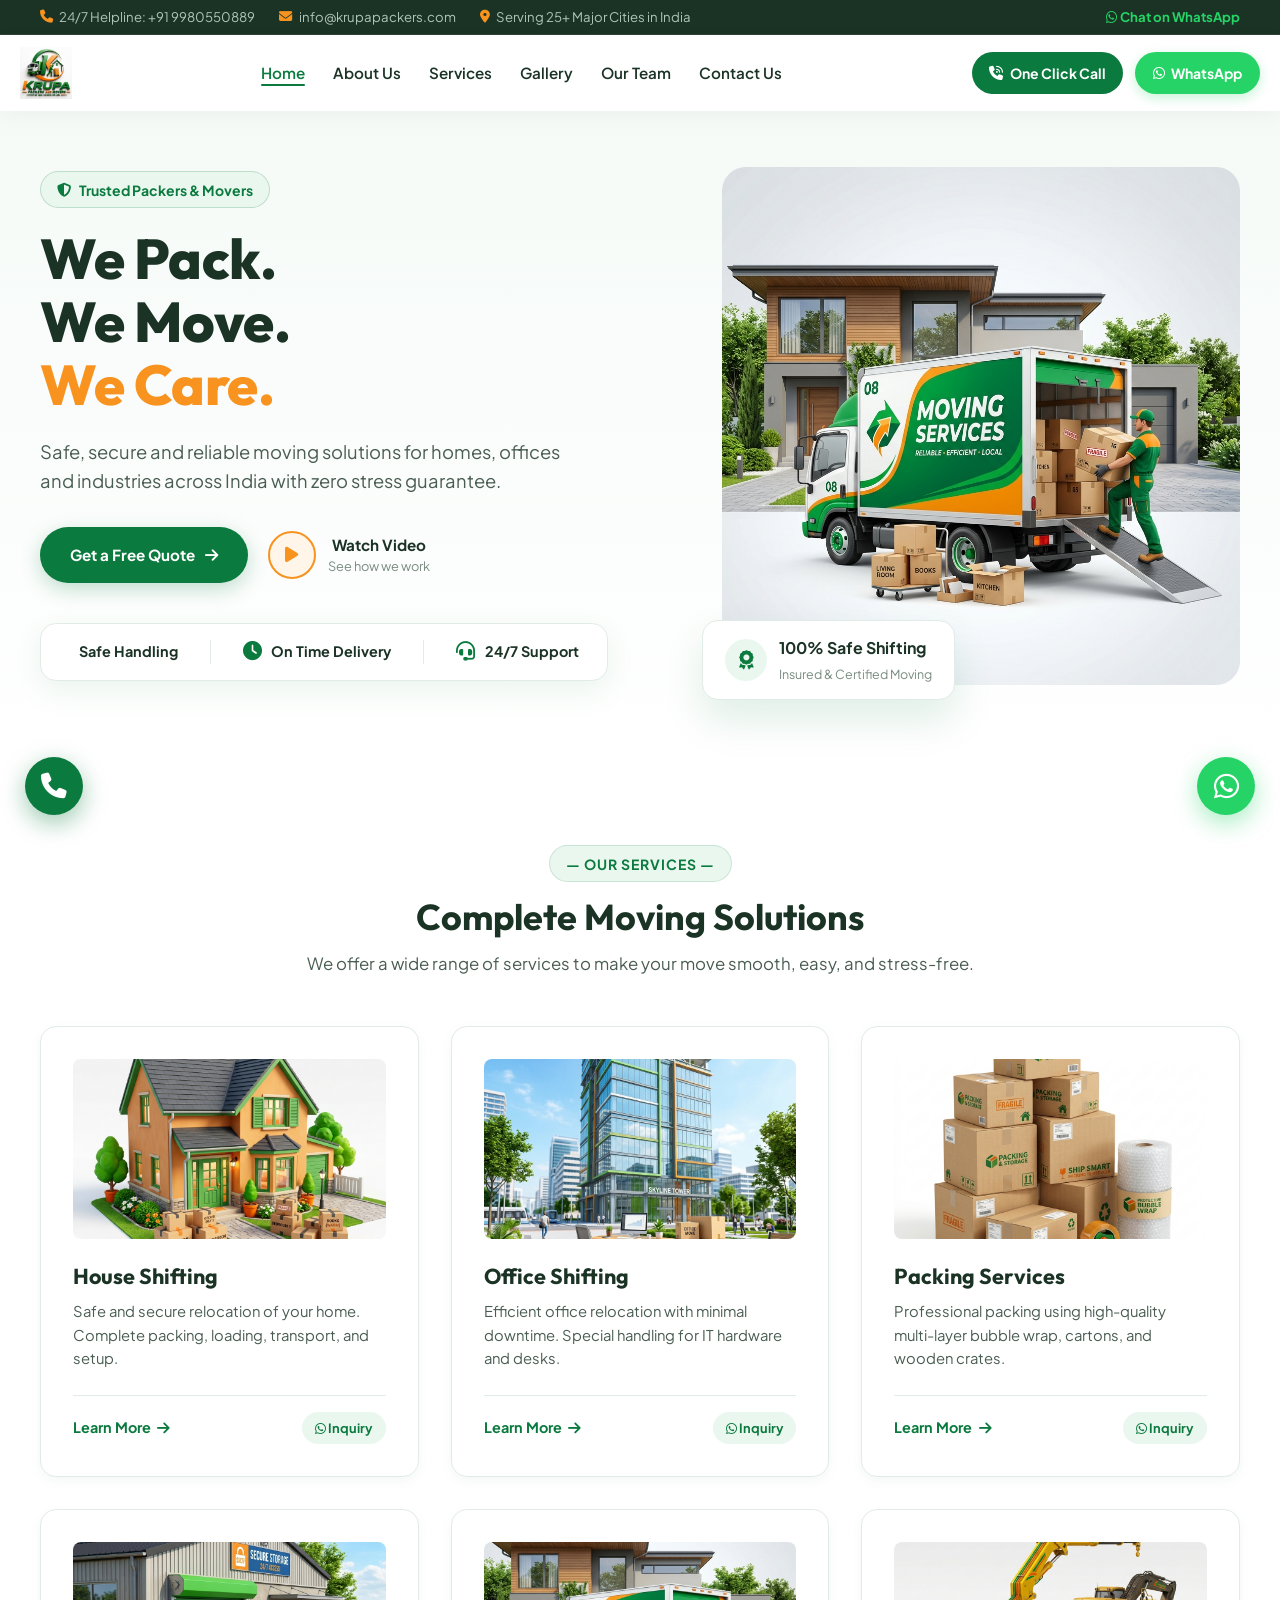
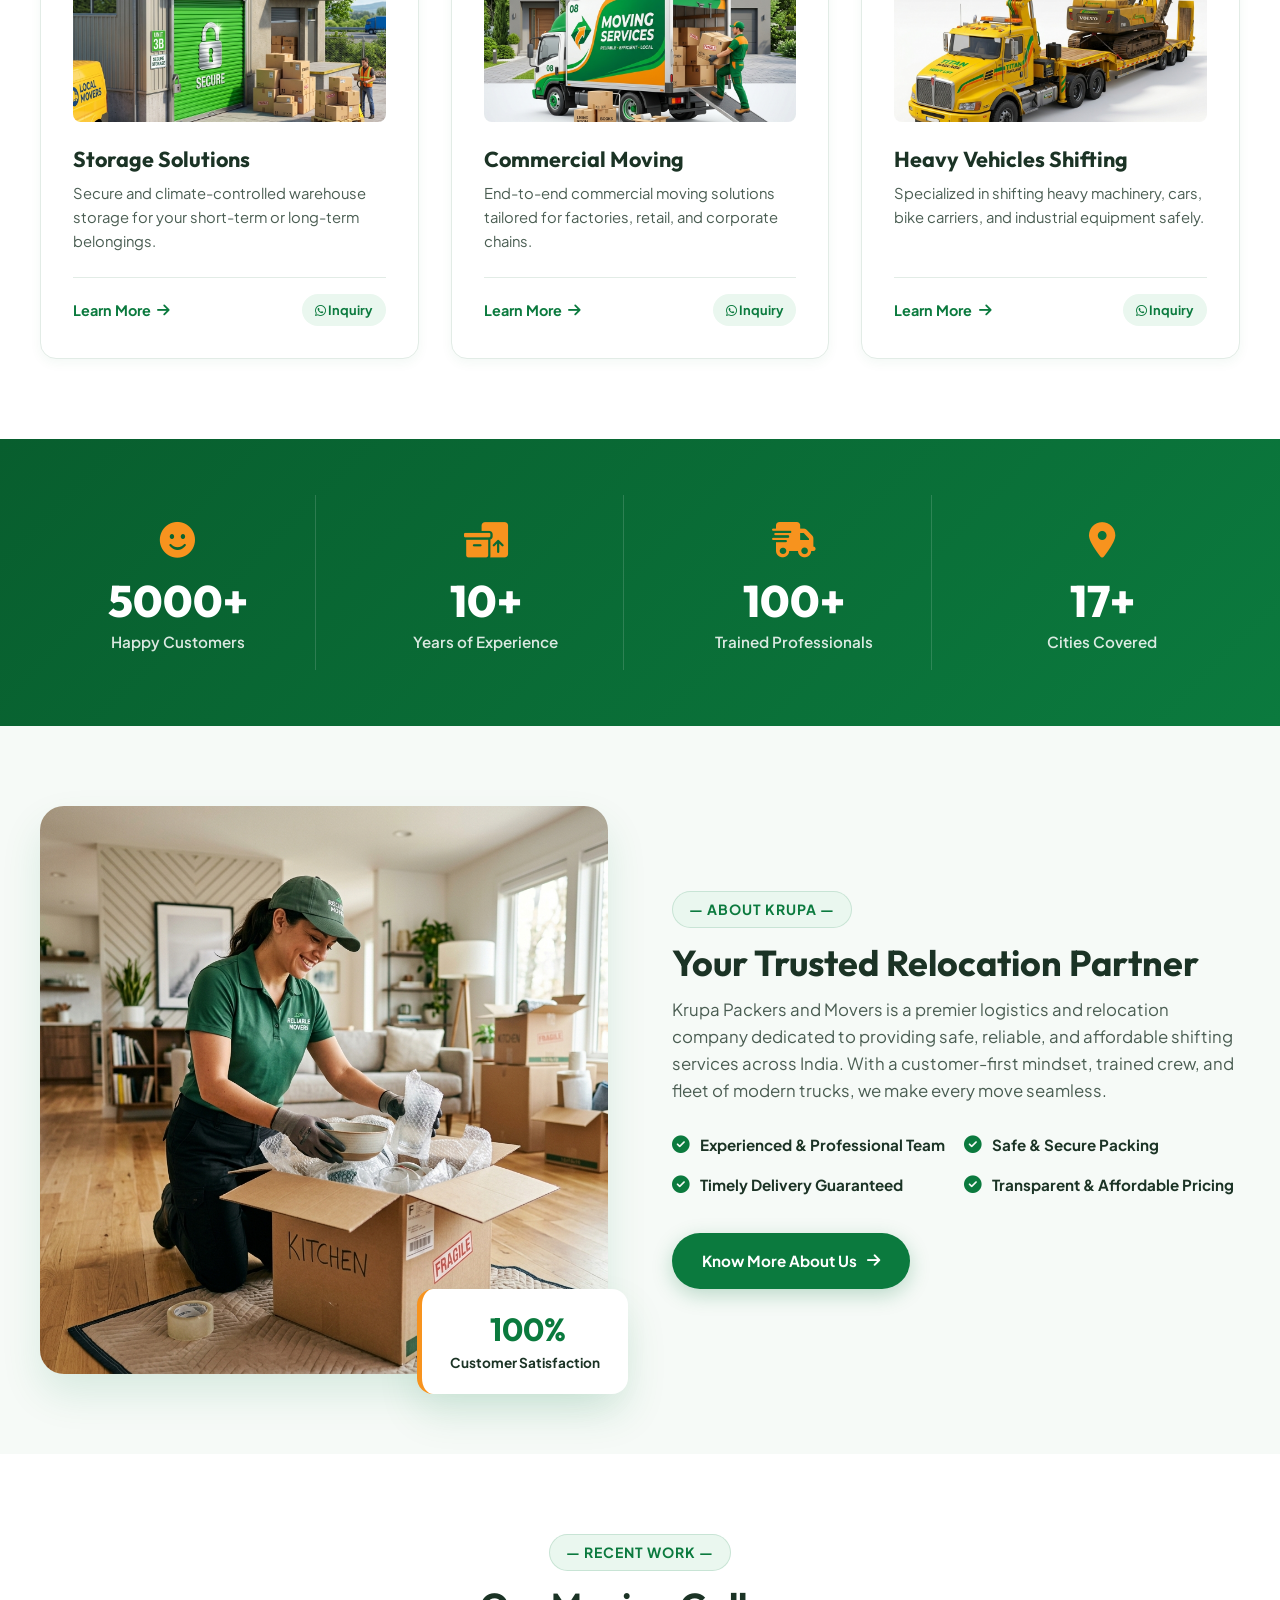
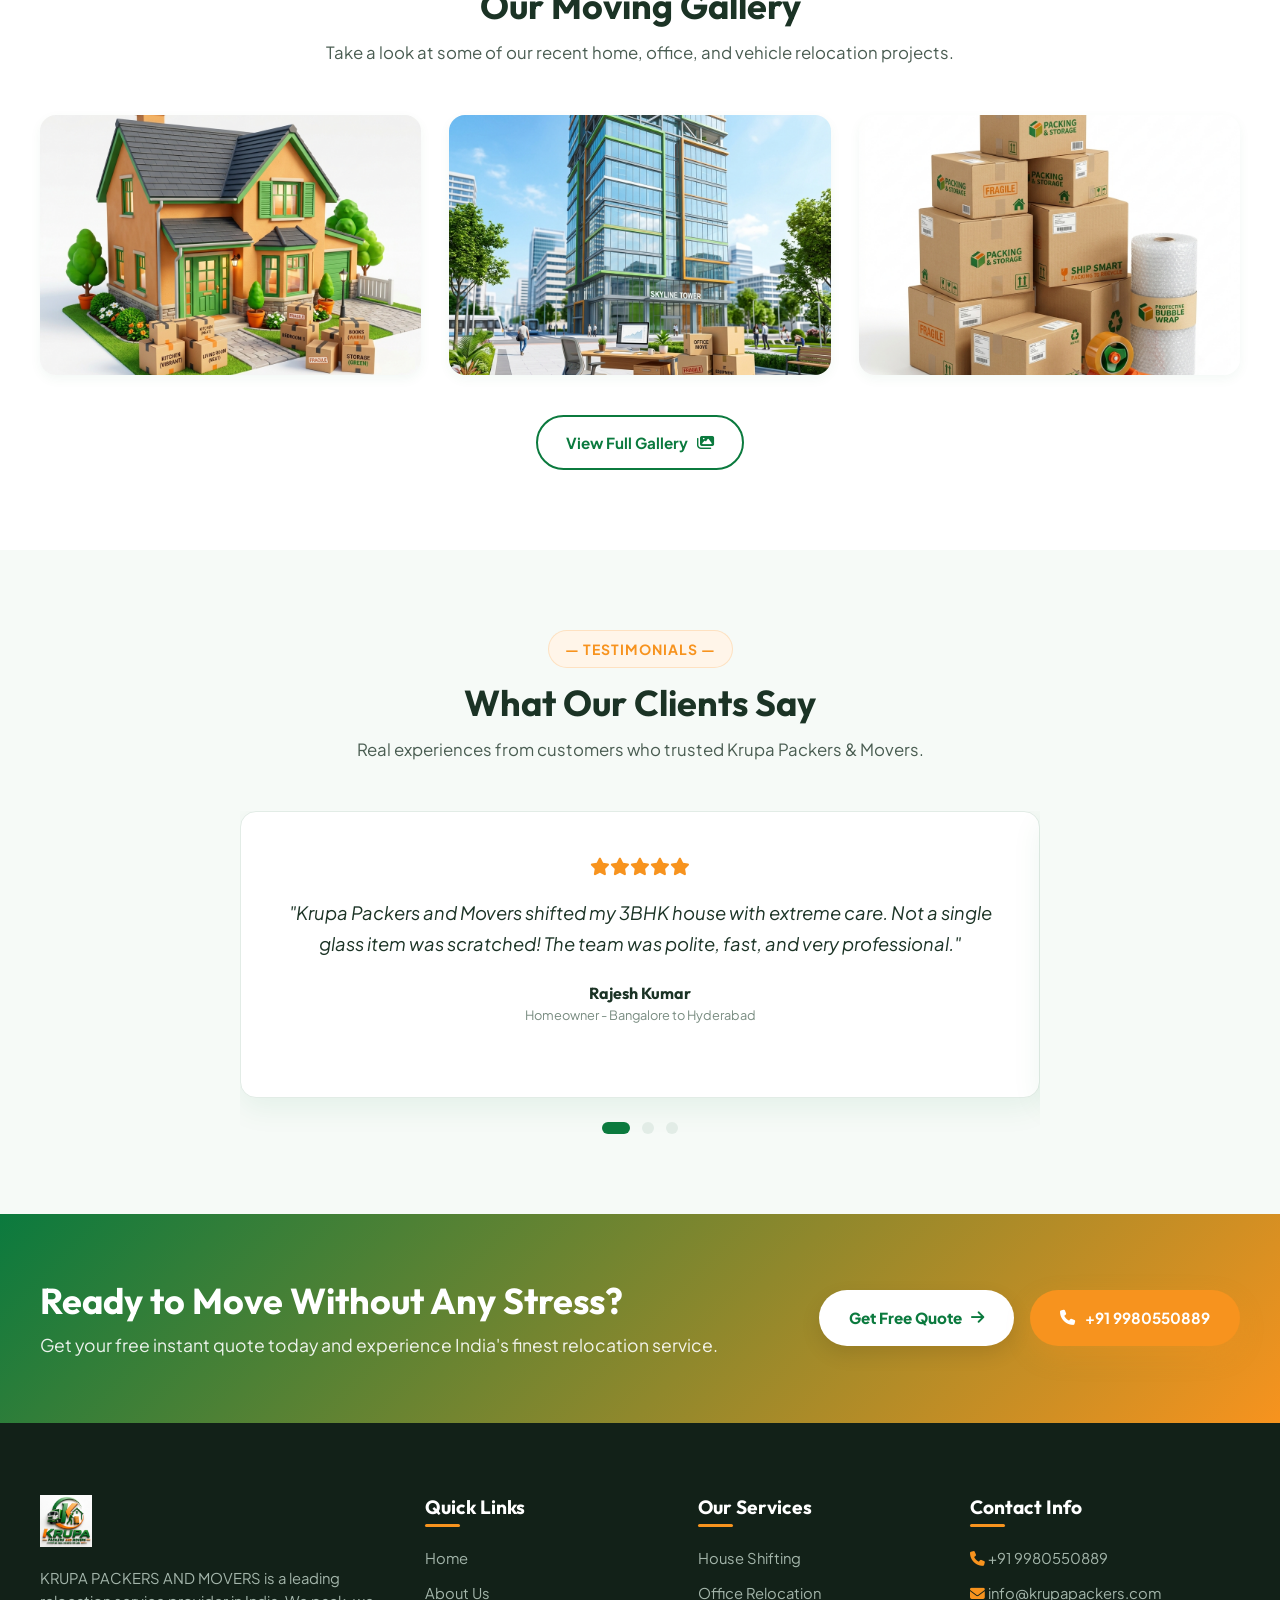
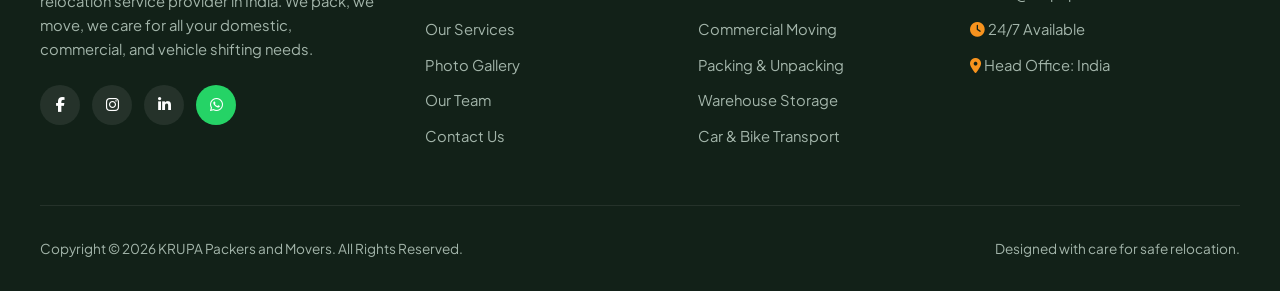
==== index.html @ 95ba9caf "Initial commit: Complete KRUPA Packers and Movers website with responsive design, animations, WhatsA" ====
<!DOCTYPE html>
<html lang="en">
<head>
  <meta charset="UTF-8">
  <meta name="viewport" content="width=device-width, initial-scale=1.0">
  <title>KRUPA PACKERS AND MOVERS - We Pack. We Move. We Care.</title>
  <meta name="description" content="Krupa Packers and Movers offers professional, safe, and affordable house shifting, office relocation, commercial moving, packing, and storage services. Call 9980550889 today for a free quote!">
  
  <!-- FontAwesome Icons & Google Fonts -->
  <link rel="stylesheet" href="https://cdnjs.cloudflare.com/ajax/libs/font-awesome/6.4.0/css/all.min.css">
  <link rel="stylesheet" href="css/style.css">
</head>
<body>

  <!-- Top Announcement Bar -->
  <div class="top-bar">
    <div class="container">
      <div class="top-bar-info">
        <span><i class="fa-solid fa-phone"></i> 24/7 Helpline: +91 9980550889</span>
        <span><i class="fa-solid fa-envelope"></i> info@krupapackers.com</span>
        <span><i class="fa-solid fa-location-dot"></i> Serving 25+ Major Cities in India</span>
      </div>
      <div class="top-bar-social">
        <a href="https://wa.me/919980550889" target="_blank" style="color: #25D366; font-weight:700;"><i class="fa-brands fa-whatsapp"></i> Chat on WhatsApp</a>
      </div>
    </div>
  </div>

  <!-- Main Navigation Header -->
  <header class="main-header">
    <div class="container nav-wrapper">
      <a href="index.html" class="brand-logo">
        <img src="images/logo.png" alt="KRUPA Packers and Movers Logo">
      </a>
      
      <ul class="nav-links">
        <li><a href="index.html" class="active">Home</a></li>
        <li><a href="about.html">About Us</a></li>
        <li><a href="services.html">Services</a></li>
        <li><a href="gallery.html">Gallery</a></li>
        <li><a href="team.html">Our Team</a></li>
        <li><a href="contact.html">Contact Us</a></li>
      </ul>

      <div class="header-ctas">
        <a href="tel:9980550889" class="btn-header-call">
          <i class="fa-solid fa-phone-volume"></i> One Click Call
        </a>
        <a href="https://wa.me/919980550889" target="_blank" class="btn-header-whatsapp">
          <i class="fa-brands fa-whatsapp"></i> WhatsApp
        </a>
      </div>

      <button class="hamburger-btn" aria-label="Toggle Menu">
        <i class="fa-solid fa-bars"></i>
      </button>
    </div>
  </header>

  <!-- Mobile Drawer Menu -->
  <div class="drawer-overlay"></div>
  <div class="mobile-drawer">
    <div class="drawer-header">
      <img src="images/logo.png" alt="KRUPA Logo" class="drawer-logo">
      <button class="drawer-close"><i class="fa-solid fa-xmark"></i></button>
    </div>
    <div class="drawer-body">
      <ul class="drawer-nav">
        <li><a href="index.html"><i class="fa-solid fa-house"></i> Home</a></li>
        <li><a href="about.html"><i class="fa-solid fa-circle-info"></i> About Us</a></li>
        <li><a href="services.html"><i class="fa-solid fa-truck-ramp-box"></i> Services</a></li>
        <li><a href="gallery.html"><i class="fa-solid fa-images"></i> Gallery</a></li>
        <li><a href="team.html"><i class="fa-solid fa-user-group"></i> Our Team</a></li>
        <li><a href="contact.html"><i class="fa-solid fa-headset"></i> Contact Us</a></li>
      </ul>
      <div class="drawer-ctas">
        <a href="tel:9980550889" class="btn btn-primary" style="width: 100%;">
          <i class="fa-solid fa-phone"></i> Call 9980550889
        </a>
        <a href="https://wa.me/919980550889" class="btn btn-accent" style="width: 100%;">
          <i class="fa-brands fa-whatsapp"></i> WhatsApp Instant Quote
        </a>
      </div>
    </div>
  </div>

  <!-- HERO SECTION -->
  <section class="hero-section">
    <div class="container hero-grid">
      <div class="hero-content">
        <div class="hero-tag">
          <i class="fa-solid fa-shield-halved"></i> Trusted Packers & Movers
        </div>
        <h1 class="hero-title">
          We Pack. <br>We Move. <br><span class="accent-text">We Care.</span>
        </h1>
        <p class="hero-subtitle">
          Safe, secure and reliable moving solutions for homes, offices and industries across India with zero stress guarantee.
        </p>
        
        <div class="hero-actions">
          <a href="contact.html" class="btn btn-primary">
            Get a Free Quote <i class="fa-solid fa-arrow-right"></i>
          </a>
          
          <button class="hero-video-btn" aria-label="Watch Video">
            <div class="play-icon-box">
              <i class="fa-solid fa-play"></i>
            </div>
            <div class="video-btn-text">
              <span>Watch Video</span>
              <small>See how we work</small>
            </div>
          </button>
        </div>

        <div class="hero-trust-bar">
          <div class="trust-item">
            <i class="fa-solid fa-shield-check"></i> Safe Handling
          </div>
          <div class="trust-divider"></div>
          <div class="trust-item">
            <i class="fa-solid fa-clock"></i> On Time Delivery
          </div>
          <div class="trust-divider"></div>
          <div class="trust-item">
            <i class="fa-solid fa-headset"></i> 24/7 Support
          </div>
        </div>
      </div>

      <div class="hero-visual-wrapper">
        <img src="images/hero_truck.png" alt="KRUPA Packers Moving Truck" class="hero-truck-img">
        <div class="hero-badge-floating">
          <div class="hero-badge-icon">
            <i class="fa-solid fa-award"></i>
          </div>
          <div class="hero-badge-text">
            <strong>100% Safe Shifting</strong>
            <span>Insured & Certified Moving</span>
          </div>
        </div>
      </div>
    </div>
  </section>

  <!-- SERVICES GRID SECTION -->
  <section class="services-section">
    <div class="container">
      <div class="section-header">
        <span class="sub-badge">— OUR SERVICES —</span>
        <h2 class="section-title">Complete Moving Solutions</h2>
        <p class="section-desc">We offer a wide range of services to make your move smooth, easy, and stress-free.</p>
      </div>

      <div class="services-grid">
        <!-- Card 1: House Shifting -->
        <div class="service-card">
          <div class="service-img-box">
            <img src="images/service_house.png" alt="House Shifting Services">
          </div>
          <h3 class="service-title">House Shifting</h3>
          <p class="service-desc">Safe and secure relocation of your home. Complete packing, loading, transport, and setup.</p>
          <div class="service-card-actions">
            <a href="services.html" class="link-learn">Learn More <i class="fa-solid fa-arrow-right"></i></a>
            <a href="https://wa.me/919980550889?text=Hi%20Krupa%20Packers,%20I%20need%20a%20quote%20for%20House%20Shifting" class="btn-sm-quote">
              <i class="fa-brands fa-whatsapp"></i> Inquiry
            </a>
          </div>
        </div>

        <!-- Card 2: Office Shifting -->
        <div class="service-card">
          <div class="service-img-box">
            <img src="images/service_office.png" alt="Office Shifting Services">
          </div>
          <h3 class="service-title">Office Shifting</h3>
          <p class="service-desc">Efficient office relocation with minimal downtime. Special handling for IT hardware and desks.</p>
          <div class="service-card-actions">
            <a href="services.html" class="link-learn">Learn More <i class="fa-solid fa-arrow-right"></i></a>
            <a href="https://wa.me/919980550889?text=Hi%20Krupa%20Packers,%20I%20need%20a%20quote%20for%20Office%20Shifting" class="btn-sm-quote">
              <i class="fa-brands fa-whatsapp"></i> Inquiry
            </a>
          </div>
        </div>

        <!-- Card 3: Packing Services -->
        <div class="service-card">
          <div class="service-img-box">
            <img src="images/service_packing.png" alt="Packing Services">
          </div>
          <h3 class="service-title">Packing Services</h3>
          <p class="service-desc">Professional packing using high-quality multi-layer bubble wrap, cartons, and wooden crates.</p>
          <div class="service-card-actions">
            <a href="services.html" class="link-learn">Learn More <i class="fa-solid fa-arrow-right"></i></a>
            <a href="https://wa.me/919980550889?text=Hi%20Krupa%20Packers,%20I%20need%20a%20quote%20for%20Packing%20Services" class="btn-sm-quote">
              <i class="fa-brands fa-whatsapp"></i> Inquiry
            </a>
          </div>
        </div>

        <!-- Card 4: Storage Solutions -->
        <div class="service-card">
          <div class="service-img-box">
            <img src="images/service_storage.png" alt="Storage Solutions">
          </div>
          <h3 class="service-title">Storage Solutions</h3>
          <p class="service-desc">Secure and climate-controlled warehouse storage for your short-term or long-term belongings.</p>
          <div class="service-card-actions">
            <a href="services.html" class="link-learn">Learn More <i class="fa-solid fa-arrow-right"></i></a>
            <a href="https://wa.me/919980550889?text=Hi%20Krupa%20Packers,%20I%20need%20a%20quote%20for%20Storage%20Solutions" class="btn-sm-quote">
              <i class="fa-brands fa-whatsapp"></i> Inquiry
            </a>
          </div>
        </div>

        <!-- Card 5: Commercial Moving -->
        <div class="service-card">
          <div class="service-img-box">
            <img src="images/hero_truck.png" alt="Commercial Moving Services">
          </div>
          <h3 class="service-title">Commercial Moving</h3>
          <p class="service-desc">End-to-end commercial moving solutions tailored for factories, retail, and corporate chains.</p>
          <div class="service-card-actions">
            <a href="services.html" class="link-learn">Learn More <i class="fa-solid fa-arrow-right"></i></a>
            <a href="https://wa.me/919980550889?text=Hi%20Krupa%20Packers,%20I%20need%20a%20quote%20for%20Commercial%20Moving" class="btn-sm-quote">
              <i class="fa-brands fa-whatsapp"></i> Inquiry
            </a>
          </div>
        </div>

        <!-- Card 6: Heavy Vehicles Shifting -->
        <div class="service-card">
          <div class="service-img-box">
            <img src="images/service_heavy.png" alt="Heavy Vehicles Shifting">
          </div>
          <h3 class="service-title">Heavy Vehicles Shifting</h3>
          <p class="service-desc">Specialized in shifting heavy machinery, cars, bike carriers, and industrial equipment safely.</p>
          <div class="service-card-actions">
            <a href="services.html" class="link-learn">Learn More <i class="fa-solid fa-arrow-right"></i></a>
            <a href="https://wa.me/919980550889?text=Hi%20Krupa%20Packers,%20I%20need%20a%20quote%20for%20Heavy%20Vehicle%20Shifting" class="btn-sm-quote">
              <i class="fa-brands fa-whatsapp"></i> Inquiry
            </a>
          </div>
        </div>
      </div>
    </div>
  </section>

  <!-- ACHIEVEMENTS COUNTER SECTION -->
  <section class="achievements-section">
    <div class="container">
      <div class="achievements-grid">
        <div class="stat-item">
          <div class="stat-icon"><i class="fa-solid fa-face-smile"></i></div>
          <div class="stat-number" data-target="5000" data-suffix="+">0+</div>
          <div class="stat-label">Happy Customers</div>
        </div>
        <div class="stat-item">
          <div class="stat-icon"><i class="fa-solid fa-boxes-packing"></i></div>
          <div class="stat-number" data-target="15" data-suffix="+">0+</div>
          <div class="stat-label">Years of Experience</div>
        </div>
        <div class="stat-item">
          <div class="stat-icon"><i class="fa-solid fa-truck-fast"></i></div>
          <div class="stat-number" data-target="100" data-suffix="+">0+</div>
          <div class="stat-label">Trained Professionals</div>
        </div>
        <div class="stat-item">
          <div class="stat-icon"><i class="fa-solid fa-location-dot"></i></div>
          <div class="stat-number" data-target="25" data-suffix="+">0+</div>
          <div class="stat-label">Cities Covered</div>
        </div>
      </div>
    </div>
  </section>

  <!-- ABOUT SUMMARY SECTION -->
  <section class="about-section">
    <div class="container about-grid">
      <div class="about-img-wrapper">
        <img src="images/about_mover.png" alt="KRUPA Moving Team" class="about-img">
        <div class="about-badge">
          <h3><i class="fa-solid fa-shield-check"></i> 100%</h3>
          <p>Customer Satisfaction</p>
        </div>
      </div>

      <div class="about-content">
        <span class="sub-badge">— ABOUT KRUPA —</span>
        <h2 class="section-title">Your Trusted Relocation Partner</h2>
        <p class="section-desc" style="margin-bottom: 1rem;">
          Krupa Packers and Movers is a premier logistics and relocation company dedicated to providing safe, reliable, and affordable shifting services across India. With a customer-first mindset, trained crew, and fleet of modern trucks, we make every move seamless.
        </p>

        <ul class="about-checklist">
          <li><i class="fa-solid fa-circle-check"></i> Experienced & Professional Team</li>
          <li><i class="fa-solid fa-circle-check"></i> Safe & Secure Packing</li>
          <li><i class="fa-solid fa-circle-check"></i> Timely Delivery Guaranteed</li>
          <li><i class="fa-solid fa-circle-check"></i> Transparent & Affordable Pricing</li>
        </ul>

        <a href="about.html" class="btn btn-primary">
          Know More About Us <i class="fa-solid fa-arrow-right"></i>
        </a>
      </div>
    </div>
  </section>

  <!-- RECENT PROJECTS SHOWCASE -->
  <section class="projects-section">
    <div class="container">
      <div class="section-header">
        <span class="sub-badge">— RECENT WORK —</span>
        <h2 class="section-title">Our Moving Gallery</h2>
        <p class="section-desc">Take a look at some of our recent home, office, and vehicle relocation projects.</p>
      </div>

      <div class="portfolio-grid">
        <div class="portfolio-item">
          <img src="images/service_house.png" alt="Residential Moving">
          <div class="portfolio-overlay">
            <span class="portfolio-tag">House Shifting</span>
            <h4 class="portfolio-title">Luxury Villa Relocation</h4>
          </div>
        </div>
        <div class="portfolio-item">
          <img src="images/service_office.png" alt="Corporate Shifting">
          <div class="portfolio-overlay">
            <span class="portfolio-tag">Office Moving</span>
            <h4 class="portfolio-title">IT Corporate Relocation</h4>
          </div>
        </div>
        <div class="portfolio-item">
          <img src="images/service_packing.png" alt="Packing Quality">
          <div class="portfolio-overlay">
            <span class="portfolio-tag">Packing</span>
            <h4 class="portfolio-title">Glassware & Fragile Packing</h4>
          </div>
        </div>
      </div>
      
      <div style="text-align: center; margin-top: 2.5rem;">
        <a href="gallery.html" class="btn btn-outline-primary">View Full Gallery <i class="fa-solid fa-images"></i></a>
      </div>
    </div>
  </section>

  <!-- TESTIMONIALS SLIDER SECTION -->
  <section class="testimonials-section">
    <div class="container">
      <div class="section-header">
        <span class="sub-badge sub-badge-orange">— TESTIMONIALS —</span>
        <h2 class="section-title">What Our Clients Say</h2>
        <p class="section-desc">Real experiences from customers who trusted Krupa Packers & Movers.</p>
      </div>

      <div class="testimonial-slider">
        <div class="testimonial-track">
          <div class="testimonial-card">
            <div class="stars">
              <i class="fa-solid fa-star"></i><i class="fa-solid fa-star"></i><i class="fa-solid fa-star"></i><i class="fa-solid fa-star"></i><i class="fa-solid fa-star"></i>
            </div>
            <p class="testimonial-quote">"Krupa Packers and Movers shifted my 3BHK house with extreme care. Not a single glass item was scratched! The team was polite, fast, and very professional."</p>
            <div class="client-info">
              <div class="client-details">
                <h4>Rajesh Kumar</h4>
                <p>Homeowner - Bangalore to Hyderabad</p>
              </div>
            </div>
          </div>

          <div class="testimonial-card">
            <div class="stars">
              <i class="fa-solid fa-star"></i><i class="fa-solid fa-star"></i><i class="fa-solid fa-star"></i><i class="fa-solid fa-star"></i><i class="fa-solid fa-star"></i>
            </div>
            <p class="testimonial-quote">"We relocated our entire 50-seater office over the weekend. Krupa team handled our server racks and desks smoothly so we could resume work on Monday morning!"</p>
            <div class="client-info">
              <div class="client-details">
                <h4>Priya Sharma</h4>
                <p>HR Manager, TechCorp</p>
              </div>
            </div>
          </div>

          <div class="testimonial-card">
            <div class="stars">
              <i class="fa-solid fa-star"></i><i class="fa-solid fa-star"></i><i class="fa-solid fa-star"></i><i class="fa-solid fa-star"></i><i class="fa-solid fa-star"></i>
            </div>
            <p class="testimonial-quote">"Affordable price, no hidden charges, and prompt delivery on the committed date. Best packers and movers service I've ever experienced."</p>
            <div class="client-info">
              <div class="client-details">
                <h4>Anand V.</h4>
                <p>Commercial Client</p>
              </div>
            </div>
          </div>
        </div>

        <div class="slider-controls">
          <span class="dot active"></span>
          <span class="dot"></span>
          <span class="dot"></span>
        </div>
      </div>
    </div>
  </section>

  <!-- READY TO MOVE CTA BANNER -->
  <section class="cta-banner-section">
    <div class="container">
      <div class="cta-banner-box">
        <div class="cta-banner-content">
          <h2>Ready to Move Without Any Stress?</h2>
          <p>Get your free instant quote today and experience India's finest relocation service.</p>
        </div>
        <div class="cta-banner-btns">
          <a href="contact.html" class="btn btn-white">
            Get Free Quote <i class="fa-solid fa-arrow-right"></i>
          </a>
          <a href="tel:9980550889" class="btn btn-accent">
            <i class="fa-solid fa-phone"></i> +91 9980550889
          </a>
        </div>
      </div>
    </div>
  </section>

  <!-- FOOTER SECTION -->
  <footer class="site-footer">
    <div class="container">
      <div class="footer-grid">
        <div class="footer-brand">
          <img src="images/logo.png" alt="KRUPA Packers & Movers">
          <p>KRUPA PACKERS AND MOVERS is a leading relocation service provider in India. We pack, we move, we care for all your domestic, commercial, and vehicle shifting needs.</p>
          <div class="social-links">
            <a href="#" class="social-icon"><i class="fa-brands fa-facebook-f"></i></a>
            <a href="#" class="social-icon"><i class="fa-brands fa-instagram"></i></a>
            <a href="#" class="social-icon"><i class="fa-brands fa-linkedin-in"></i></a>
            <a href="https://wa.me/919980550889" class="social-icon" style="background:#25D366;"><i class="fa-brands fa-whatsapp"></i></a>
          </div>
        </div>

        <div class="footer-widget">
          <h4>Quick Links</h4>
          <ul class="footer-links">
            <li><a href="index.html">Home</a></li>
            <li><a href="about.html">About Us</a></li>
            <li><a href="services.html">Our Services</a></li>
            <li><a href="gallery.html">Photo Gallery</a></li>
            <li><a href="team.html">Our Team</a></li>
            <li><a href="contact.html">Contact Us</a></li>
          </ul>
        </div>

        <div class="footer-widget">
          <h4>Our Services</h4>
          <ul class="footer-links">
            <li><a href="services.html">House Shifting</a></li>
            <li><a href="services.html">Office Relocation</a></li>
            <li><a href="services.html">Commercial Moving</a></li>
            <li><a href="services.html">Packing & Unpacking</a></li>
            <li><a href="services.html">Warehouse Storage</a></li>
            <li><a href="services.html">Car & Bike Transport</a></li>
          </ul>
        </div>

        <div class="footer-widget">
          <h4>Contact Info</h4>
          <ul class="footer-links">
            <li><i class="fa-solid fa-phone" style="color:var(--accent);"></i> +91 9980550889</li>
            <li><i class="fa-solid fa-envelope" style="color:var(--accent);"></i> info@krupapackers.com</li>
            <li><i class="fa-solid fa-clock" style="color:var(--accent);"></i> 24/7 Available</li>
            <li><i class="fa-solid fa-location-dot" style="color:var(--accent);"></i> Head Office: India</li>
          </ul>
        </div>
      </div>

      <div class="footer-bottom">
        <p>Copyright © 2026 KRUPA Packers and Movers. All Rights Reserved.</p>
        <p>Designed with care for safe relocation.</p>
      </div>
    </div>
  </footer>

  <!-- FLOATING UTILITY BUTTONS -->
  <a href="https://wa.me/919980550889" target="_blank" class="floating-whatsapp" aria-label="Chat on WhatsApp">
    <i class="fa-brands fa-whatsapp"></i>
  </a>
  <a href="tel:9980550889" class="floating-call" aria-label="Call Now">
    <i class="fa-solid fa-phone"></i>
  </a>
  <button class="back-to-top" aria-label="Back to top">
    <i class="fa-solid fa-arrow-up"></i>
  </button>

  <!-- STICKY MOBILE BOTTOM NAVIGATION BAR -->
  <div class="mobile-bottom-nav">
    <div class="nav-grid">
      <a href="index.html" class="mobile-nav-item active">
        <i class="fa-solid fa-house"></i>
        <span>Home</span>
      </a>
      <a href="services.html" class="mobile-nav-item">
        <i class="fa-solid fa-truck-ramp-box"></i>
        <span>Services</span>
      </a>
      <a href="tel:9980550889" class="mobile-nav-item">
        <i class="fa-solid fa-phone"></i>
        <span>Call</span>
      </a>
      <a href="https://wa.me/919980550889" class="mobile-nav-item">
        <i class="fa-brands fa-whatsapp"></i>
        <span>WhatsApp</span>
      </a>
      <a href="contact.html" class="mobile-nav-item">
        <i class="fa-solid fa-calculator"></i>
        <span>Quote</span>
      </a>
    </div>
  </div>

  <!-- VIDEO MODAL POPUP -->
  <div class="video-modal">
    <div class="video-container-modal">
      <iframe src="" title="Krupa Packers Video" allow="autoplay; encrypted-media" allowfullscreen></iframe>
    </div>
  </div>

  <script src="js/main.js"></script>
</body>
</html>
---- css/style.css ----
/* ==========================================================================
   KRUPA PACKERS AND MOVERS - MASTER CSS STYLESHEET
   Brand Colors: Primary Green (#0B7A3E), Accent Orange (#F7931E)
   ========================================================================== */

@import url('https://fonts.googleapis.com/css2?family=Plus+Jakarta+Sans:wght@400;500;600;700;800&family=Outfit:wght@500;600;700;800&display=swap');

:root {
  --primary: #0B7A3E;
  --primary-dark: #085E2E;
  --primary-light: #12A153;
  --primary-bg: #EAF7EF;
  --accent: #F7931E;
  --accent-dark: #D97B0D;
  --accent-light: #FFAB48;
  --accent-bg: #FFF5E9;
  
  --dark: #122118;
  --dark-heading: #1B3325;
  --text-body: #4A5D52;
  --text-muted: #798C81;
  --light: #FFFFFF;
  --bg-subtle: #F6FAF7;
  --border-color: #E2ECE6;
  
  --shadow-sm: 0 4px 12px rgba(11, 122, 62, 0.05);
  --shadow-md: 0 10px 30px rgba(11, 122, 62, 0.08);
  --shadow-lg: 0 20px 40px rgba(11, 122, 62, 0.12);
  --shadow-accent: 0 10px 25px rgba(247, 147, 30, 0.25);
  
  --radius-sm: 8px;
  --radius-md: 16px;
  --radius-lg: 24px;
  --radius-full: 999px;
  
  --transition-fast: 0.2s ease;
  --transition-normal: 0.3s cubic-bezier(0.16, 1, 0.3, 1);
  --transition-bounce: 0.5s cubic-bezier(0.34, 1.56, 0.64, 1);
}

/* Reset & Base */
*, *::before, *::after {
  box-sizing: border-box;
  margin: 0;
  padding: 0;
}

html {
  scroll-behavior: smooth;
  font-size: 16px;
}

body {
  font-family: 'Plus Jakarta Sans', -apple-system, BlinkMacSystemFont, sans-serif;
  color: var(--text-body);
  background-color: #FFFFFF;
  line-height: 1.6;
  overflow-x: hidden;
  -webkit-font-smoothing: antialiased;
}

h1, h2, h3, h4, h5, h6 {
  font-family: 'Outfit', sans-serif;
  color: var(--dark-heading);
  font-weight: 700;
  line-height: 1.25;
}

a {
  text-decoration: none;
  color: inherit;
  transition: var(--transition-fast);
}

img {
  max-width: 100%;
  height: auto;
  display: block;
}

button, input, select, textarea {
  font-family: inherit;
  font-size: inherit;
}

/* Utility Containers */
.container {
  width: 100%;
  max-width: 1240px;
  margin: 0 auto;
  padding: 0 1.25rem;
}

/* Section Header styling */
.section-header {
  text-align: center;
  max-width: 700px;
  margin: 0 auto 3rem auto;
}

.sub-badge {
  display: inline-flex;
  align-items: center;
  gap: 0.5rem;
  font-size: 0.875rem;
  font-weight: 700;
  text-transform: uppercase;
  letter-spacing: 1px;
  color: var(--primary);
  background: var(--primary-bg);
  padding: 0.4rem 1rem;
  border-radius: var(--radius-full);
  margin-bottom: 0.75rem;
  border: 1px solid rgba(11, 122, 62, 0.15);
}

.sub-badge-orange {
  color: var(--accent);
  background: var(--accent-bg);
  border-color: rgba(247, 147, 30, 0.2);
}

.section-title {
  font-size: 2.25rem;
  color: var(--dark-heading);
  margin-bottom: 0.75rem;
}

.section-desc {
  font-size: 1.05rem;
  color: var(--text-body);
}

/* Buttons */
.btn {
  display: inline-flex;
  align-items: center;
  justify-content: center;
  gap: 0.6rem;
  font-weight: 700;
  font-size: 0.95rem;
  padding: 0.85rem 1.75rem;
  border-radius: var(--radius-full);
  border: 2px solid transparent;
  cursor: pointer;
  transition: var(--transition-normal);
  position: relative;
  overflow: hidden;
  white-space: nowrap;
}

.btn-primary {
  background-color: var(--primary);
  color: var(--light);
  box-shadow: 0 6px 20px rgba(11, 122, 62, 0.25);
}

.btn-primary:hover {
  background-color: var(--primary-dark);
  transform: translateY(-2px);
  box-shadow: 0 10px 25px rgba(11, 122, 62, 0.35);
}

.btn-accent {
  background-color: var(--accent);
  color: var(--light);
  box-shadow: var(--shadow-accent);
}

.btn-accent:hover {
  background-color: var(--accent-dark);
  transform: translateY(-2px);
}

.btn-outline-primary {
  border-color: var(--primary);
  color: var(--primary);
  background: transparent;
}

.btn-outline-primary:hover {
  background-color: var(--primary);
  color: var(--light);
}

.btn-white {
  background-color: var(--light);
  color: var(--primary);
  font-weight: 800;
  box-shadow: 0 8px 20px rgba(0, 0, 0, 0.1);
}

.btn-white:hover {
  background-color: #F8FAF9;
  transform: translateY(-2px);
}

.btn-circle {
  width: 48px;
  height: 48px;
  border-radius: 50%;
  padding: 0;
  display: inline-flex;
  align-items: center;
  justify-content: center;
}

/* Top Notification Header Bar (Desktop & Mobile) */
.top-bar {
  background: var(--dark-heading);
  color: #B0C4B8;
  font-size: 0.825rem;
  padding: 0.4rem 0;
  border-bottom: 1px solid rgba(255, 255, 255, 0.08);
}

.top-bar .container {
  display: flex;
  justify-content: space-between;
  align-items: center;
}

.top-bar-info {
  display: flex;
  gap: 1.5rem;
}

.top-bar-info span {
  display: flex;
  align-items: center;
  gap: 0.4rem;
}

.top-bar-info i {
  color: var(--accent);
}

/* Sticky Main Header */
.main-header {
  position: sticky;
  top: 0;
  z-index: 1000;
  background: rgba(255, 255, 255, 0.95);
  backdrop-filter: blur(12px);
  -webkit-backdrop-filter: blur(12px);
  box-shadow: 0 4px 20px rgba(0, 0, 0, 0.04);
  transition: var(--transition-normal);
}

.nav-wrapper {
  display: flex;
  align-items: center;
  justify-content: space-between;
  padding: 0.75rem 0;
}

.brand-logo {
  display: flex;
  align-items: center;
  gap: 0.75rem;
}

.brand-logo img {
  height: 52px;
  width: auto;
  object-fit: contain;
}

.nav-links {
  display: flex;
  align-items: center;
  gap: 1.75rem;
  list-style: none;
}

.nav-links a {
  font-weight: 600;
  font-size: 0.95rem;
  color: var(--dark-heading);
  position: relative;
  padding: 0.25rem 0;
}

.nav-links a::after {
  content: '';
  position: absolute;
  bottom: 0;
  left: 0;
  width: 0;
  height: 2.5px;
  background-color: var(--primary);
  border-radius: 2px;
  transition: var(--transition-fast);
}

.nav-links a:hover,
.nav-links a.active {
  color: var(--primary);
}

.nav-links a:hover::after,
.nav-links a.active::after {
  width: 100%;
}

.header-ctas {
  display: flex;
  align-items: center;
  gap: 0.75rem;
}

.btn-header-call {
  background-color: var(--primary);
  color: white;
  padding: 0.6rem 1.1rem;
  border-radius: var(--radius-full);
  font-size: 0.875rem;
  font-weight: 700;
  display: flex;
  align-items: center;
  gap: 0.4rem;
}

.btn-header-call:hover {
  background-color: var(--primary-dark);
}

.btn-header-whatsapp {
  background-color: #25D366;
  color: white;
  padding: 0.6rem 1.1rem;
  border-radius: var(--radius-full);
  font-size: 0.875rem;
  font-weight: 700;
  display: flex;
  align-items: center;
  gap: 0.4rem;
  box-shadow: 0 4px 12px rgba(37, 211, 102, 0.25);
}

.btn-header-whatsapp:hover {
  background-color: #1DA851;
}

.hamburger-btn {
  display: none;
  background: transparent;
  border: none;
  font-size: 1.6rem;
  color: var(--primary);
  cursor: pointer;
  padding: 0.4rem;
}

/* Mobile Navigation Drawer */
.mobile-drawer {
  position: fixed;
  top: 0;
  left: -100%;
  width: 82%;
  max-width: 320px;
  height: 100vh;
  background-color: var(--light);
  z-index: 2000;
  box-shadow: 10px 0 30px rgba(0, 0, 0, 0.15);
  transition: left 0.35s cubic-bezier(0.16, 1, 0.3, 1);
  display: flex;
  flex-direction: column;
}

.mobile-drawer.open {
  left: 0;
}

.drawer-header {
  padding: 1.25rem;
  display: flex;
  align-items: center;
  justify-content: space-between;
  border-bottom: 1px solid var(--border-color);
}

.drawer-logo {
  height: 44px;
}

.drawer-close {
  background: none;
  border: none;
  font-size: 1.5rem;
  color: var(--dark-heading);
  cursor: pointer;
}

.drawer-body {
  padding: 1.5rem 1.25rem;
  overflow-y: auto;
  flex-grow: 1;
}

.drawer-nav {
  list-style: none;
  display: flex;
  flex-direction: column;
  gap: 1.1rem;
}

.drawer-nav a {
  font-size: 1.05rem;
  font-weight: 600;
  color: var(--dark-heading);
  display: flex;
  align-items: center;
  gap: 0.75rem;
}

.drawer-nav a i {
  color: var(--primary);
  width: 20px;
}

.drawer-ctas {
  margin-top: 2rem;
  display: flex;
  flex-direction: column;
  gap: 0.75rem;
}

.drawer-overlay {
  position: fixed;
  top: 0;
  left: 0;
  width: 100vw;
  height: 100vh;
  background: rgba(0, 0, 0, 0.5);
  backdrop-filter: blur(3px);
  z-index: 1999;
  opacity: 0;
  visibility: hidden;
  transition: var(--transition-fast);
}

.drawer-overlay.active {
  opacity: 1;
  visibility: visible;
}

/* HERO SECTION */
.hero-section {
  position: relative;
  padding: 3.5rem 0 5rem 0;
  background: linear-gradient(180deg, #F5FAF7 0%, #FFFFFF 100%);
  overflow: hidden;
}

.hero-grid {
  display: grid;
  grid-template-columns: 1.1fr 0.9fr;
  gap: 3rem;
  align-items: center;
}

.hero-tag {
  display: inline-flex;
  align-items: center;
  gap: 0.5rem;
  background-color: var(--primary-bg);
  color: var(--primary);
  border: 1px solid rgba(11, 122, 62, 0.2);
  padding: 0.4rem 1rem;
  border-radius: var(--radius-full);
  font-weight: 700;
  font-size: 0.875rem;
  margin-bottom: 1.25rem;
}

.hero-title {
  font-size: 3.5rem;
  font-weight: 800;
  line-height: 1.12;
  color: var(--dark-heading);
  margin-bottom: 1.25rem;
  letter-spacing: -0.5px;
}

.hero-title .accent-text {
  color: var(--accent);
  position: relative;
  display: inline-block;
}

.hero-title .accent-text::after {
  content: '';
  position: absolute;
  bottom: 4px;
  left: 0;
  width: 100%;
  height: 8px;
  background: rgba(247, 147, 30, 0.25);
  border-radius: 4px;
  z-index: -1;
}

.hero-subtitle {
  font-size: 1.15rem;
  color: var(--text-body);
  margin-bottom: 2rem;
  max-width: 520px;
}

.hero-actions {
  display: flex;
  align-items: center;
  gap: 1.25rem;
  margin-bottom: 2.5rem;
  flex-wrap: wrap;
}

.hero-video-btn {
  display: flex;
  align-items: center;
  gap: 0.75rem;
  cursor: pointer;
  background: transparent;
  border: none;
}

.play-icon-box {
  width: 48px;
  height: 48px;
  border-radius: 50%;
  background: var(--accent-bg);
  color: var(--accent);
  display: flex;
  align-items: center;
  justify-content: center;
  font-size: 1.1rem;
  border: 2px solid var(--accent);
  transition: var(--transition-normal);
}

.hero-video-btn:hover .play-icon-box {
  background: var(--accent);
  color: white;
  transform: scale(1.08);
}

.video-btn-text span {
  display: block;
  font-weight: 700;
  font-size: 0.95rem;
  color: var(--dark-heading);
}

.video-btn-text small {
  color: var(--text-muted);
  font-size: 0.8rem;
}

/* Floating Trust Bar below Hero */
.hero-trust-bar {
  display: inline-flex;
  align-items: center;
  gap: 2rem;
  background: #FFFFFF;
  padding: 1rem 1.75rem;
  border-radius: var(--radius-md);
  box-shadow: var(--shadow-md);
  border: 1px solid var(--border-color);
}

.trust-item {
  display: flex;
  align-items: center;
  gap: 0.6rem;
  font-weight: 700;
  font-size: 0.9rem;
  color: var(--dark-heading);
}

.trust-item i {
  color: var(--primary);
  font-size: 1.2rem;
}

.trust-divider {
  width: 1px;
  height: 24px;
  background-color: var(--border-color);
}

.hero-visual-wrapper {
  position: relative;
  display: flex;
  justify-content: center;
  align-items: center;
}

.hero-truck-img {
  width: 100%;
  max-width: 560px;
  border-radius: var(--radius-lg);
  object-fit: cover;
  animation: floatTruck 4s ease-in-out infinite alternate;
}

@keyframes floatTruck {
  0% { transform: translateY(0px); }
  100% { transform: translateY(-12px); }
}

.hero-badge-floating {
  position: absolute;
  bottom: -15px;
  left: -20px;
  background: #FFFFFF;
  padding: 0.85rem 1.4rem;
  border-radius: var(--radius-md);
  box-shadow: var(--shadow-lg);
  display: flex;
  align-items: center;
  gap: 0.75rem;
  border: 1px solid var(--border-color);
}

.hero-badge-icon {
  width: 42px;
  height: 42px;
  border-radius: 50%;
  background: var(--primary-bg);
  color: var(--primary);
  display: flex;
  align-items: center;
  justify-content: center;
  font-size: 1.2rem;
}

.hero-badge-text strong {
  display: block;
  font-size: 1rem;
  color: var(--dark-heading);
}

.hero-badge-text span {
  font-size: 0.78rem;
  color: var(--text-muted);
}

/* SERVICES GRID SECTION */
.services-section {
  padding: 5rem 0;
  background-color: #FFFFFF;
}

.services-grid {
  display: grid;
  grid-template-columns: repeat(3, 1fr);
  gap: 2rem;
}

.service-card {
  background: #FFFFFF;
  border-radius: var(--radius-md);
  padding: 2rem;
  border: 1px solid var(--border-color);
  box-shadow: var(--shadow-sm);
  transition: var(--transition-normal);
  display: flex;
  flex-direction: column;
  position: relative;
  overflow: hidden;
}

.service-card::before {
  content: '';
  position: absolute;
  top: 0;
  left: 0;
  width: 100%;
  height: 4px;
  background: linear-gradient(90deg, var(--primary) 0%, var(--accent) 100%);
  opacity: 0;
  transition: var(--transition-fast);
}

.service-card:hover {
  transform: translateY(-8px);
  box-shadow: var(--shadow-lg);
  border-color: rgba(11, 122, 62, 0.2);
}

.service-card:hover::before {
  opacity: 1;
}

.service-img-box {
  width: 100%;
  height: 180px;
  border-radius: var(--radius-sm);
  overflow: hidden;
  margin-bottom: 1.5rem;
  background: var(--bg-subtle);
  display: flex;
  align-items: center;
  justify-content: center;
}

.service-img-box img {
  width: 100%;
  height: 100%;
  object-fit: cover;
  transition: transform 0.5s ease;
}

.service-card:hover .service-img-box img {
  transform: scale(1.06);
}

.service-title {
  font-size: 1.35rem;
  margin-bottom: 0.6rem;
  color: var(--dark-heading);
}

.service-desc {
  font-size: 0.925rem;
  color: var(--text-body);
  margin-bottom: 1.5rem;
  flex-grow: 1;
}

.service-card-actions {
  display: flex;
  align-items: center;
  justify-content: space-between;
  gap: 0.5rem;
  padding-top: 1rem;
  border-top: 1px solid var(--border-color);
}

.link-learn {
  font-weight: 700;
  font-size: 0.9rem;
  color: var(--primary);
  display: flex;
  align-items: center;
  gap: 0.4rem;
}

.link-learn:hover {
  color: var(--accent);
  gap: 0.6rem;
}

.btn-sm-quote {
  background: var(--primary-bg);
  color: var(--primary);
  font-size: 0.8rem;
  font-weight: 700;
  padding: 0.35rem 0.8rem;
  border-radius: var(--radius-full);
}

.btn-sm-quote:hover {
  background: var(--primary);
  color: white;
}

/* COUNTER / ACHIEVEMENTS BAR */
.achievements-section {
  background: linear-gradient(135deg, #085E2E 0%, #0B7A3E 100%);
  color: #FFFFFF;
  padding: 3.5rem 0;
  position: relative;
  overflow: hidden;
}

.achievements-grid {
  display: grid;
  grid-template-columns: repeat(4, 1fr);
  gap: 2rem;
  text-align: center;
}

.stat-item {
  padding: 1rem;
  border-right: 1px solid rgba(255, 255, 255, 0.15);
}

.stat-item:last-child {
  border-right: none;
}

.stat-icon {
  font-size: 2.2rem;
  color: var(--accent);
  margin-bottom: 0.75rem;
}

.stat-number {
  font-family: 'Outfit', sans-serif;
  font-size: 2.75rem;
  font-weight: 800;
  line-height: 1;
  margin-bottom: 0.4rem;
  color: #FFFFFF;
}

.stat-label {
  font-size: 0.95rem;
  font-weight: 600;
  color: rgba(255, 255, 255, 0.85);
}

/* ABOUT SUMMARY SECTION */
.about-section {
  padding: 5rem 0;
  background-color: var(--bg-subtle);
}

.about-grid {
  display: grid;
  grid-template-columns: 1fr 1fr;
  gap: 4rem;
  align-items: center;
}

.about-img-wrapper {
  position: relative;
}

.about-img {
  width: 100%;
  border-radius: var(--radius-lg);
  box-shadow: var(--shadow-lg);
}

.about-badge {
  position: absolute;
  bottom: -20px;
  right: -20px;
  background: #FFFFFF;
  padding: 1.25rem 1.75rem;
  border-radius: var(--radius-md);
  box-shadow: var(--shadow-lg);
  border-left: 5px solid var(--accent);
  text-align: center;
}

.about-badge h3 {
  font-size: 2rem;
  color: var(--primary);
  margin-bottom: 0.2rem;
}

.about-badge p {
  font-size: 0.85rem;
  font-weight: 700;
  color: var(--dark-heading);
}

.about-checklist {
  list-style: none;
  display: grid;
  grid-template-columns: 1fr 1fr;
  gap: 1rem;
  margin: 1.75rem 0 2.25rem 0;
}

.about-checklist li {
  display: flex;
  align-items: center;
  gap: 0.6rem;
  font-weight: 700;
  font-size: 0.95rem;
  color: var(--dark-heading);
}

.about-checklist li i {
  color: var(--primary);
  font-size: 1.1rem;
}

/* RECENT PROJECTS / GALLERY SECTION */
.projects-section {
  padding: 5rem 0;
  background: #FFFFFF;
}

.portfolio-grid {
  display: grid;
  grid-template-columns: repeat(3, 1fr);
  gap: 1.75rem;
}

.portfolio-item {
  position: relative;
  border-radius: var(--radius-md);
  overflow: hidden;
  box-shadow: var(--shadow-sm);
  height: 260px;
}

.portfolio-item img {
  width: 100%;
  height: 100%;
  object-fit: cover;
  transition: transform 0.5s ease;
}

.portfolio-overlay {
  position: absolute;
  inset: 0;
  background: linear-gradient(180deg, rgba(0, 0, 0, 0.1) 0%, rgba(11, 122, 62, 0.9) 100%);
  opacity: 0;
  transition: var(--transition-fast);
  display: flex;
  flex-direction: column;
  justify-content: flex-end;
  padding: 1.5rem;
  color: white;
}

.portfolio-item:hover img {
  transform: scale(1.08);
}

.portfolio-item:hover .portfolio-overlay {
  opacity: 1;
}

.portfolio-tag {
  font-size: 0.75rem;
  text-transform: uppercase;
  letter-spacing: 1px;
  background: var(--accent);
  color: white;
  padding: 0.2rem 0.6rem;
  border-radius: 4px;
  align-self: flex-start;
  margin-bottom: 0.5rem;
  font-weight: 700;
}

.portfolio-title {
  font-size: 1.15rem;
  color: white;
}

/* TESTIMONIALS SLIDER SECTION */
.testimonials-section {
  padding: 5rem 0;
  background-color: var(--bg-subtle);
}

.testimonial-slider {
  max-width: 800px;
  margin: 0 auto;
  position: relative;
  overflow: hidden;
}

.testimonial-track {
  display: flex;
  transition: transform 0.4s ease-in-out;
}

.testimonial-card {
  min-width: 100%;
  background: #FFFFFF;
  padding: 2.5rem;
  border-radius: var(--radius-md);
  box-shadow: var(--shadow-md);
  border: 1px solid var(--border-color);
  text-align: center;
}

.stars {
  color: var(--accent);
  font-size: 1.1rem;
  margin-bottom: 1rem;
}

.testimonial-quote {
  font-size: 1.15rem;
  font-style: italic;
  color: var(--dark-heading);
  margin-bottom: 1.5rem;
  line-height: 1.7;
}

.client-info {
  display: flex;
  align-items: center;
  justify-content: center;
  gap: 1rem;
}

.client-avatar {
  width: 56px;
  height: 56px;
  border-radius: 50%;
  object-fit: cover;
  border: 2px solid var(--primary);
}

.client-details h4 {
  font-size: 1rem;
  margin-bottom: 0.1rem;
}

.client-details p {
  font-size: 0.8rem;
  color: var(--text-muted);
}

.slider-controls {
  display: flex;
  justify-content: center;
  gap: 0.75rem;
  margin-top: 1.5rem;
}

.dot {
  width: 12px;
  height: 12px;
  border-radius: 50%;
  background-color: var(--border-color);
  cursor: pointer;
  transition: var(--transition-fast);
}

.dot.active {
  background-color: var(--primary);
  width: 28px;
  border-radius: 6px;
}

/* READY TO MOVE CTA BANNER */
.cta-banner-section {
  padding: 4rem 0;
  background: linear-gradient(135deg, var(--primary) 0%, var(--accent) 100%);
  color: white;
  border-radius: 0;
}

.cta-banner-box {
  display: flex;
  align-items: center;
  justify-content: space-between;
  gap: 2rem;
  flex-wrap: wrap;
}

.cta-banner-content h2 {
  font-size: 2.25rem;
  color: white;
  margin-bottom: 0.5rem;
}

.cta-banner-content p {
  font-size: 1.1rem;
  color: rgba(255, 255, 255, 0.9);
}

.cta-banner-btns {
  display: flex;
  gap: 1rem;
}

/* SERVICES PAGE SPECIFIC STYLES (Matching image copy.png) */
.page-header-banner {
  background: linear-gradient(135deg, #085E2E 0%, #0B7A3E 100%);
  color: white;
  padding: 3.5rem 0 4.5rem 0;
  text-align: center;
  position: relative;
  border-bottom-left-radius: 30px;
  border-bottom-right-radius: 30px;
}

.page-header-banner h1 {
  color: white;
  font-size: 2.75rem;
  margin-bottom: 0.5rem;
}

.page-header-banner .breadcrumb {
  display: flex;
  justify-content: center;
  gap: 0.5rem;
  font-size: 0.9rem;
  color: rgba(255, 255, 255, 0.8);
}

.page-header-banner .breadcrumb a {
  color: var(--accent);
}

.services-page-list {
  padding: 3rem 0 5rem 0;
}

.services-stack {
  display: flex;
  flex-direction: column;
  gap: 1.5rem;
  max-width: 960px;
  margin: 0 auto;
}

/* Service Card layout matching image copy.png */
.service-list-card {
  background: #FFFFFF;
  border-radius: 20px;
  border: 1px solid var(--border-color);
  box-shadow: var(--shadow-sm);
  padding: 1.5rem;
  display: flex;
  align-items: center;
  gap: 1.5rem;
  position: relative;
  overflow: hidden;
  transition: var(--transition-normal);
}

.service-list-card:hover {
  transform: translateY(-4px);
  box-shadow: var(--shadow-md);
}

.service-list-card.border-green {
  border-left: 6px solid var(--primary);
}

.service-list-card.border-orange {
  border-left: 6px solid var(--accent);
}

.service-list-thumb {
  width: 130px;
  height: 110px;
  border-radius: 12px;
  object-fit: cover;
  flex-shrink: 0;
  background: var(--bg-subtle);
}

.service-list-content {
  flex-grow: 1;
}

.service-list-title {
  font-size: 1.4rem;
  color: var(--primary-dark);
  margin-bottom: 0.4rem;
  font-weight: 700;
}

.service-list-desc {
  font-size: 0.925rem;
  color: var(--text-body);
  line-height: 1.5;
}

.service-list-arrow {
  width: 44px;
  height: 44px;
  border-radius: 50%;
  background: var(--primary);
  color: white;
  display: flex;
  align-items: center;
  justify-content: center;
  font-size: 1.1rem;
  flex-shrink: 0;
  transition: var(--transition-fast);
  cursor: pointer;
  border: none;
}

.service-list-card:hover .service-list-arrow {
  background: var(--accent);
  transform: translateX(4px);
}

/* Services Sticky Bottom Features Bar (from image copy.png) */
.services-sticky-bar {
  background: var(--primary-dark);
  color: white;
  padding: 1.2rem 0;
  border-top: 2px solid var(--accent);
}

.services-features-flex {
  display: flex;
  justify-content: space-around;
  align-items: center;
  gap: 1rem;
  text-align: center;
}

.services-feature-item {
  display: flex;
  flex-direction: column;
  align-items: center;
  gap: 0.3rem;
  font-size: 0.85rem;
  font-weight: 700;
}

.services-feature-item i {
  font-size: 1.4rem;
  color: var(--accent);
}

/* CONTACT PAGE & FORM STYLES */
.contact-section {
  padding: 4rem 0 5rem 0;
}

.contact-grid {
  display: grid;
  grid-template-columns: 1fr 1.2fr;
  gap: 3rem;
}

.contact-info-box {
  background: var(--bg-subtle);
  padding: 2.5rem;
  border-radius: var(--radius-md);
  border: 1px solid var(--border-color);
}

.info-item {
  display: flex;
  gap: 1.25rem;
  margin-bottom: 2rem;
}

.info-icon {
  width: 50px;
  height: 50px;
  border-radius: 50%;
  background: var(--primary-bg);
  color: var(--primary);
  display: flex;
  align-items: center;
  justify-content: center;
  font-size: 1.3rem;
  flex-shrink: 0;
}

.info-text h4 {
  font-size: 1.1rem;
  margin-bottom: 0.25rem;
}

.info-text p, .info-text a {
  color: var(--text-body);
  font-size: 0.95rem;
}

/* Interactive Map Box */
.map-container {
  width: 100%;
  height: 250px;
  border-radius: var(--radius-md);
  overflow: hidden;
  margin-top: 1.5rem;
  position: relative;
  box-shadow: var(--shadow-sm);
  border: 1px solid var(--border-color);
  cursor: pointer;
}

.map-container iframe {
  width: 100%;
  height: 100%;
  border: 0;
  pointer-events: none; /* Allows click through to container overlay trigger */
}

.map-overlay-click {
  position: absolute;
  inset: 0;
  background: rgba(11, 122, 62, 0.08);
  display: flex;
  align-items: flex-end;
  justify-content: flex-end;
  padding: 1rem;
  transition: var(--transition-fast);
}

.map-container:hover .map-overlay-click {
  background: rgba(11, 122, 62, 0.2);
}

.map-btn-badge {
  background: var(--primary);
  color: white;
  font-weight: 700;
  font-size: 0.85rem;
  padding: 0.5rem 1rem;
  border-radius: var(--radius-full);
  display: flex;
  align-items: center;
  gap: 0.5rem;
  box-shadow: var(--shadow-md);
}

/* Form Box */
.contact-form-box {
  background: #FFFFFF;
  padding: 2.5rem;
  border-radius: var(--radius-md);
  box-shadow: var(--shadow-md);
  border: 1px solid var(--border-color);
}

.form-group {
  margin-bottom: 1.25rem;
}

.form-group label {
  display: block;
  font-size: 0.9rem;
  font-weight: 700;
  color: var(--dark-heading);
  margin-bottom: 0.4rem;
}

.form-control {
  width: 100%;
  padding: 0.85rem 1.1rem;
  border-radius: var(--radius-sm);
  border: 1px solid var(--border-color);
  background-color: var(--bg-subtle);
  font-size: 0.95rem;
  transition: var(--transition-fast);
}

.form-control:focus {
  outline: none;
  border-color: var(--primary);
  background-color: #FFFFFF;
  box-shadow: 0 0 0 3px rgba(11, 122, 62, 0.12);
}

.form-row {
  display: grid;
  grid-template-columns: 1fr 1fr;
  gap: 1rem;
}

/* GALLERY PAGE FILTER STYLES */
.filter-nav {
  display: flex;
  justify-content: center;
  gap: 0.75rem;
  flex-wrap: wrap;
  margin-bottom: 2.5rem;
}

.filter-btn {
  padding: 0.6rem 1.4rem;
  border-radius: var(--radius-full);
  border: 1px solid var(--border-color);
  background: #FFFFFF;
  font-weight: 700;
  font-size: 0.9rem;
  color: var(--text-body);
  cursor: pointer;
  transition: var(--transition-fast);
}

.filter-btn.active, .filter-btn:hover {
  background: var(--primary);
  color: white;
  border-color: var(--primary);
}

/* TEAM PAGE STYLES */
.team-grid {
  display: grid;
  grid-template-columns: repeat(4, 1fr);
  gap: 1.75rem;
}

.team-card {
  background: #FFFFFF;
  border-radius: var(--radius-md);
  overflow: hidden;
  border: 1px solid var(--border-color);
  box-shadow: var(--shadow-sm);
  text-align: center;
  transition: var(--transition-normal);
}

.team-card:hover {
  transform: translateY(-6px);
  box-shadow: var(--shadow-md);
}

.team-img {
  width: 100%;
  height: 240px;
  object-fit: cover;
}

.team-info {
  padding: 1.25rem;
}

.team-info h4 {
  font-size: 1.15rem;
  color: var(--dark-heading);
}

.team-info span {
  font-size: 0.85rem;
  color: var(--primary);
  font-weight: 700;
}

/* FOOTER */
.site-footer {
  background-color: var(--dark);
  color: #A3B5AA;
  padding: 4.5rem 0 2rem 0;
  font-size: 0.925rem;
}

.footer-grid {
  display: grid;
  grid-template-columns: 1.5fr 1fr 1fr 1.2fr;
  gap: 3rem;
  margin-bottom: 3.5rem;
}

.footer-brand img {
  height: 52px;
  margin-bottom: 1.25rem;
}

.footer-brand p {
  line-height: 1.6;
  margin-bottom: 1.5rem;
}

.social-links {
  display: flex;
  gap: 0.75rem;
}

.social-icon {
  width: 40px;
  height: 40px;
  border-radius: 50%;
  background: rgba(255, 255, 255, 0.08);
  color: white;
  display: flex;
  align-items: center;
  justify-content: center;
  transition: var(--transition-fast);
}

.social-icon:hover {
  background: var(--primary);
  transform: translateY(-3px);
}

.footer-widget h4 {
  color: #FFFFFF;
  font-size: 1.2rem;
  margin-bottom: 1.25rem;
  position: relative;
  padding-bottom: 0.5rem;
}

.footer-widget h4::after {
  content: '';
  position: absolute;
  bottom: 0;
  left: 0;
  width: 35px;
  height: 3px;
  background-color: var(--accent);
  border-radius: 2px;
}

.footer-links {
  list-style: none;
  display: flex;
  flex-direction: column;
  gap: 0.75rem;
}

.footer-links a:hover {
  color: var(--accent);
  padding-left: 4px;
}

.footer-bottom {
  padding-top: 2rem;
  border-top: 1px solid rgba(255, 255, 255, 0.08);
  display: flex;
  justify-content: space-between;
  align-items: center;
  font-size: 0.85rem;
}

/* FLOATING CONTROLS & MOBILE BOTTOM BAR */
.floating-whatsapp {
  position: fixed;
  bottom: 85px;
  right: 25px;
  width: 58px;
  height: 58px;
  border-radius: 50%;
  background-color: #25D366;
  color: white;
  display: flex;
  align-items: center;
  justify-content: center;
  font-size: 1.8rem;
  box-shadow: 0 8px 25px rgba(37, 211, 102, 0.4);
  z-index: 990;
  transition: var(--transition-bounce);
}

.floating-whatsapp:hover {
  transform: scale(1.1);
}

.floating-call {
  position: fixed;
  bottom: 85px;
  left: 25px;
  width: 58px;
  height: 58px;
  border-radius: 50%;
  background-color: var(--primary);
  color: white;
  display: flex;
  align-items: center;
  justify-content: center;
  font-size: 1.6rem;
  box-shadow: 0 8px 25px rgba(11, 122, 62, 0.4);
  z-index: 990;
  transition: var(--transition-bounce);
}

.floating-call:hover {
  transform: scale(1.1);
}

.back-to-top {
  position: fixed;
  bottom: 155px;
  right: 25px;
  width: 44px;
  height: 44px;
  border-radius: 50%;
  background: var(--dark-heading);
  color: white;
  display: flex;
  align-items: center;
  justify-content: center;
  font-size: 1.1rem;
  box-shadow: var(--shadow-md);
  z-index: 989;
  opacity: 0;
  visibility: hidden;
  transition: var(--transition-fast);
  border: none;
  cursor: pointer;
}

.back-to-top.visible {
  opacity: 1;
  visibility: visible;
}

/* Sticky Mobile Bottom Navigation Bar */
.mobile-bottom-nav {
  display: none;
  position: fixed;
  bottom: 0;
  left: 0;
  width: 100%;
  background: #FFFFFF;
  border-top: 1px solid var(--border-color);
  box-shadow: 0 -4px 20px rgba(0, 0, 0, 0.08);
  z-index: 1050;
  padding: 0.4rem 0;
}

.mobile-bottom-nav .nav-grid {
  display: flex;
  justify-content: space-around;
  align-items: center;
}

.mobile-nav-item {
  display: flex;
  flex-direction: column;
  align-items: center;
  gap: 0.2rem;
  font-size: 0.75rem;
  font-weight: 700;
  color: var(--text-muted);
}

.mobile-nav-item i {
  font-size: 1.2rem;
}

.mobile-nav-item.active, .mobile-nav-item:hover {
  color: var(--primary);
}

/* Lightbox Modal */
.lightbox-modal {
  position: fixed;
  inset: 0;
  background: rgba(0, 0, 0, 0.9);
  z-index: 3000;
  display: flex;
  align-items: center;
  justify-content: center;
  opacity: 0;
  visibility: hidden;
  transition: var(--transition-fast);
}

.lightbox-modal.active {
  opacity: 1;
  visibility: visible;
}

.lightbox-img {
  max-width: 90%;
  max-height: 85vh;
  border-radius: var(--radius-sm);
}

.lightbox-close {
  position: absolute;
  top: 25px;
  right: 25px;
  color: white;
  font-size: 2.2rem;
  cursor: pointer;
}

/* Video Modal */
.video-modal {
  position: fixed;
  inset: 0;
  background: rgba(0, 0, 0, 0.85);
  z-index: 3000;
  display: flex;
  align-items: center;
  justify-content: center;
  opacity: 0;
  visibility: hidden;
  transition: var(--transition-fast);
}

.video-modal.active {
  opacity: 1;
  visibility: visible;
}

.video-container-modal {
  width: 90%;
  max-width: 800px;
  aspect-ratio: 16/9;
  background: #000;
  border-radius: var(--radius-md);
  overflow: hidden;
  position: relative;
}

.video-container-modal iframe {
  width: 100%;
  height: 100%;
  border: none;
}

/* RESPONSIVE MEDIA QUERIES */
@media (max-width: 1024px) {
  .hero-title {
    font-size: 2.8rem;
  }
  .services-grid {
    grid-template-columns: repeat(2, 1fr);
  }
  .achievements-grid {
    grid-template-columns: repeat(2, 1fr);
    gap: 1.5rem;
  }
  .stat-item {
    border-right: none;
    border-bottom: 1px solid rgba(255, 255, 255, 0.15);
    padding-bottom: 1.5rem;
  }
  .stat-item:nth-child(3), .stat-item:nth-child(4) {
    border-bottom: none;
  }
  .portfolio-grid {
    grid-template-columns: repeat(2, 1fr);
  }
  .team-grid {
    grid-template-columns: repeat(2, 1fr);
  }
  .footer-grid {
    grid-template-columns: 1fr 1fr;
  }
}

@media (max-width: 768px) {
  .top-bar {
    display: none;
  }
  .nav-links, .header-ctas {
    display: none;
  }
  .hamburger-btn {
    display: block;
  }
  .hero-grid {
    grid-template-columns: 1fr;
    gap: 2.5rem;
    text-align: center;
  }
  .hero-subtitle {
    margin-left: auto;
    margin-right: auto;
  }
  .hero-actions {
    justify-content: center;
  }
  .hero-trust-bar {
    width: 100%;
    justify-content: center;
    gap: 1rem;
    padding: 0.85rem 1rem;
    flex-wrap: wrap;
  }
  .trust-divider {
    display: none;
  }
  .about-grid, .contact-grid {
    grid-template-columns: 1fr;
    gap: 2.5rem;
  }
  .services-grid, .portfolio-grid {
    grid-template-columns: 1fr;
  }
  .team-grid {
    grid-template-columns: 1fr;
  }
  .footer-grid {
    grid-template-columns: 1fr;
    gap: 2rem;
  }
  .cta-banner-box {
    flex-direction: column;
    text-align: center;
  }
  .mobile-bottom-nav {
    display: block;
  }
  .floating-whatsapp {
    bottom: 75px;
    right: 15px;
    width: 52px;
    height: 52px;
    font-size: 1.6rem;
  }
  .floating-call {
    bottom: 75px;
    left: 15px;
    width: 52px;
    height: 52px;
    font-size: 1.4rem;
  }
  body {
    padding-bottom: 60px; /* offset for sticky bottom nav */
  }
}
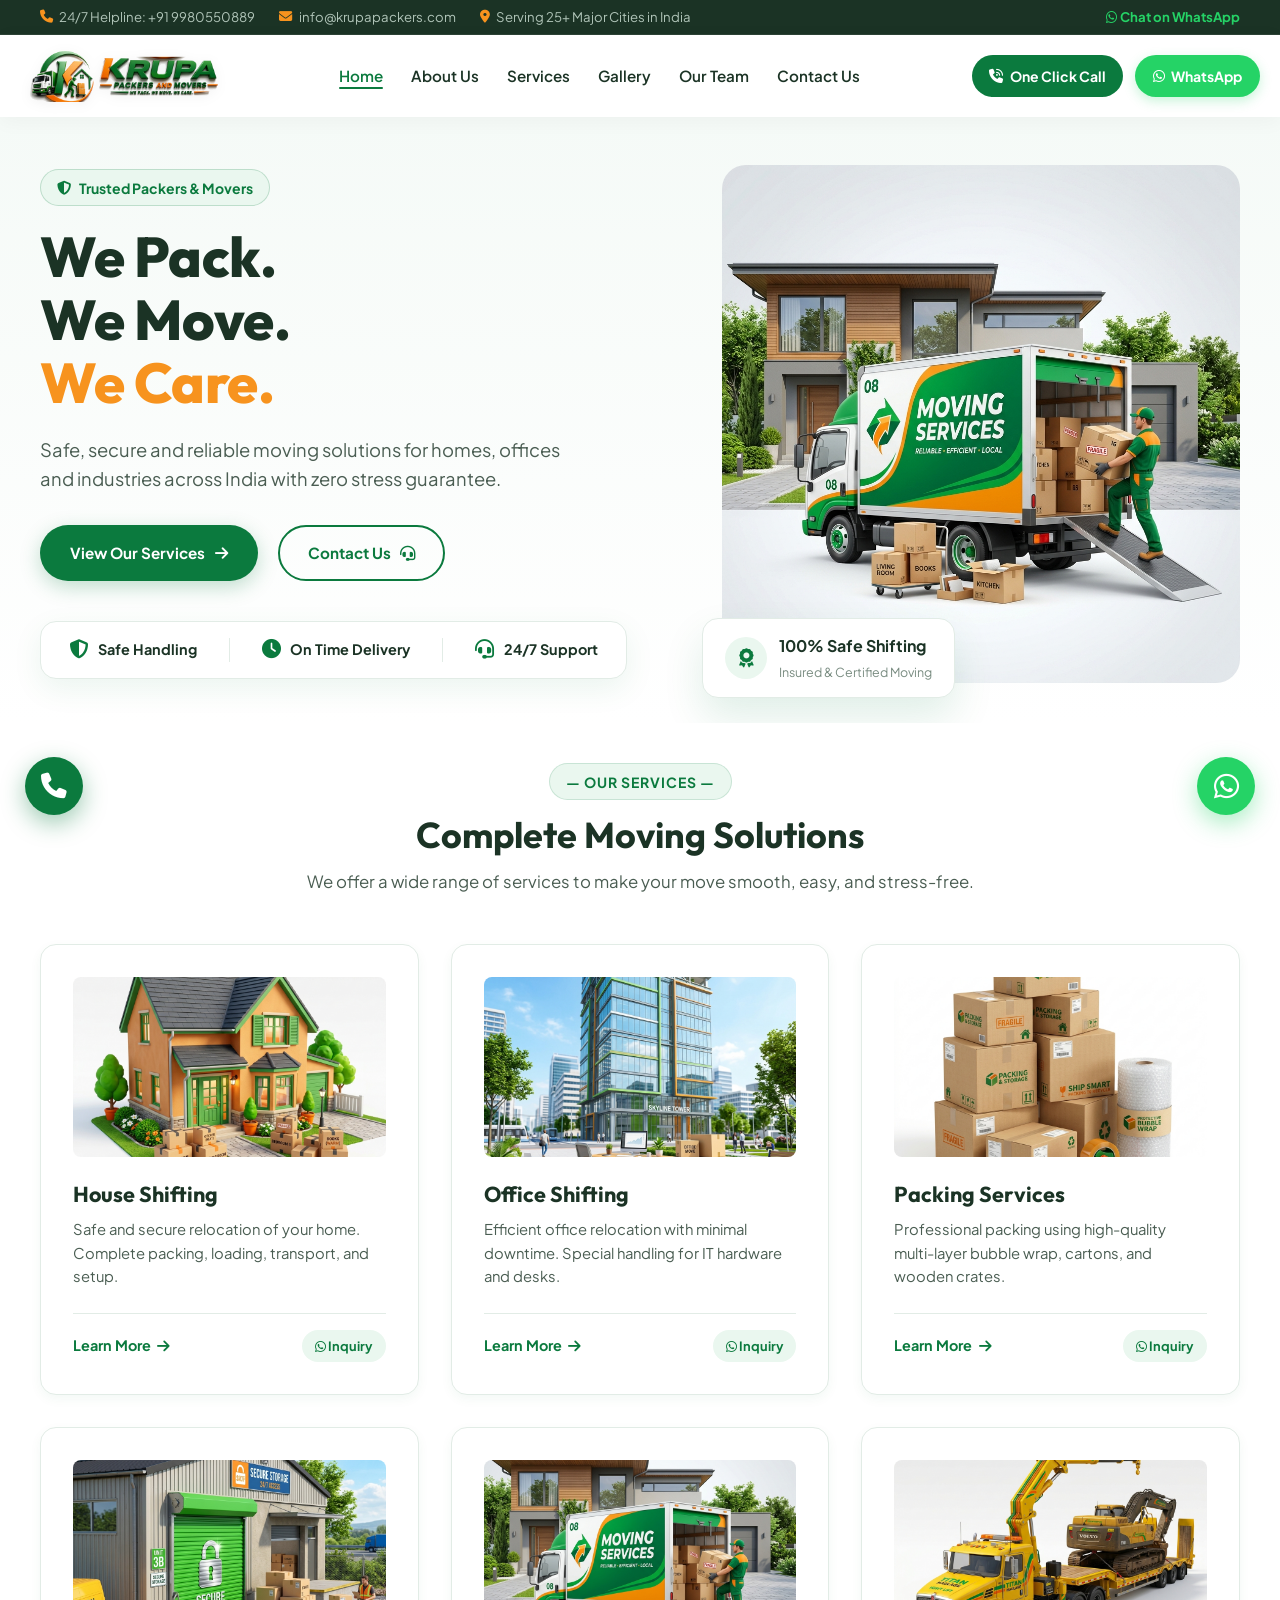
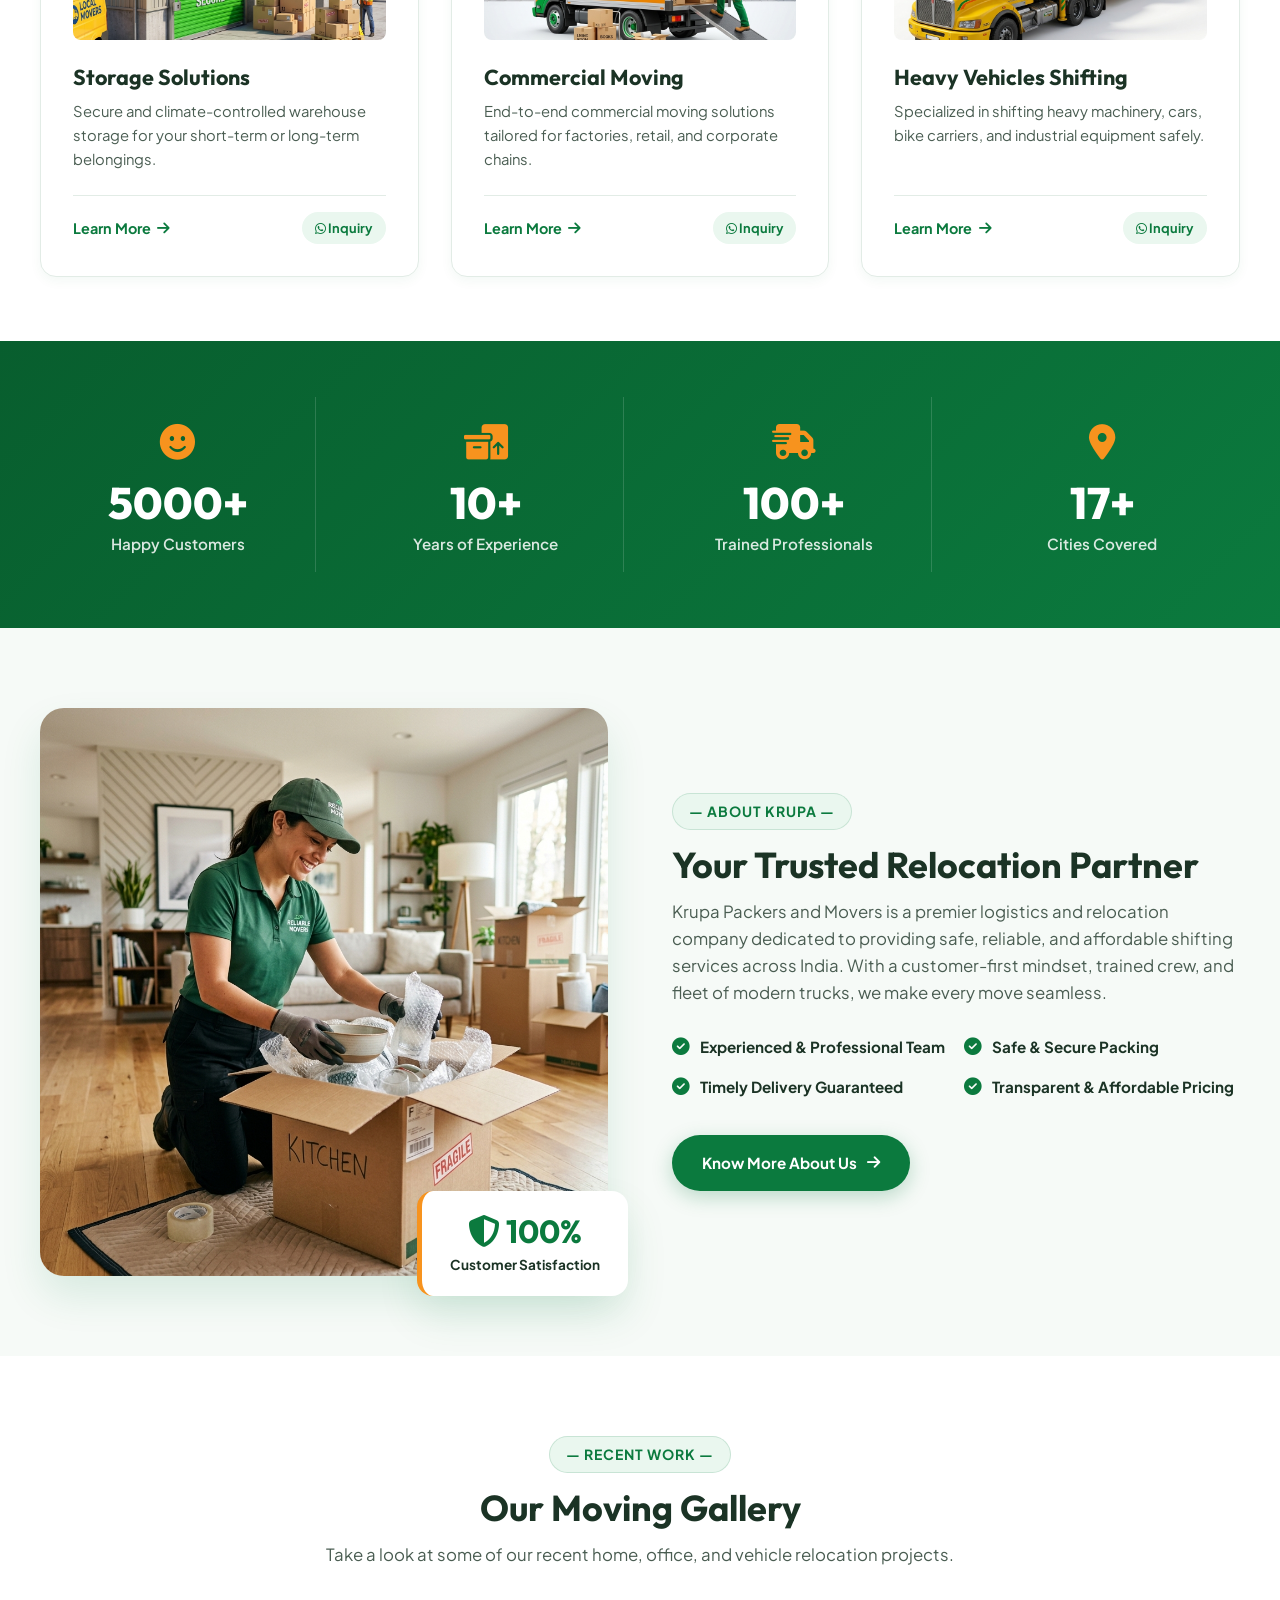
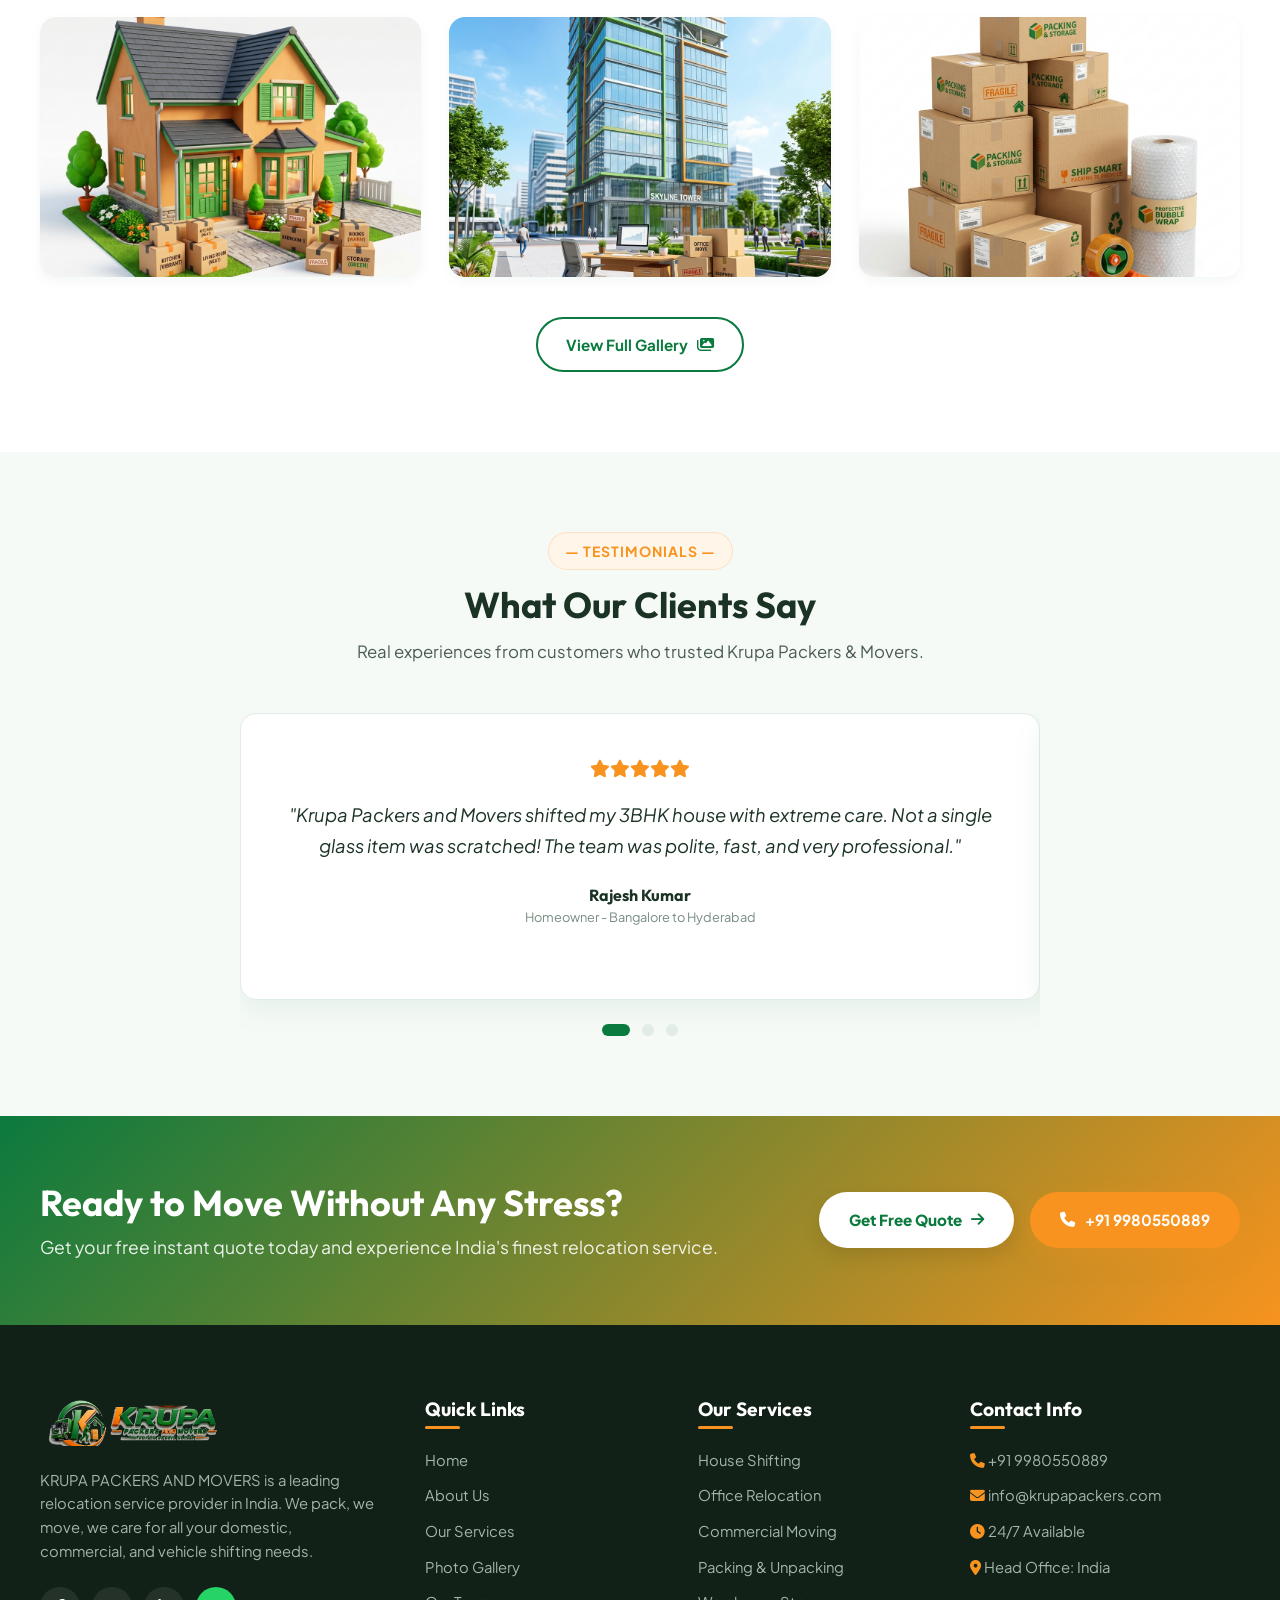
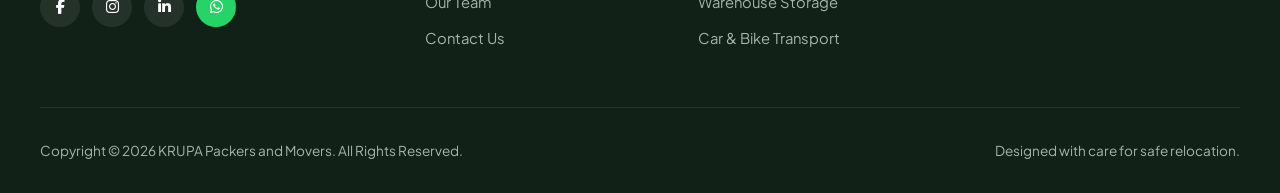
==== commit e0157cdd: "UI Improvements: Clean transparent logo, hero CTA updates (View Our Services & Contact Us), left-ali" ====
--- a/index.html
+++ b/index.html
@@ -99,24 +99,18 @@
         </p>
         
         <div class="hero-actions">
-          <a href="contact.html" class="btn btn-primary">
-            Get a Free Quote <i class="fa-solid fa-arrow-right"></i>
+          <a href="services.html" class="btn btn-primary">
+            View Our Services <i class="fa-solid fa-arrow-right"></i>
           </a>
           
-          <button class="hero-video-btn" aria-label="Watch Video">
-            <div class="play-icon-box">
-              <i class="fa-solid fa-play"></i>
-            </div>
-            <div class="video-btn-text">
-              <span>Watch Video</span>
-              <small>See how we work</small>
-            </div>
-          </button>
+          <a href="contact.html" class="btn btn-outline-primary">
+            Contact Us <i class="fa-solid fa-headset"></i>
+          </a>
         </div>
 
         <div class="hero-trust-bar">
           <div class="trust-item">
-            <i class="fa-solid fa-shield-check"></i> Safe Handling
+            <i class="fa-solid fa-shield-halved"></i> Safe Handling
           </div>
           <div class="trust-divider"></div>
           <div class="trust-item">
@@ -281,7 +275,7 @@
       <div class="about-img-wrapper">
         <img src="images/about_mover.png" alt="KRUPA Moving Team" class="about-img">
         <div class="about-badge">
-          <h3><i class="fa-solid fa-shield-check"></i> 100%</h3>
+          <h3><i class="fa-solid fa-shield-halved"></i> 100%</h3>
           <p>Customer Satisfaction</p>
         </div>
       </div>
--- a/css/style.css
+++ b/css/style.css
@@ -261,9 +261,17 @@
 }
 
 .brand-logo img {
-  height: 52px;
+  height: 58px;
+  max-width: 280px;
   width: auto;
   object-fit: contain;
+  mix-blend-mode: multiply;
+  filter: drop-shadow(0 2px 6px rgba(0, 0, 0, 0.05));
+  transition: transform 0.2s ease;
+}
+
+.brand-logo:hover img {
+  transform: scale(1.02);
 }
 
 .nav-links {
@@ -381,7 +389,10 @@
 }
 
 .drawer-logo {
-  height: 44px;
+  height: 48px;
+  max-width: 220px;
+  object-fit: contain;
+  mix-blend-mode: multiply;
 }
 
 .drawer-close {
@@ -448,7 +459,7 @@
 /* HERO SECTION */
 .hero-section {
   position: relative;
-  padding: 3.5rem 0 5rem 0;
+  padding: 3rem 0 2.5rem 0;
   background: linear-gradient(180deg, #F5FAF7 0%, #FFFFFF 100%);
   overflow: hidden;
 }
@@ -648,7 +659,7 @@
 
 /* SERVICES GRID SECTION */
 .services-section {
-  padding: 5rem 0;
+  padding: 2.5rem 0 4rem 0;
   background-color: #FFFFFF;
 }
 
@@ -1732,7 +1743,7 @@
   }
   .hero-grid {
     grid-template-columns: 1fr;
-    gap: 2.5rem;
+    gap: 2rem;
     text-align: center;
   }
   .hero-subtitle {
@@ -1744,13 +1755,46 @@
   }
   .hero-trust-bar {
     width: 100%;
-    justify-content: center;
-    gap: 1rem;
-    padding: 0.85rem 1rem;
-    flex-wrap: wrap;
+    max-width: 320px;
+    margin: 0 auto;
+    display: flex;
+    flex-direction: column;
+    align-items: flex-start;
+    justify-content: flex-start;
+    gap: 0.75rem;
+    padding: 1.25rem 1.5rem;
+    box-shadow: var(--shadow-sm);
+  }
+  .trust-item {
+    width: 100%;
+    justify-content: flex-start;
+    text-align: left;
   }
   .trust-divider {
     display: none;
+  }
+  .hero-visual-wrapper {
+    display: flex;
+    flex-direction: column;
+    align-items: center;
+    width: 100%;
+  }
+  .hero-truck-img {
+    max-width: 100%;
+    height: auto;
+  }
+  .hero-badge-floating {
+    position: static;
+    left: auto;
+    right: auto;
+    bottom: auto;
+    top: auto;
+    margin: 1.25rem auto 0 auto;
+    width: 100%;
+    max-width: 320px;
+    justify-content: center;
+    box-shadow: var(--shadow-md);
+    transform: none;
   }
   .about-grid, .contact-grid {
     grid-template-columns: 1fr;
@@ -1791,3 +1835,89 @@
     padding-bottom: 60px; /* offset for sticky bottom nav */
   }
 }
+
+@media (max-width: 576px) {
+  .container {
+    padding: 0 1rem;
+  }
+  .hero-section {
+    padding: 1.5rem 0 0.75rem 0;
+  }
+  .services-section {
+    padding: 0.75rem 0 2.5rem 0;
+  }
+  .section-header {
+    margin: 0 auto 1.25rem auto;
+  }
+  .brand-logo img {
+    height: 42px;
+    max-width: 175px;
+  }
+  .hero-title {
+    font-size: 2.1rem;
+    line-height: 1.2;
+  }
+  .hero-subtitle {
+    font-size: 0.95rem;
+  }
+  .hero-actions {
+    flex-direction: column;
+    width: 100%;
+    gap: 0.85rem;
+  }
+  .hero-actions .btn {
+    width: 100%;
+  }
+  .hero-video-btn {
+    width: 100%;
+    justify-content: center;
+  }
+  .hero-badge-floating {
+    position: static;
+    left: auto;
+    right: auto;
+    bottom: auto;
+    margin: 0.75rem auto 0 auto;
+    width: 100%;
+    max-width: 320px;
+    justify-content: center;
+  }
+  .section-title {
+    font-size: 1.75rem;
+  }
+  .service-list-card {
+    flex-direction: column;
+    align-items: flex-start;
+    padding: 1.25rem;
+    gap: 1rem;
+  }
+  .service-list-thumb {
+    width: 100%;
+    height: 150px;
+  }
+  .service-list-arrow {
+    position: absolute;
+    top: 1.25rem;
+    right: 1.25rem;
+  }
+  .form-row {
+    grid-template-columns: 1fr;
+    gap: 0;
+  }
+  .contact-form-box, .contact-info-box {
+    padding: 1.5rem 1.25rem;
+  }
+  .stat-number {
+    font-size: 2.1rem;
+  }
+  .stat-label {
+    font-size: 0.85rem;
+  }
+  .cta-banner-btns {
+    flex-direction: column;
+    width: 100%;
+  }
+  .cta-banner-btns .btn {
+    width: 100%;
+  }
+}
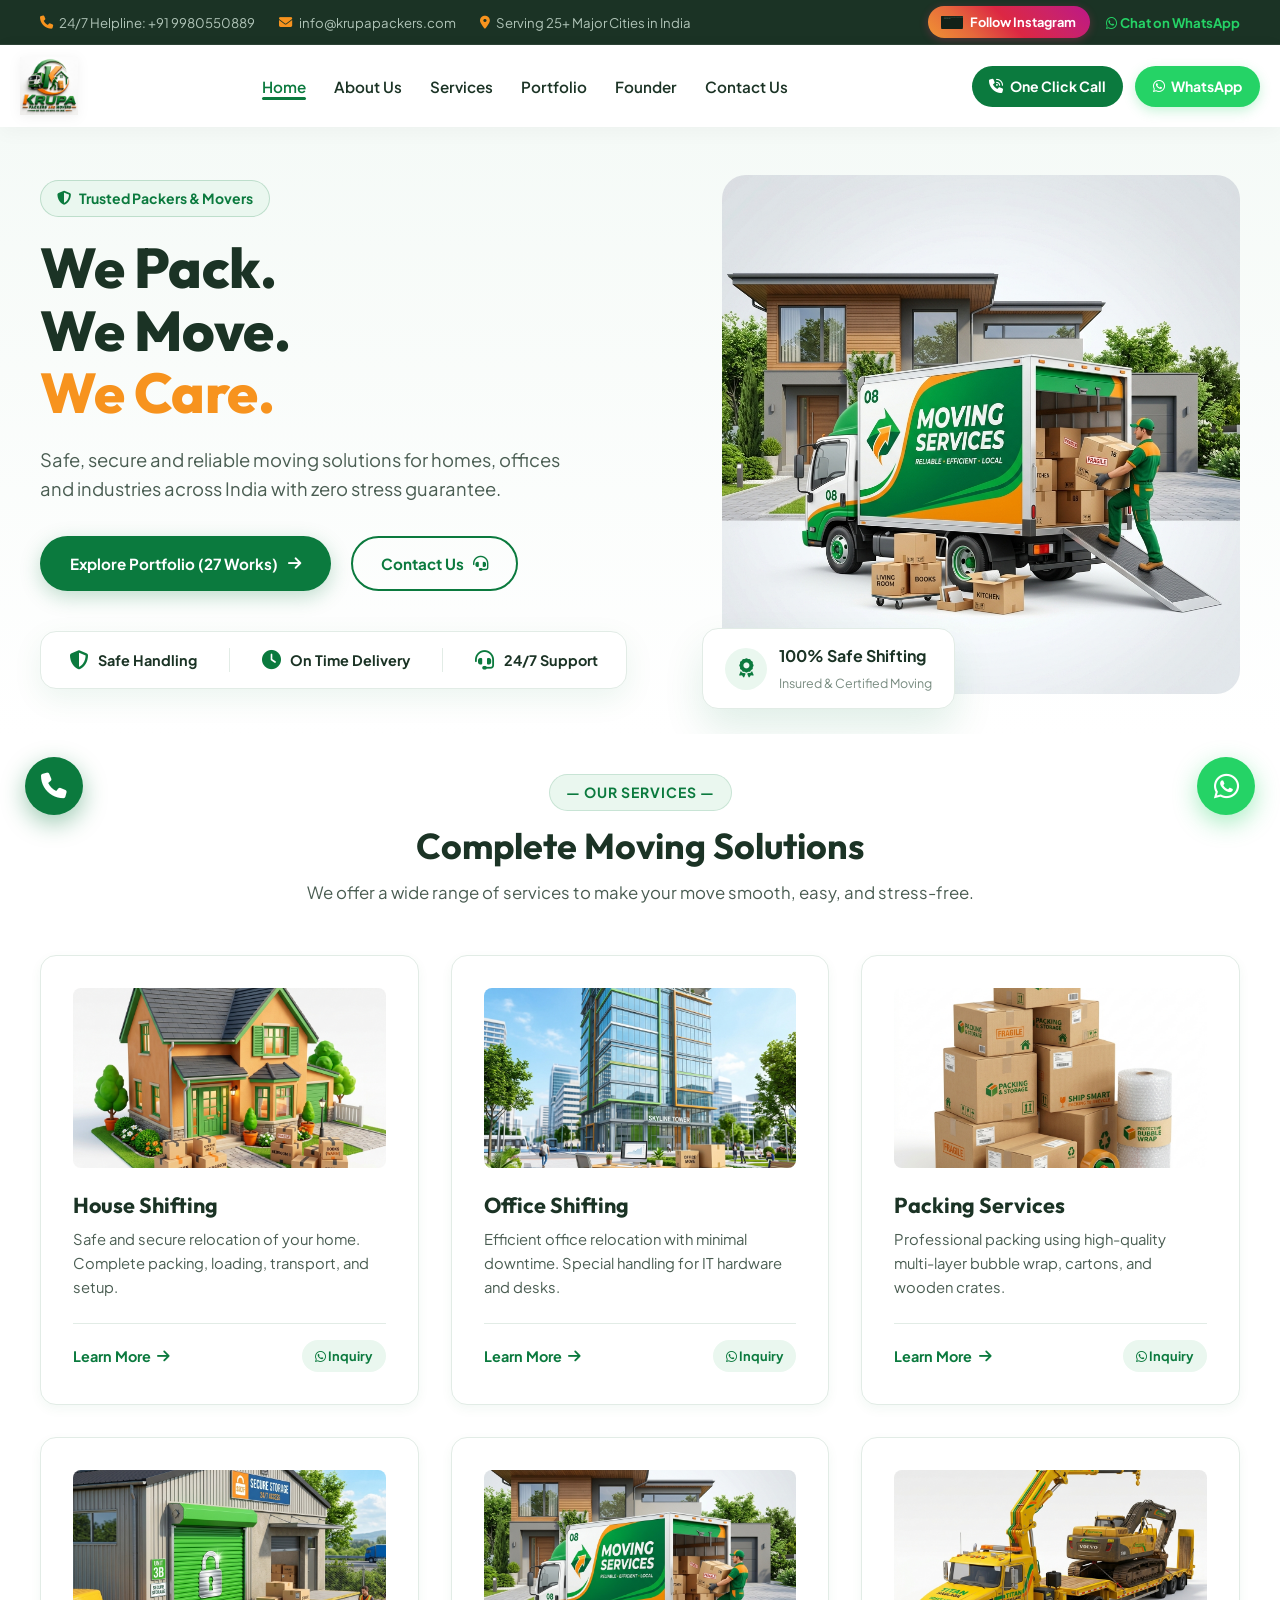
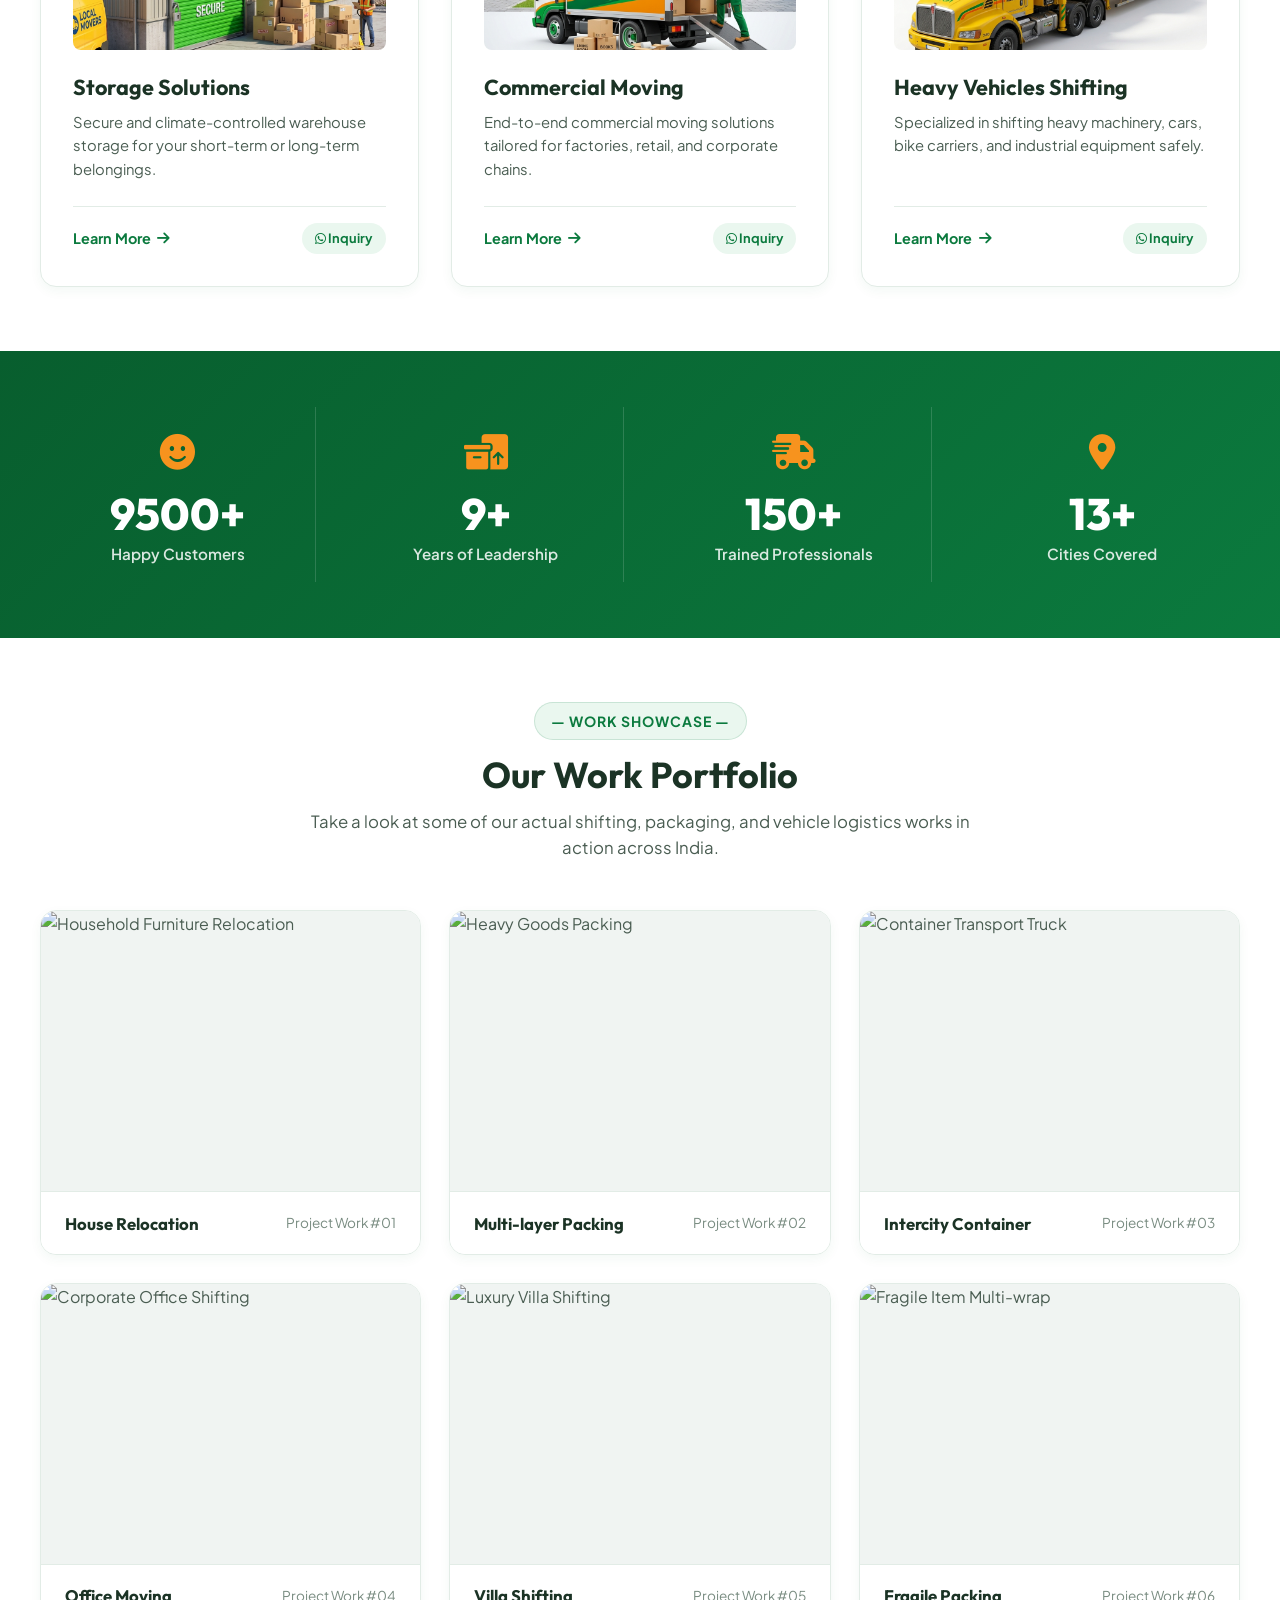
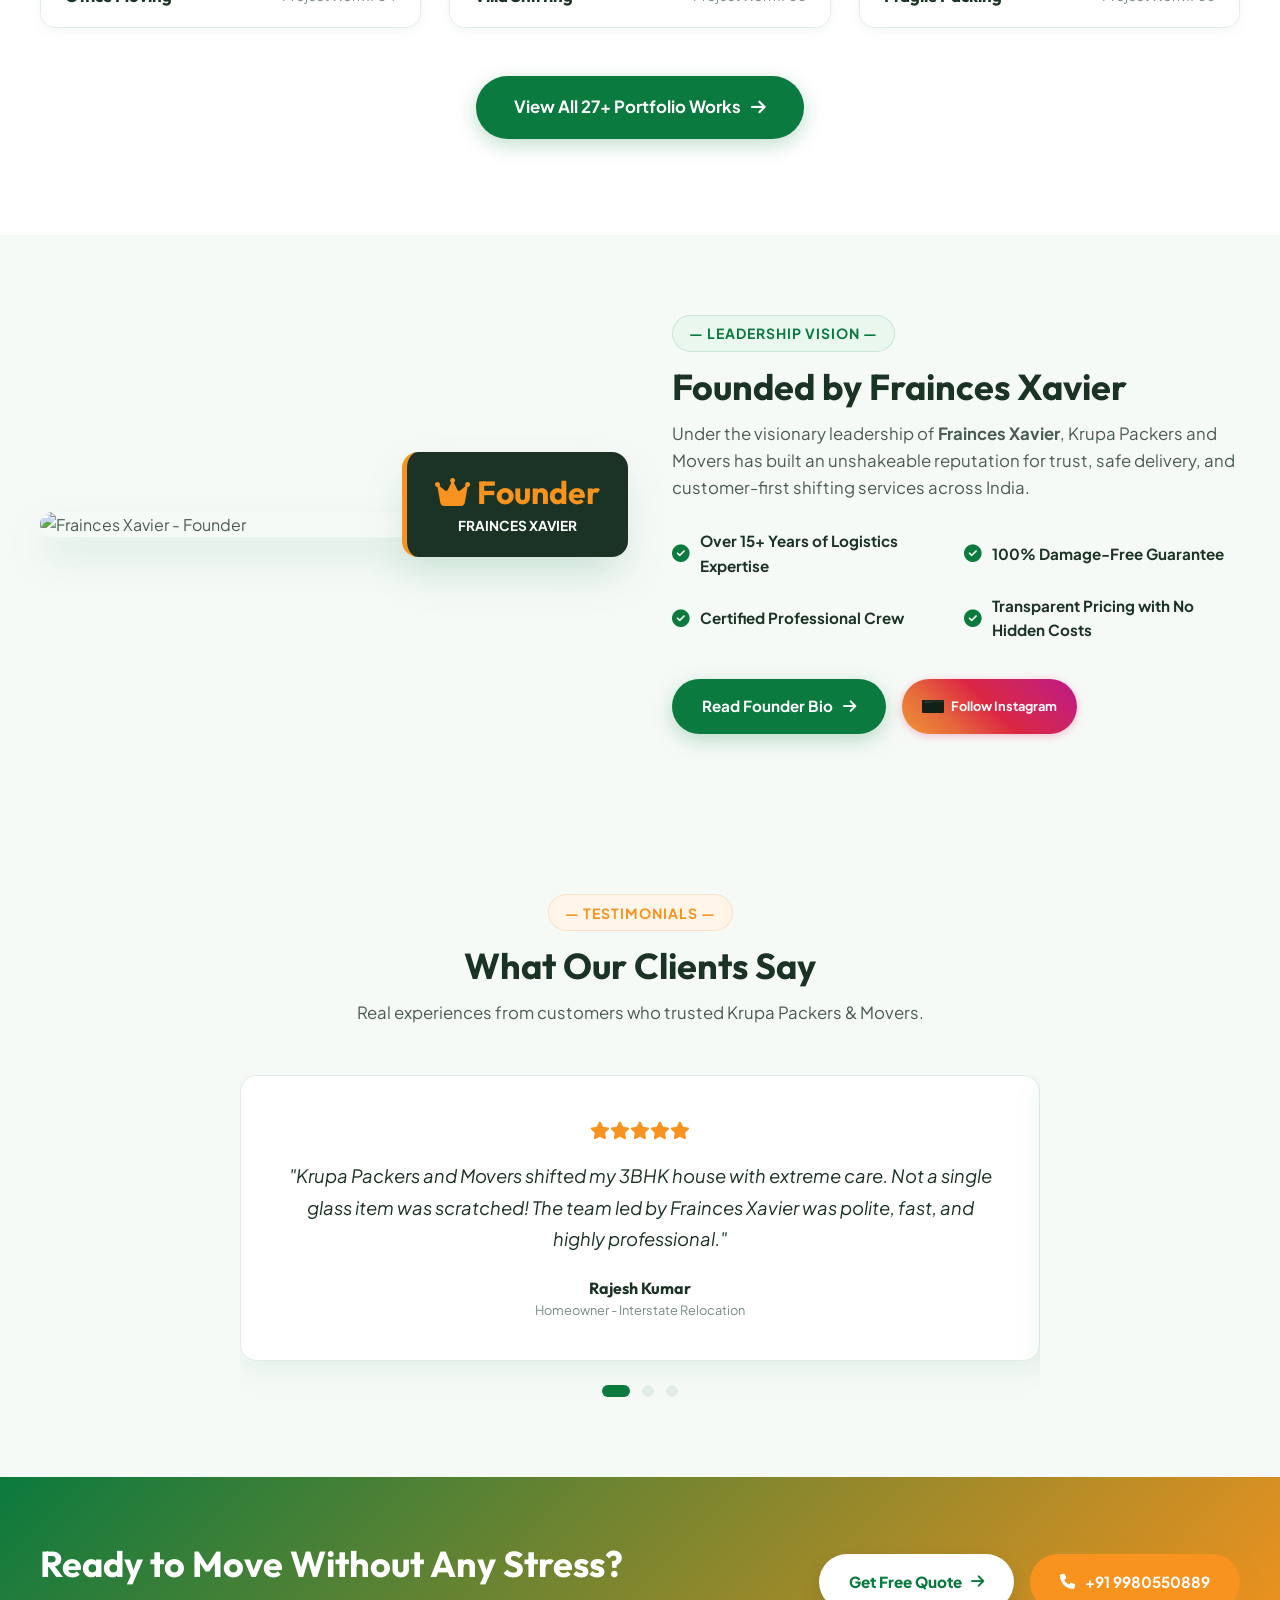
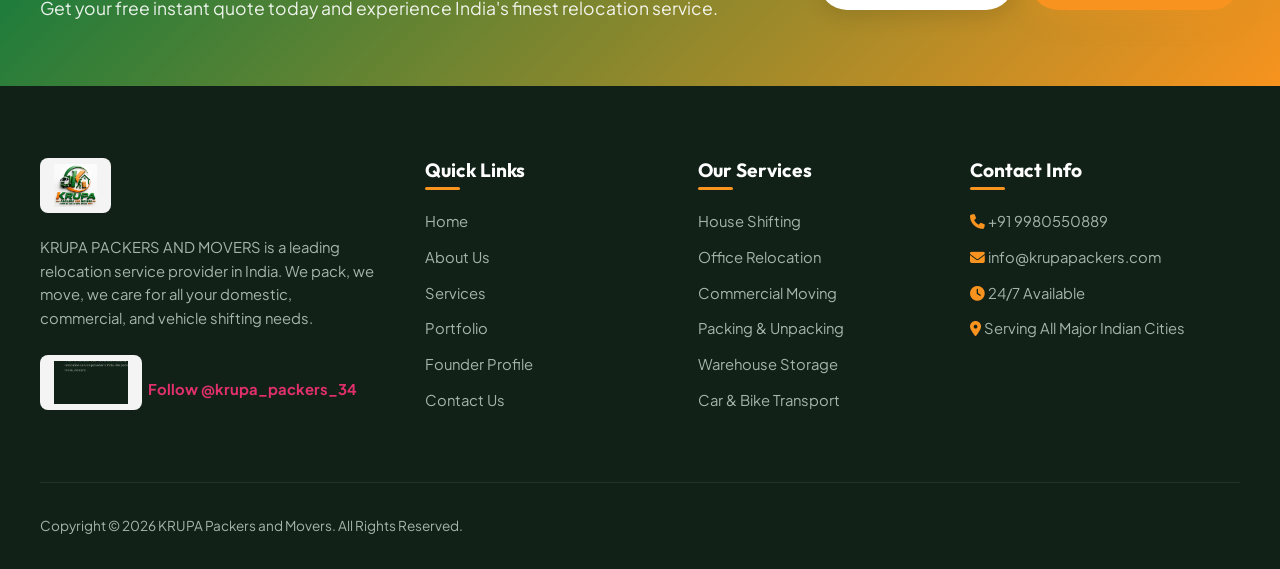
==== commit 181a4aff: "Add portfolio page with 27 work photos, founder profile for Frainces Xavier, logo background blend, " ====
--- a/index.html
+++ b/index.html
@@ -20,7 +20,11 @@
         <span><i class="fa-solid fa-envelope"></i> info@krupapackers.com</span>
         <span><i class="fa-solid fa-location-dot"></i> Serving 25+ Major Cities in India</span>
       </div>
-      <div class="top-bar-social">
+      <div class="top-bar-social" style="display: flex; align-items: center; gap: 1rem;">
+        <a href="https://www.instagram.com/krupa_packers_34?utm_source=qr&igsh=MTd5anphd21tdjJmdw==" target="_blank" rel="noopener noreferrer" class="top-bar-instagram">
+          <img src="images/instagram_icon.png" alt="Instagram" class="instagram-icon-img">
+          <span>Follow Instagram</span>
+        </a>
         <a href="https://wa.me/919980550889" target="_blank" style="color: #25D366; font-weight:700;"><i class="fa-brands fa-whatsapp"></i> Chat on WhatsApp</a>
       </div>
     </div>
@@ -37,8 +41,8 @@
         <li><a href="index.html" class="active">Home</a></li>
         <li><a href="about.html">About Us</a></li>
         <li><a href="services.html">Services</a></li>
-        <li><a href="gallery.html">Gallery</a></li>
-        <li><a href="team.html">Our Team</a></li>
+        <li><a href="portfolio.html">Portfolio</a></li>
+        <li><a href="team.html">Founder</a></li>
         <li><a href="contact.html">Contact Us</a></li>
       </ul>
 
@@ -66,18 +70,26 @@
     </div>
     <div class="drawer-body">
       <ul class="drawer-nav">
-        <li><a href="index.html"><i class="fa-solid fa-house"></i> Home</a></li>
+        <li><a href="index.html" class="active"><i class="fa-solid fa-house"></i> Home</a></li>
         <li><a href="about.html"><i class="fa-solid fa-circle-info"></i> About Us</a></li>
         <li><a href="services.html"><i class="fa-solid fa-truck-ramp-box"></i> Services</a></li>
-        <li><a href="gallery.html"><i class="fa-solid fa-images"></i> Gallery</a></li>
-        <li><a href="team.html"><i class="fa-solid fa-user-group"></i> Our Team</a></li>
+        <li><a href="portfolio.html"><i class="fa-solid fa-images"></i> Portfolio</a></li>
+        <li><a href="team.html"><i class="fa-solid fa-user-tie"></i> Founder Profile</a></li>
         <li><a href="contact.html"><i class="fa-solid fa-headset"></i> Contact Us</a></li>
       </ul>
+      
+      <div style="margin: 1.5rem 0; text-align: center;">
+        <a href="https://www.instagram.com/krupa_packers_34?utm_source=qr&igsh=MTd5anphd21tdjJmdw==" target="_blank" rel="noopener noreferrer" class="top-bar-instagram" style="justify-content: center; width: 100%; padding: 0.6rem;">
+          <img src="images/instagram_icon.png" alt="Instagram" class="instagram-icon-img">
+          <span>Connect on Instagram</span>
+        </a>
+      </div>
+
       <div class="drawer-ctas">
         <a href="tel:9980550889" class="btn btn-primary" style="width: 100%;">
           <i class="fa-solid fa-phone"></i> Call 9980550889
         </a>
-        <a href="https://wa.me/919980550889" class="btn btn-accent" style="width: 100%;">
+        <a href="https://wa.me/919980550889" target="_blank" class="btn btn-accent" style="width: 100%;">
           <i class="fa-brands fa-whatsapp"></i> WhatsApp Instant Quote
         </a>
       </div>
@@ -99,8 +111,8 @@
         </p>
         
         <div class="hero-actions">
-          <a href="services.html" class="btn btn-primary">
-            View Our Services <i class="fa-solid fa-arrow-right"></i>
+          <a href="portfolio.html" class="btn btn-primary">
+            Explore Portfolio (27 Works) <i class="fa-solid fa-arrow-right"></i>
           </a>
           
           <a href="contact.html" class="btn btn-outline-primary">
@@ -247,17 +259,17 @@
       <div class="achievements-grid">
         <div class="stat-item">
           <div class="stat-icon"><i class="fa-solid fa-face-smile"></i></div>
-          <div class="stat-number" data-target="5000" data-suffix="+">0+</div>
+          <div class="stat-number" data-target="10000" data-suffix="+">0+</div>
           <div class="stat-label">Happy Customers</div>
         </div>
         <div class="stat-item">
           <div class="stat-icon"><i class="fa-solid fa-boxes-packing"></i></div>
           <div class="stat-number" data-target="15" data-suffix="+">0+</div>
-          <div class="stat-label">Years of Experience</div>
+          <div class="stat-label">Years of Leadership</div>
         </div>
         <div class="stat-item">
           <div class="stat-icon"><i class="fa-solid fa-truck-fast"></i></div>
-          <div class="stat-number" data-target="100" data-suffix="+">0+</div>
+          <div class="stat-number" data-target="150" data-suffix="+">0+</div>
           <div class="stat-label">Trained Professionals</div>
         </div>
         <div class="stat-item">
@@ -269,73 +281,175 @@
     </div>
   </section>
 
-  <!-- ABOUT SUMMARY SECTION -->
-  <section class="about-section">
+  <!-- PORTFOLIO PREVIEW SHOWCASE SECTION -->
+  <section class="portfolio-section">
+    <div class="container">
+      <div class="section-header">
+        <span class="sub-badge">— WORK SHOWCASE —</span>
+        <h2 class="section-title">Our Work Portfolio</h2>
+        <p class="section-desc">Take a look at some of our actual shifting, packaging, and vehicle logistics works in action across India.</p>
+      </div>
+
+      <div class="portfolio-grid-box">
+
+        <!-- Work 1 -->
+        <div class="portfolio-card-box gallery-item house" data-lightbox>
+          <div class="portfolio-card-media">
+            <img src="image copy 7.png" alt="Household Furniture Relocation">
+            <div class="portfolio-card-overlay">
+              <div class="portfolio-card-zoom-btn"><i class="fa-solid fa-expand"></i></div>
+              <div class="portfolio-card-info">
+                <span class="portfolio-card-tag">House Relocation</span>
+                <h4 class="portfolio-card-title">Residential Furniture Protection</h4>
+              </div>
+            </div>
+          </div>
+          <div class="portfolio-card-caption">
+            <h4>House Relocation</h4>
+            <span>Project Work #01</span>
+          </div>
+        </div>
+
+        <!-- Work 2 -->
+        <div class="portfolio-card-box gallery-item packing" data-lightbox>
+          <div class="portfolio-card-media">
+            <img src="image copy 8.png" alt="Heavy Goods Packing">
+            <div class="portfolio-card-overlay">
+              <div class="portfolio-card-zoom-btn"><i class="fa-solid fa-expand"></i></div>
+              <div class="portfolio-card-info">
+                <span class="portfolio-card-tag">Packing Quality</span>
+                <h4 class="portfolio-card-title">Wooden Crate & Bubble Wrap</h4>
+              </div>
+            </div>
+          </div>
+          <div class="portfolio-card-caption">
+            <h4>Multi-layer Packing</h4>
+            <span>Project Work #02</span>
+          </div>
+        </div>
+
+        <!-- Work 3 -->
+        <div class="portfolio-card-box gallery-item transport" data-lightbox>
+          <div class="portfolio-card-media">
+            <img src="image copy 9.png" alt="Container Transport Truck">
+            <div class="portfolio-card-overlay">
+              <div class="portfolio-card-zoom-btn"><i class="fa-solid fa-expand"></i></div>
+              <div class="portfolio-card-info">
+                <span class="portfolio-card-tag">Logistics & Fleet</span>
+                <h4 class="portfolio-card-title">Covered Household Shifting Container</h4>
+              </div>
+            </div>
+          </div>
+          <div class="portfolio-card-caption">
+            <h4>Intercity Container</h4>
+            <span>Project Work #03</span>
+          </div>
+        </div>
+
+        <!-- Work 4 -->
+        <div class="portfolio-card-box gallery-item office" data-lightbox>
+          <div class="portfolio-card-media">
+            <img src="image copy 10.png" alt="Corporate Office Shifting">
+            <div class="portfolio-card-overlay">
+              <div class="portfolio-card-zoom-btn"><i class="fa-solid fa-expand"></i></div>
+              <div class="portfolio-card-info">
+                <span class="portfolio-card-tag">Office Moving</span>
+                <h4 class="portfolio-card-title">IT Equipment & Desk Setup</h4>
+              </div>
+            </div>
+          </div>
+          <div class="portfolio-card-caption">
+            <h4>Office Moving</h4>
+            <span>Project Work #04</span>
+          </div>
+        </div>
+
+        <!-- Work 5 -->
+        <div class="portfolio-card-box gallery-item house" data-lightbox>
+          <div class="portfolio-card-media">
+            <img src="image copy 11.png" alt="Luxury Villa Shifting">
+            <div class="portfolio-card-overlay">
+              <div class="portfolio-card-zoom-btn"><i class="fa-solid fa-expand"></i></div>
+              <div class="portfolio-card-info">
+                <span class="portfolio-card-tag">House Relocation</span>
+                <h4 class="portfolio-card-title">Luxury Villa Shifting</h4>
+              </div>
+            </div>
+          </div>
+          <div class="portfolio-card-caption">
+            <h4>Villa Shifting</h4>
+            <span>Project Work #05</span>
+          </div>
+        </div>
+
+        <!-- Work 6 -->
+        <div class="portfolio-card-box gallery-item packing" data-lightbox>
+          <div class="portfolio-card-media">
+            <img src="image copy 12.png" alt="Fragile Item Multi-wrap">
+            <div class="portfolio-card-overlay">
+              <div class="portfolio-card-zoom-btn"><i class="fa-solid fa-expand"></i></div>
+              <div class="portfolio-card-info">
+                <span class="portfolio-card-tag">Packing Quality</span>
+                <h4 class="portfolio-card-title">Fragile Glass & Electronics Wrap</h4>
+              </div>
+            </div>
+          </div>
+          <div class="portfolio-card-caption">
+            <h4>Fragile Packing</h4>
+            <span>Project Work #06</span>
+          </div>
+        </div>
+
+      </div>
+
+      <div style="text-align: center; margin-top: 3rem;">
+        <a href="portfolio.html" class="btn btn-primary" style="font-size: 1.05rem; padding: 1rem 2.25rem;">
+          View All 27+ Portfolio Works <i class="fa-solid fa-arrow-right"></i>
+        </a>
+      </div>
+    </div>
+  </section>
+
+  <!-- LIGHTBOX POPUP MODAL -->
+  <div class="lightbox-modal">
+    <span class="lightbox-close">&times;</span>
+    <img src="" alt="Full Project Preview" class="lightbox-img">
+  </div>
+
+  <!-- ABOUT & FOUNDER PREVIEW SECTION -->
+  <section class="about-section" style="background: var(--bg-subtle);">
     <div class="container about-grid">
       <div class="about-img-wrapper">
-        <img src="images/about_mover.png" alt="KRUPA Moving Team" class="about-img">
-        <div class="about-badge">
-          <h3><i class="fa-solid fa-shield-halved"></i> 100%</h3>
-          <p>Customer Satisfaction</p>
+        <img src="images/founder_frainces_xavier.jpeg" alt="Frainces Xavier - Founder" class="about-img" style="border-radius: var(--radius-lg);">
+        <div class="about-badge" style="background: var(--dark-heading); border-color: var(--accent);">
+          <h3 style="color: var(--accent);"><i class="fa-solid fa-crown"></i> Founder</h3>
+          <p style="color: #FFFFFF;">FRAINCES XAVIER</p>
         </div>
       </div>
 
       <div class="about-content">
-        <span class="sub-badge">— ABOUT KRUPA —</span>
-        <h2 class="section-title">Your Trusted Relocation Partner</h2>
+        <span class="sub-badge">— LEADERSHIP VISION —</span>
+        <h2 class="section-title">Founded by Frainces Xavier</h2>
         <p class="section-desc" style="margin-bottom: 1rem;">
-          Krupa Packers and Movers is a premier logistics and relocation company dedicated to providing safe, reliable, and affordable shifting services across India. With a customer-first mindset, trained crew, and fleet of modern trucks, we make every move seamless.
+          Under the visionary leadership of <strong>Frainces Xavier</strong>, Krupa Packers and Movers has built an unshakeable reputation for trust, safe delivery, and customer-first shifting services across India.
         </p>
 
         <ul class="about-checklist">
-          <li><i class="fa-solid fa-circle-check"></i> Experienced & Professional Team</li>
-          <li><i class="fa-solid fa-circle-check"></i> Safe & Secure Packing</li>
-          <li><i class="fa-solid fa-circle-check"></i> Timely Delivery Guaranteed</li>
-          <li><i class="fa-solid fa-circle-check"></i> Transparent & Affordable Pricing</li>
+          <li><i class="fa-solid fa-circle-check"></i> Over 15+ Years of Logistics Expertise</li>
+          <li><i class="fa-solid fa-circle-check"></i> 100% Damage-Free Guarantee</li>
+          <li><i class="fa-solid fa-circle-check"></i> Certified Professional Crew</li>
+          <li><i class="fa-solid fa-circle-check"></i> Transparent Pricing with No Hidden Costs</li>
         </ul>
 
-        <a href="about.html" class="btn btn-primary">
-          Know More About Us <i class="fa-solid fa-arrow-right"></i>
-        </a>
-      </div>
-    </div>
-  </section>
-
-  <!-- RECENT PROJECTS SHOWCASE -->
-  <section class="projects-section">
-    <div class="container">
-      <div class="section-header">
-        <span class="sub-badge">— RECENT WORK —</span>
-        <h2 class="section-title">Our Moving Gallery</h2>
-        <p class="section-desc">Take a look at some of our recent home, office, and vehicle relocation projects.</p>
-      </div>
-
-      <div class="portfolio-grid">
-        <div class="portfolio-item">
-          <img src="images/service_house.png" alt="Residential Moving">
-          <div class="portfolio-overlay">
-            <span class="portfolio-tag">House Shifting</span>
-            <h4 class="portfolio-title">Luxury Villa Relocation</h4>
-          </div>
-        </div>
-        <div class="portfolio-item">
-          <img src="images/service_office.png" alt="Corporate Shifting">
-          <div class="portfolio-overlay">
-            <span class="portfolio-tag">Office Moving</span>
-            <h4 class="portfolio-title">IT Corporate Relocation</h4>
-          </div>
-        </div>
-        <div class="portfolio-item">
-          <img src="images/service_packing.png" alt="Packing Quality">
-          <div class="portfolio-overlay">
-            <span class="portfolio-tag">Packing</span>
-            <h4 class="portfolio-title">Glassware & Fragile Packing</h4>
-          </div>
-        </div>
-      </div>
-      
-      <div style="text-align: center; margin-top: 2.5rem;">
-        <a href="gallery.html" class="btn btn-outline-primary">View Full Gallery <i class="fa-solid fa-images"></i></a>
+        <div style="margin-top: 1.5rem; display: flex; gap: 1rem; flex-wrap: wrap;">
+          <a href="team.html" class="btn btn-primary">
+            Read Founder Bio <i class="fa-solid fa-arrow-right"></i>
+          </a>
+          <a href="https://www.instagram.com/krupa_packers_34?utm_source=qr&igsh=MTd5anphd21tdjJmdw==" target="_blank" rel="noopener noreferrer" class="top-bar-instagram" style="padding: 0.85rem 1.25rem;">
+            <img src="images/instagram_icon.png" alt="Instagram" class="instagram-icon-img">
+            <span>Follow Instagram</span>
+          </a>
+        </div>
       </div>
     </div>
   </section>
@@ -355,11 +469,11 @@
             <div class="stars">
               <i class="fa-solid fa-star"></i><i class="fa-solid fa-star"></i><i class="fa-solid fa-star"></i><i class="fa-solid fa-star"></i><i class="fa-solid fa-star"></i>
             </div>
-            <p class="testimonial-quote">"Krupa Packers and Movers shifted my 3BHK house with extreme care. Not a single glass item was scratched! The team was polite, fast, and very professional."</p>
+            <p class="testimonial-quote">"Krupa Packers and Movers shifted my 3BHK house with extreme care. Not a single glass item was scratched! The team led by Frainces Xavier was polite, fast, and highly professional."</p>
             <div class="client-info">
               <div class="client-details">
                 <h4>Rajesh Kumar</h4>
-                <p>Homeowner - Bangalore to Hyderabad</p>
+                <p>Homeowner - Interstate Relocation</p>
               </div>
             </div>
           </div>
@@ -427,11 +541,11 @@
         <div class="footer-brand">
           <img src="images/logo.png" alt="KRUPA Packers & Movers">
           <p>KRUPA PACKERS AND MOVERS is a leading relocation service provider in India. We pack, we move, we care for all your domestic, commercial, and vehicle shifting needs.</p>
-          <div class="social-links">
-            <a href="#" class="social-icon"><i class="fa-brands fa-facebook-f"></i></a>
-            <a href="#" class="social-icon"><i class="fa-brands fa-instagram"></i></a>
-            <a href="#" class="social-icon"><i class="fa-brands fa-linkedin-in"></i></a>
-            <a href="https://wa.me/919980550889" class="social-icon" style="background:#25D366;"><i class="fa-brands fa-whatsapp"></i></a>
+          <div style="margin-top: 1rem;">
+            <a href="https://www.instagram.com/krupa_packers_34?utm_source=qr&igsh=MTd5anphd21tdjJmdw==" target="_blank" rel="noopener noreferrer" class="instagram-link">
+              <img src="images/instagram_icon.png" alt="Instagram" class="instagram-icon-img">
+              <span>Follow @krupa_packers_34</span>
+            </a>
           </div>
         </div>
 
@@ -440,9 +554,9 @@
           <ul class="footer-links">
             <li><a href="index.html">Home</a></li>
             <li><a href="about.html">About Us</a></li>
-            <li><a href="services.html">Our Services</a></li>
-            <li><a href="gallery.html">Photo Gallery</a></li>
-            <li><a href="team.html">Our Team</a></li>
+            <li><a href="services.html">Services</a></li>
+            <li><a href="portfolio.html">Portfolio</a></li>
+            <li><a href="team.html">Founder Profile</a></li>
             <li><a href="contact.html">Contact Us</a></li>
           </ul>
         </div>
@@ -465,14 +579,13 @@
             <li><i class="fa-solid fa-phone" style="color:var(--accent);"></i> +91 9980550889</li>
             <li><i class="fa-solid fa-envelope" style="color:var(--accent);"></i> info@krupapackers.com</li>
             <li><i class="fa-solid fa-clock" style="color:var(--accent);"></i> 24/7 Available</li>
-            <li><i class="fa-solid fa-location-dot" style="color:var(--accent);"></i> Head Office: India</li>
+            <li><i class="fa-solid fa-location-dot" style="color:var(--accent);"></i> Serving All Major Indian Cities</li>
           </ul>
         </div>
       </div>
 
       <div class="footer-bottom">
         <p>Copyright © 2026 KRUPA Packers and Movers. All Rights Reserved.</p>
-        <p>Designed with care for safe relocation.</p>
       </div>
     </div>
   </footer>
@@ -495,15 +608,15 @@
         <i class="fa-solid fa-house"></i>
         <span>Home</span>
       </a>
-      <a href="services.html" class="mobile-nav-item">
-        <i class="fa-solid fa-truck-ramp-box"></i>
-        <span>Services</span>
+      <a href="portfolio.html" class="mobile-nav-item">
+        <i class="fa-solid fa-images"></i>
+        <span>Portfolio</span>
       </a>
       <a href="tel:9980550889" class="mobile-nav-item">
         <i class="fa-solid fa-phone"></i>
         <span>Call</span>
       </a>
-      <a href="https://wa.me/919980550889" class="mobile-nav-item">
+      <a href="https://wa.me/919980550889" target="_blank" class="mobile-nav-item">
         <i class="fa-brands fa-whatsapp"></i>
         <span>WhatsApp</span>
       </a>
@@ -514,13 +627,6 @@
     </div>
   </div>
 
-  <!-- VIDEO MODAL POPUP -->
-  <div class="video-modal">
-    <div class="video-container-modal">
-      <iframe src="" title="Krupa Packers Video" allow="autoplay; encrypted-media" allowfullscreen></iframe>
-    </div>
-  </div>
-
   <script src="js/main.js"></script>
 </body>
 </html>
--- a/css/style.css
+++ b/css/style.css
@@ -1921,3 +1921,441 @@
     width: 100%;
   }
 }
+
+/* ==========================================================================
+   PORTFOLIO, FOUNDER GRAND BOX, LOGO BLEND & INSTAGRAM STYLES
+   ========================================================================== */
+
+/* 1. Logo Blending & Header/Footer Adjustments */
+.brand-logo img, .drawer-logo {
+  height: 58px;
+  max-width: 280px;
+  width: auto;
+  object-fit: contain;
+  mix-blend-mode: multiply;
+  filter: drop-shadow(0 2px 6px rgba(0, 0, 0, 0.05));
+  transition: transform 0.25s ease;
+}
+
+.footer-brand img {
+  height: 55px;
+  width: auto;
+  object-fit: contain;
+  margin-bottom: 1rem;
+  background: rgba(255, 255, 255, 0.95);
+  padding: 6px 14px;
+  border-radius: var(--radius-sm);
+  display: inline-block;
+}
+
+/* Instagram Header & Footer Badges */
+.instagram-link {
+  display: inline-flex;
+  align-items: center;
+  gap: 0.4rem;
+  color: #E1306C;
+  font-weight: 700;
+  transition: transform 0.2s ease, opacity 0.2s ease;
+}
+
+.instagram-link:hover {
+  transform: translateY(-1px);
+  opacity: 0.9;
+}
+
+.instagram-icon-img {
+  width: 22px;
+  height: 22px;
+  object-fit: contain;
+  border-radius: 6px;
+  vertical-align: middle;
+}
+
+/* Top bar Instagram CTA */
+.top-bar-instagram {
+  display: inline-flex;
+  align-items: center;
+  gap: 0.45rem;
+  background: linear-gradient(45deg, #f09433 0%, #e6683c 25%, #dc2743 50%, #cc2366 75%, #bc1888 100%);
+  color: #ffffff !important;
+  font-size: 0.8rem;
+  font-weight: 700;
+  padding: 0.3rem 0.85rem;
+  border-radius: 30px;
+  box-shadow: 0 2px 8px rgba(225, 48, 108, 0.3);
+  transition: transform 0.2s ease, box-shadow 0.2s ease;
+}
+
+.top-bar-instagram:hover {
+  transform: scale(1.05);
+  box-shadow: 0 4px 12px rgba(225, 48, 108, 0.4);
+}
+
+/* 2. GRAND FOUNDER SHOWCASE BOX */
+.founder-showcase-section {
+  padding: 4rem 0 6rem 0;
+  background: linear-gradient(180deg, #FFFFFF 0%, var(--bg-subtle) 100%);
+}
+
+.founder-grand-box {
+  background: #FFFFFF;
+  border-radius: var(--radius-lg);
+  border: 2px solid rgba(11, 122, 62, 0.15);
+  box-shadow: var(--shadow-lg);
+  overflow: hidden;
+  position: relative;
+}
+
+.founder-grand-box::before {
+  content: '';
+  position: absolute;
+  top: 0;
+  left: 0;
+  width: 100%;
+  height: 8px;
+  background: linear-gradient(90deg, var(--primary) 0%, var(--accent) 100%);
+}
+
+.founder-grid {
+  display: grid;
+  grid-template-columns: 420px 1fr;
+  gap: 0;
+  align-items: stretch;
+}
+
+.founder-img-wrapper {
+  position: relative;
+  background: var(--dark-heading);
+  min-height: 480px;
+  overflow: hidden;
+  display: flex;
+  align-items: center;
+  justify-content: center;
+}
+
+.founder-img-wrapper img {
+  width: 100%;
+  height: 100%;
+  object-fit: cover;
+  object-position: top center;
+  transition: transform 0.5s ease;
+}
+
+.founder-grand-box:hover .founder-img-wrapper img {
+  transform: scale(1.03);
+}
+
+.founder-badge-overlay {
+  position: absolute;
+  bottom: 1.5rem;
+  left: 1.5rem;
+  right: 1.5rem;
+  background: rgba(18, 33, 24, 0.85);
+  backdrop-filter: blur(10px);
+  -webkit-backdrop-filter: blur(10px);
+  border: 1px solid rgba(255, 255, 255, 0.15);
+  border-radius: var(--radius-md);
+  padding: 1rem 1.25rem;
+  color: #FFFFFF;
+  display: flex;
+  align-items: center;
+  gap: 1rem;
+}
+
+.founder-badge-overlay i {
+  font-size: 2.2rem;
+  color: var(--accent);
+}
+
+.founder-badge-overlay .title-text h5 {
+  color: #FFFFFF;
+  font-size: 1.1rem;
+  margin-bottom: 0.15rem;
+}
+
+.founder-badge-overlay .title-text span {
+  font-size: 0.85rem;
+  color: #C0D6C9;
+}
+
+.founder-content-wrapper {
+  padding: 3.5rem 3rem;
+  display: flex;
+  flex-direction: column;
+  justify-content: center;
+}
+
+.founder-header-tag {
+  display: inline-flex;
+  align-items: center;
+  gap: 0.5rem;
+  font-size: 0.85rem;
+  font-weight: 800;
+  letter-spacing: 1.5px;
+  text-transform: uppercase;
+  color: var(--accent);
+  background: var(--accent-bg);
+  padding: 0.4rem 1rem;
+  border-radius: var(--radius-full);
+  margin-bottom: 1rem;
+  width: fit-content;
+  border: 1px solid rgba(247, 147, 30, 0.2);
+}
+
+.founder-name {
+  font-size: 2.75rem;
+  color: var(--dark-heading);
+  font-weight: 800;
+  line-height: 1.15;
+  margin-bottom: 0.5rem;
+}
+
+.founder-role {
+  font-size: 1.15rem;
+  font-weight: 700;
+  color: var(--primary);
+  margin-bottom: 1.75rem;
+  display: flex;
+  align-items: center;
+  gap: 0.6rem;
+}
+
+.founder-quote {
+  background: var(--primary-bg);
+  border-left: 4px solid var(--primary);
+  padding: 1.25rem 1.5rem;
+  border-radius: 0 var(--radius-md) var(--radius-md) 0;
+  margin-bottom: 1.75rem;
+  font-style: italic;
+  color: var(--dark-heading);
+  font-weight: 600;
+  font-size: 1.05rem;
+  line-height: 1.6;
+}
+
+.founder-bio p {
+  margin-bottom: 1.25rem;
+  font-size: 1.025rem;
+  color: var(--text-body);
+  line-height: 1.7;
+}
+
+.founder-highlights {
+  display: grid;
+  grid-template-columns: repeat(3, 1fr);
+  gap: 1rem;
+  margin-top: 1.75rem;
+  padding-top: 1.75rem;
+  border-top: 1px solid var(--border-color);
+}
+
+.highlight-pill {
+  background: var(--bg-subtle);
+  border: 1px solid var(--border-color);
+  padding: 0.85rem 1rem;
+  border-radius: var(--radius-md);
+  text-align: center;
+}
+
+.highlight-pill h4 {
+  color: var(--primary);
+  font-size: 1.35rem;
+  margin-bottom: 0.15rem;
+}
+
+.highlight-pill span {
+  font-size: 0.8rem;
+  font-weight: 600;
+  color: var(--text-muted);
+}
+
+/* 3. PORTFOLIO SHOWCASE & RESPONSIVE CARD BOXES */
+.portfolio-section {
+  padding: 4rem 0 6rem 0;
+  background: #FFFFFF;
+}
+
+.portfolio-filter-nav {
+  display: flex;
+  align-items: center;
+  justify-content: center;
+  flex-wrap: wrap;
+  gap: 0.75rem;
+  margin-bottom: 3rem;
+}
+
+.portfolio-filter-btn {
+  padding: 0.65rem 1.4rem;
+  border-radius: var(--radius-full);
+  border: 1.5px solid var(--border-color);
+  background: #FFFFFF;
+  color: var(--dark-heading);
+  font-weight: 700;
+  font-size: 0.9rem;
+  cursor: pointer;
+  transition: var(--transition-normal);
+}
+
+.portfolio-filter-btn:hover,
+.portfolio-filter-btn.active {
+  background: var(--primary);
+  color: #FFFFFF;
+  border-color: var(--primary);
+  box-shadow: 0 6px 18px rgba(11, 122, 62, 0.25);
+}
+
+.portfolio-grid-box {
+  display: grid;
+  grid-template-columns: repeat(3, 1fr);
+  gap: 1.75rem;
+}
+
+.portfolio-card-box {
+  background: #FFFFFF;
+  border-radius: var(--radius-md);
+  overflow: hidden;
+  box-shadow: var(--shadow-sm);
+  border: 1px solid var(--border-color);
+  transition: transform 0.35s ease, box-shadow 0.35s ease;
+  position: relative;
+  cursor: pointer;
+  display: flex;
+  flex-direction: column;
+}
+
+.portfolio-card-box:hover {
+  transform: translateY(-8px);
+  box-shadow: var(--shadow-lg);
+  border-color: rgba(11, 122, 62, 0.3);
+}
+
+.portfolio-card-media {
+  position: relative;
+  width: 100%;
+  height: 280px;
+  overflow: hidden;
+  background: #F0F4F2;
+}
+
+.portfolio-card-media img {
+  width: 100%;
+  height: 100%;
+  object-fit: cover;
+  object-position: center;
+  transition: transform 0.5s cubic-bezier(0.16, 1, 0.3, 1);
+}
+
+.portfolio-card-box:hover .portfolio-card-media img {
+  transform: scale(1.08);
+}
+
+.portfolio-card-overlay {
+  position: absolute;
+  inset: 0;
+  background: linear-gradient(180deg, rgba(11, 122, 62, 0.1) 0%, rgba(18, 33, 24, 0.85) 100%);
+  opacity: 0;
+  transition: opacity 0.35s ease;
+  display: flex;
+  flex-direction: column;
+  justify-content: space-between;
+  padding: 1.5rem;
+}
+
+.portfolio-card-box:hover .portfolio-card-overlay {
+  opacity: 1;
+}
+
+.portfolio-card-zoom-btn {
+  width: 44px;
+  height: 44px;
+  border-radius: 50%;
+  background: var(--accent);
+  color: #FFFFFF;
+  display: flex;
+  align-items: center;
+  justify-content: center;
+  font-size: 1.1rem;
+  align-self: flex-end;
+  box-shadow: 0 4px 15px rgba(247, 147, 30, 0.4);
+  transform: scale(0.8);
+  transition: transform 0.3s ease;
+}
+
+.portfolio-card-box:hover .portfolio-card-zoom-btn {
+  transform: scale(1);
+}
+
+.portfolio-card-info {
+  color: #FFFFFF;
+}
+
+.portfolio-card-tag {
+  display: inline-block;
+  font-size: 0.75rem;
+  font-weight: 800;
+  text-transform: uppercase;
+  letter-spacing: 1px;
+  background: var(--primary);
+  color: #FFFFFF;
+  padding: 0.25rem 0.75rem;
+  border-radius: var(--radius-full);
+  margin-bottom: 0.5rem;
+}
+
+.portfolio-card-title {
+  color: #FFFFFF;
+  font-size: 1.15rem;
+  font-weight: 700;
+  line-height: 1.3;
+}
+
+.portfolio-card-caption {
+  padding: 1.25rem 1.5rem;
+  background: #FFFFFF;
+  border-top: 1px solid var(--border-color);
+  display: flex;
+  align-items: center;
+  justify-content: space-between;
+}
+
+.portfolio-card-caption h4 {
+  font-size: 1.05rem;
+  color: var(--dark-heading);
+}
+
+.portfolio-card-caption span {
+  font-size: 0.85rem;
+  color: var(--text-muted);
+}
+
+/* Media Queries for Grand Founder & Portfolio */
+@media (max-width: 992px) {
+  .founder-grid {
+    grid-template-columns: 1fr;
+  }
+  .founder-img-wrapper {
+    min-height: 380px;
+  }
+  .founder-content-wrapper {
+    padding: 2.5rem 2rem;
+  }
+  .portfolio-grid-box {
+    grid-template-columns: repeat(2, 1fr);
+  }
+}
+
+@media (max-width: 768px) {
+  .founder-name {
+    font-size: 2.1rem;
+  }
+  .founder-highlights {
+    grid-template-columns: 1fr;
+  }
+  .portfolio-grid-box {
+    grid-template-columns: 1fr;
+  }
+  .portfolio-card-media {
+    height: 240px;
+  }
+}
+
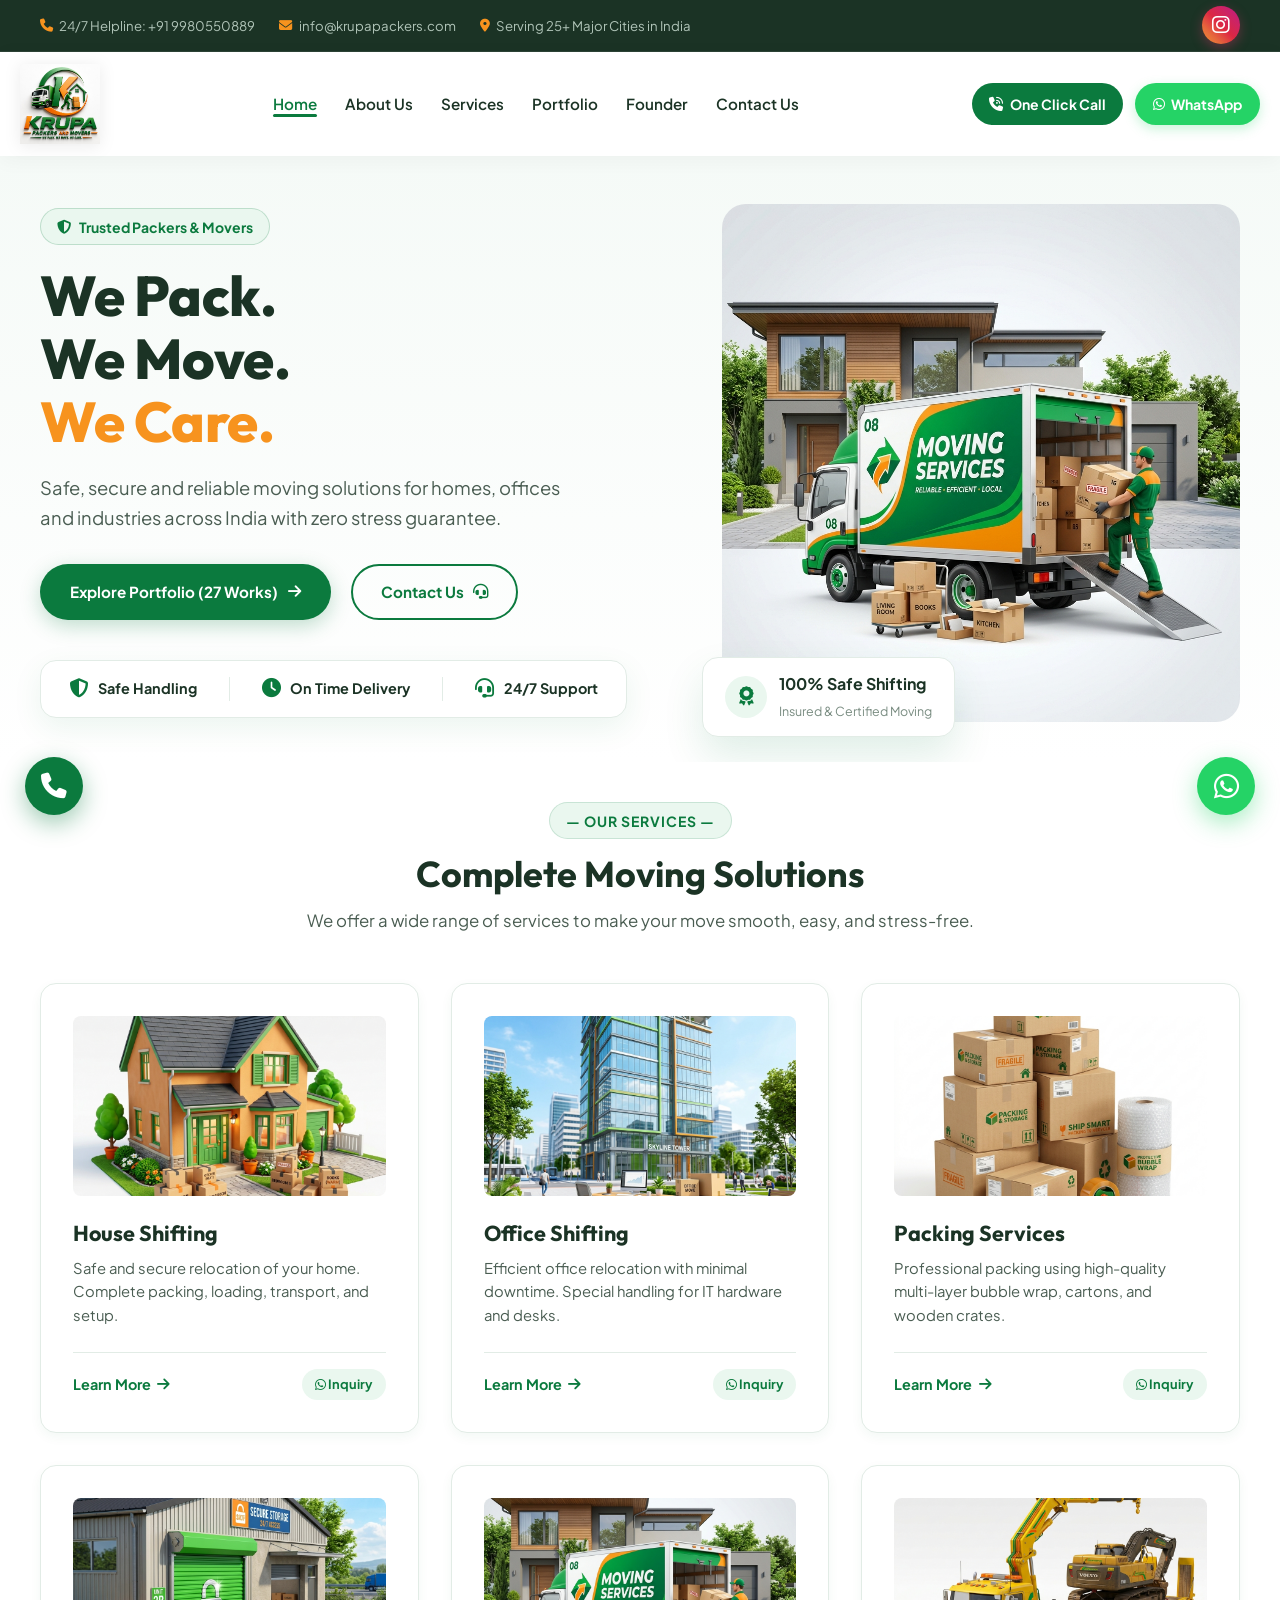
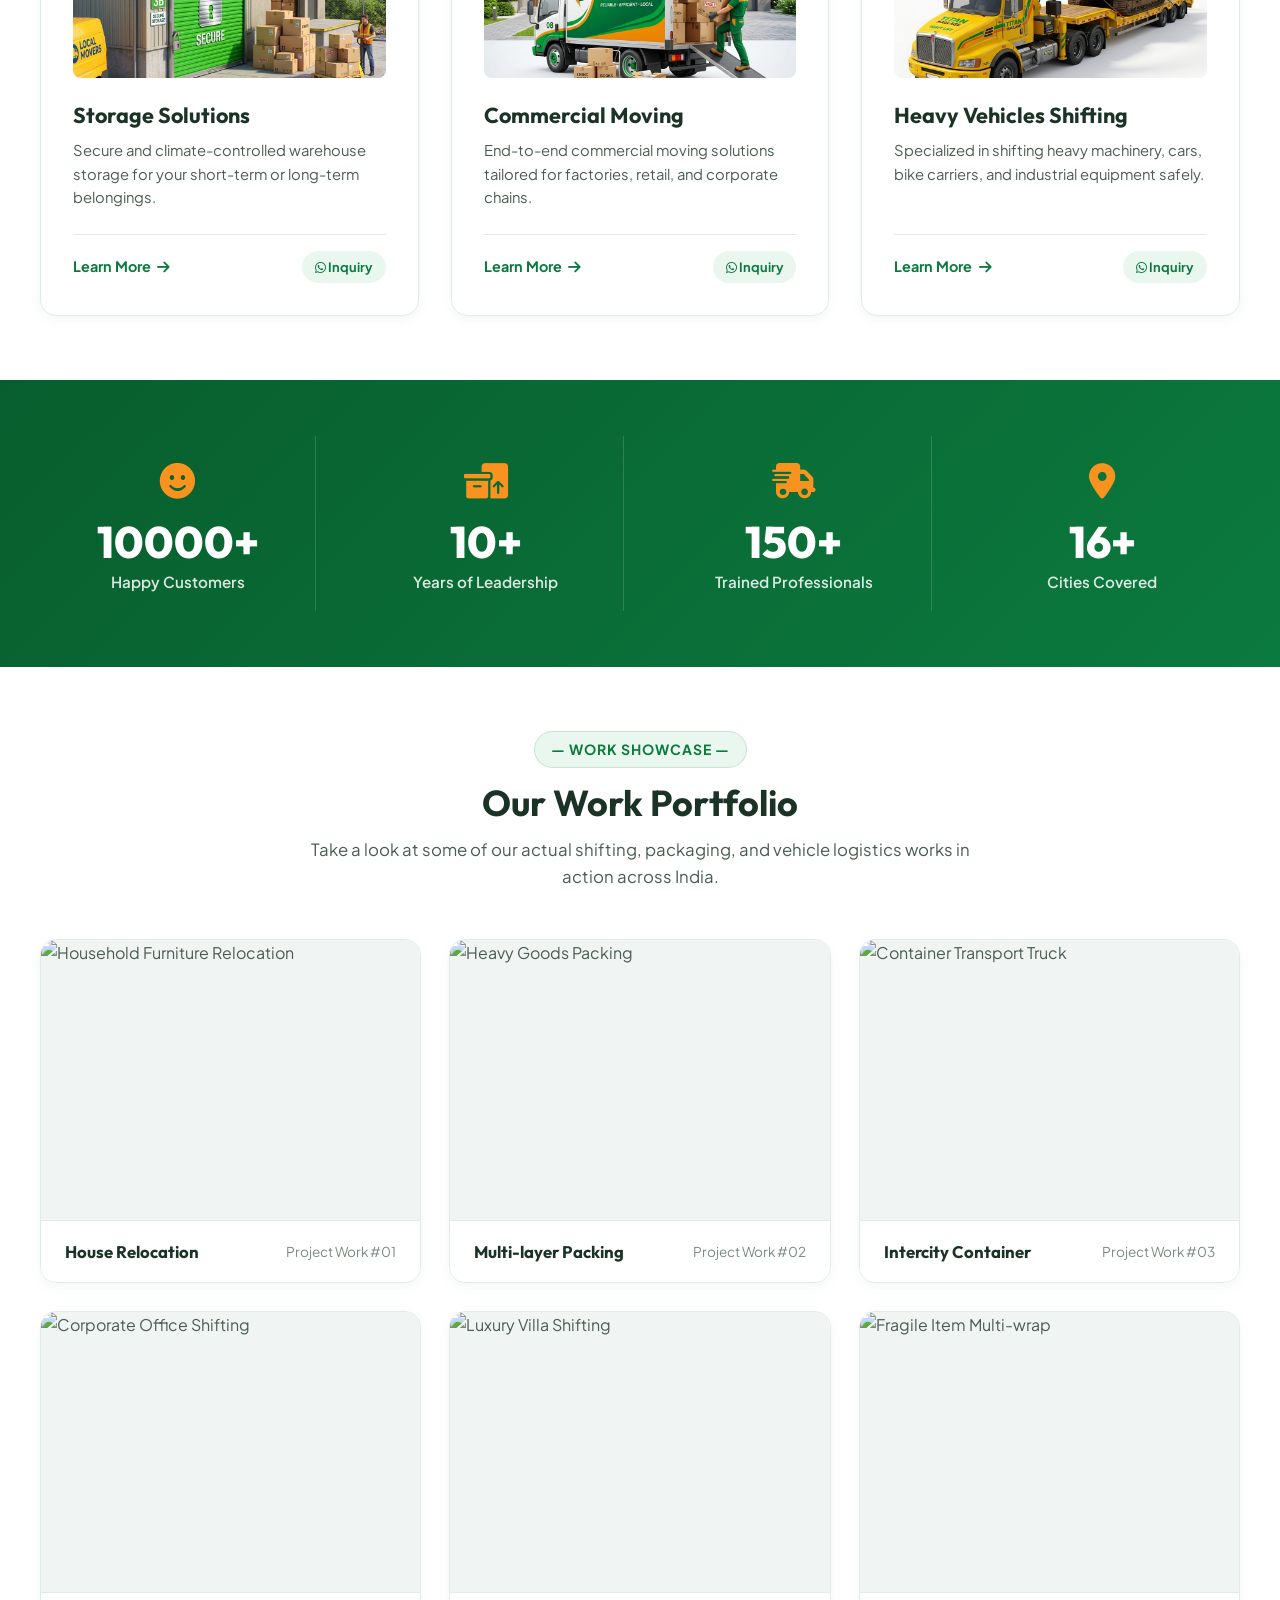
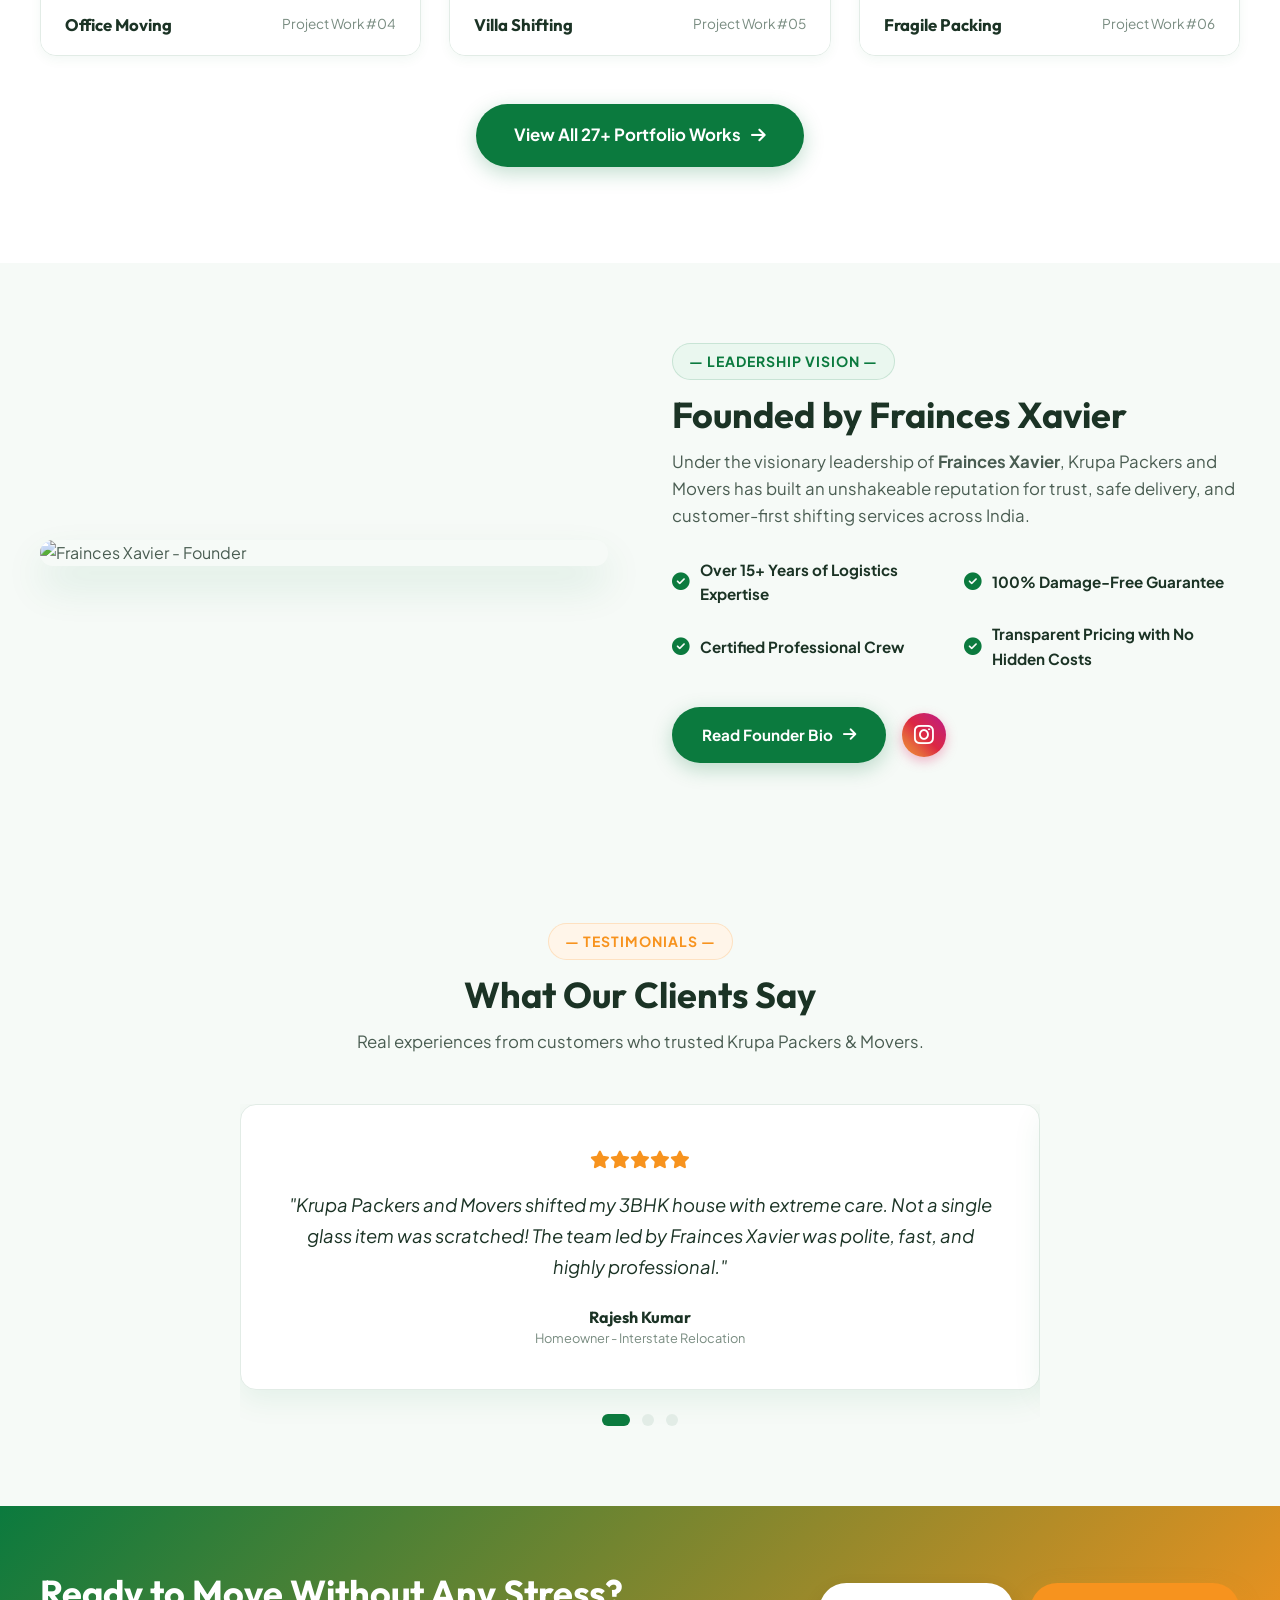
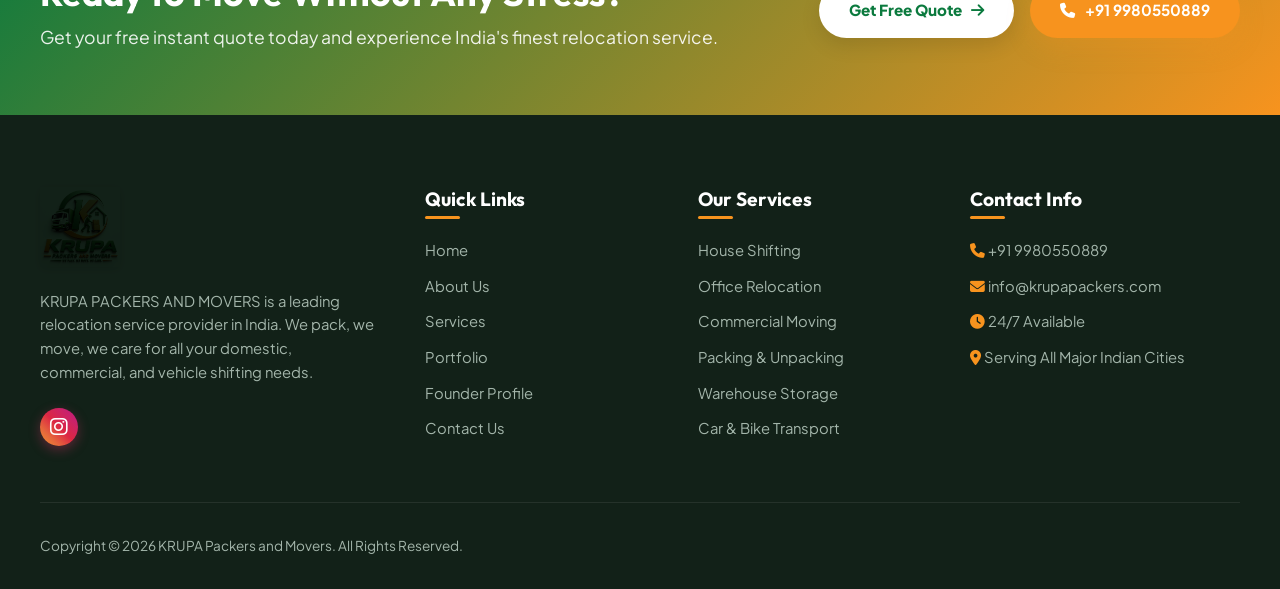
==== commit bae76228: "Fix portfolio card image box fitting, increase logo display size with seamless background blending, " ====
--- a/index.html
+++ b/index.html
@@ -20,12 +20,10 @@
         <span><i class="fa-solid fa-envelope"></i> info@krupapackers.com</span>
         <span><i class="fa-solid fa-location-dot"></i> Serving 25+ Major Cities in India</span>
       </div>
-      <div class="top-bar-social" style="display: flex; align-items: center; gap: 1rem;">
-        <a href="https://www.instagram.com/krupa_packers_34?utm_source=qr&igsh=MTd5anphd21tdjJmdw==" target="_blank" rel="noopener noreferrer" class="top-bar-instagram">
-          <img src="images/instagram_icon.png" alt="Instagram" class="instagram-icon-img">
-          <span>Follow Instagram</span>
+      <div class="top-bar-social">
+        <a href="https://www.instagram.com/krupa_packers_34?utm_source=qr&igsh=MTd5anphd21tdjJmdw==" target="_blank" rel="noopener noreferrer" class="top-bar-instagram-only" title="Follow Krupa Packers on Instagram">
+          <i class="fa-brands fa-instagram"></i>
         </a>
-        <a href="https://wa.me/919980550889" target="_blank" style="color: #25D366; font-weight:700;"><i class="fa-brands fa-whatsapp"></i> Chat on WhatsApp</a>
       </div>
     </div>
   </div>
@@ -79,9 +77,8 @@
       </ul>
       
       <div style="margin: 1.5rem 0; text-align: center;">
-        <a href="https://www.instagram.com/krupa_packers_34?utm_source=qr&igsh=MTd5anphd21tdjJmdw==" target="_blank" rel="noopener noreferrer" class="top-bar-instagram" style="justify-content: center; width: 100%; padding: 0.6rem;">
-          <img src="images/instagram_icon.png" alt="Instagram" class="instagram-icon-img">
-          <span>Connect on Instagram</span>
+        <a href="https://www.instagram.com/krupa_packers_34?utm_source=qr&igsh=MTd5anphd21tdjJmdw==" target="_blank" rel="noopener noreferrer" class="top-bar-instagram-only" style="width: 48px; height: 48px; font-size: 1.6rem;">
+          <i class="fa-brands fa-instagram"></i>
         </a>
       </div>
 
@@ -421,10 +418,6 @@
     <div class="container about-grid">
       <div class="about-img-wrapper">
         <img src="images/founder_frainces_xavier.jpeg" alt="Frainces Xavier - Founder" class="about-img" style="border-radius: var(--radius-lg);">
-        <div class="about-badge" style="background: var(--dark-heading); border-color: var(--accent);">
-          <h3 style="color: var(--accent);"><i class="fa-solid fa-crown"></i> Founder</h3>
-          <p style="color: #FFFFFF;">FRAINCES XAVIER</p>
-        </div>
       </div>
 
       <div class="about-content">
@@ -441,13 +434,12 @@
           <li><i class="fa-solid fa-circle-check"></i> Transparent Pricing with No Hidden Costs</li>
         </ul>
 
-        <div style="margin-top: 1.5rem; display: flex; gap: 1rem; flex-wrap: wrap;">
+        <div style="margin-top: 1.5rem; display: flex; gap: 1rem; align-items: center; flex-wrap: wrap;">
           <a href="team.html" class="btn btn-primary">
             Read Founder Bio <i class="fa-solid fa-arrow-right"></i>
           </a>
-          <a href="https://www.instagram.com/krupa_packers_34?utm_source=qr&igsh=MTd5anphd21tdjJmdw==" target="_blank" rel="noopener noreferrer" class="top-bar-instagram" style="padding: 0.85rem 1.25rem;">
-            <img src="images/instagram_icon.png" alt="Instagram" class="instagram-icon-img">
-            <span>Follow Instagram</span>
+          <a href="https://www.instagram.com/krupa_packers_34?utm_source=qr&igsh=MTd5anphd21tdjJmdw==" target="_blank" rel="noopener noreferrer" class="top-bar-instagram-only" style="width: 44px; height: 44px; font-size: 1.4rem;" title="Follow Instagram">
+            <i class="fa-brands fa-instagram"></i>
           </a>
         </div>
       </div>
@@ -542,9 +534,8 @@
           <img src="images/logo.png" alt="KRUPA Packers & Movers">
           <p>KRUPA PACKERS AND MOVERS is a leading relocation service provider in India. We pack, we move, we care for all your domestic, commercial, and vehicle shifting needs.</p>
           <div style="margin-top: 1rem;">
-            <a href="https://www.instagram.com/krupa_packers_34?utm_source=qr&igsh=MTd5anphd21tdjJmdw==" target="_blank" rel="noopener noreferrer" class="instagram-link">
-              <img src="images/instagram_icon.png" alt="Instagram" class="instagram-icon-img">
-              <span>Follow @krupa_packers_34</span>
+            <a href="https://www.instagram.com/krupa_packers_34?utm_source=qr&igsh=MTd5anphd21tdjJmdw==" target="_blank" rel="noopener noreferrer" class="top-bar-instagram-only" title="Follow Instagram">
+              <i class="fa-brands fa-instagram"></i>
             </a>
           </div>
         </div>
--- a/css/style.css
+++ b/css/style.css
@@ -261,17 +261,20 @@
 }
 
 .brand-logo img {
-  height: 58px;
-  max-width: 280px;
+  height: 80px;
+  max-height: 90px;
+  max-width: 340px;
   width: auto;
   object-fit: contain;
   mix-blend-mode: multiply;
-  filter: drop-shadow(0 2px 6px rgba(0, 0, 0, 0.05));
+  filter: drop-shadow(0 2px 8px rgba(0, 0, 0, 0.08));
   transition: transform 0.2s ease;
+  background: transparent;
+  border: none;
 }
 
 .brand-logo:hover img {
-  transform: scale(1.02);
+  transform: scale(1.03);
 }
 
 .nav-links {
@@ -1928,62 +1931,67 @@
 
 /* 1. Logo Blending & Header/Footer Adjustments */
 .brand-logo img, .drawer-logo {
-  height: 58px;
-  max-width: 280px;
+  height: 80px;
+  max-height: 90px;
+  max-width: 320px;
   width: auto;
   object-fit: contain;
   mix-blend-mode: multiply;
-  filter: drop-shadow(0 2px 6px rgba(0, 0, 0, 0.05));
+  filter: drop-shadow(0 2px 8px rgba(0, 0, 0, 0.08));
   transition: transform 0.25s ease;
+  background: transparent;
+  border: none;
 }
 
 .footer-brand img {
-  height: 55px;
+  height: 80px;
+  max-height: 88px;
   width: auto;
   object-fit: contain;
   margin-bottom: 1rem;
-  background: rgba(255, 255, 255, 0.95);
-  padding: 6px 14px;
-  border-radius: var(--radius-sm);
+  background: transparent;
+  padding: 0;
+  border: none;
+  box-shadow: none;
+  mix-blend-mode: multiply;
+  filter: drop-shadow(0 2px 6px rgba(0,0,0,0.15));
   display: inline-block;
 }
 
-/* Instagram Header & Footer Badges */
+/* Top bar Instagram ONLY Icon Button */
+.top-bar-instagram-only {
+  display: inline-flex;
+  align-items: center;
+  justify-content: center;
+  width: 38px;
+  height: 38px;
+  border-radius: 50%;
+  background: linear-gradient(45deg, #f09433 0%, #e6683c 25%, #dc2743 50%, #cc2366 75%, #bc1888 100%);
+  color: #ffffff !important;
+  font-size: 1.25rem;
+  box-shadow: 0 4px 12px rgba(225, 48, 108, 0.35);
+  transition: transform 0.25s cubic-bezier(0.34, 1.56, 0.64, 1), box-shadow 0.25s ease;
+}
+
+.top-bar-instagram-only:hover {
+  transform: scale(1.15) rotate(6deg);
+  box-shadow: 0 6px 18px rgba(225, 48, 108, 0.5);
+}
+
+/* Instagram Link Badges */
 .instagram-link {
   display: inline-flex;
   align-items: center;
-  gap: 0.4rem;
+  gap: 0.5rem;
   color: #E1306C;
   font-weight: 700;
+  font-size: 1.1rem;
   transition: transform 0.2s ease, opacity 0.2s ease;
 }
 
 .instagram-link:hover {
-  transform: translateY(-1px);
-  opacity: 0.9;
-}
-
-.instagram-icon-img {
-  width: 22px;
-  height: 22px;
-  object-fit: contain;
-  border-radius: 6px;
-  vertical-align: middle;
-}
-
-/* Top bar Instagram CTA */
-.top-bar-instagram {
-  display: inline-flex;
-  align-items: center;
-  gap: 0.45rem;
-  background: linear-gradient(45deg, #f09433 0%, #e6683c 25%, #dc2743 50%, #cc2366 75%, #bc1888 100%);
-  color: #ffffff !important;
-  font-size: 0.8rem;
-  font-weight: 700;
-  padding: 0.3rem 0.85rem;
-  border-radius: 30px;
-  box-shadow: 0 2px 8px rgba(225, 48, 108, 0.3);
-  transition: transform 0.2s ease, box-shadow 0.2s ease;
+  transform: translateY(-2px);
+  opacity: 0.95;
 }
 
 .top-bar-instagram:hover {
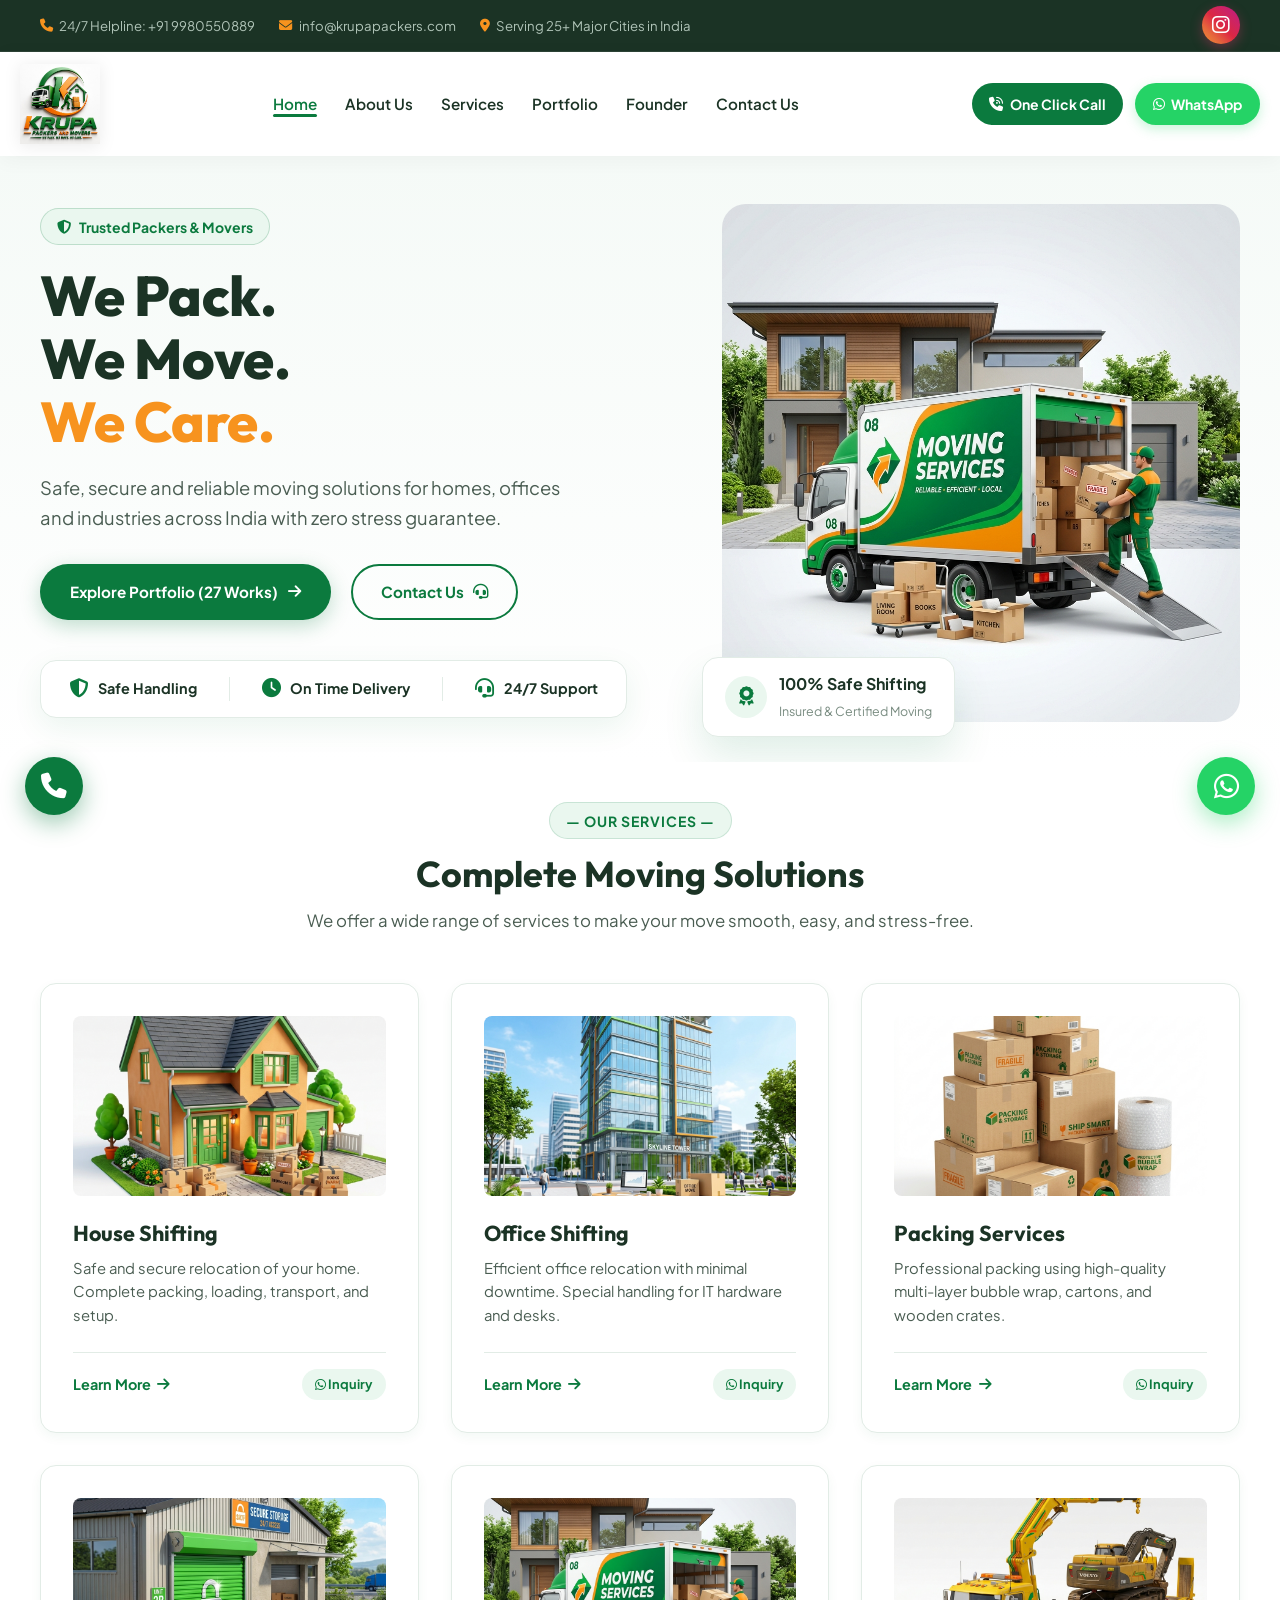
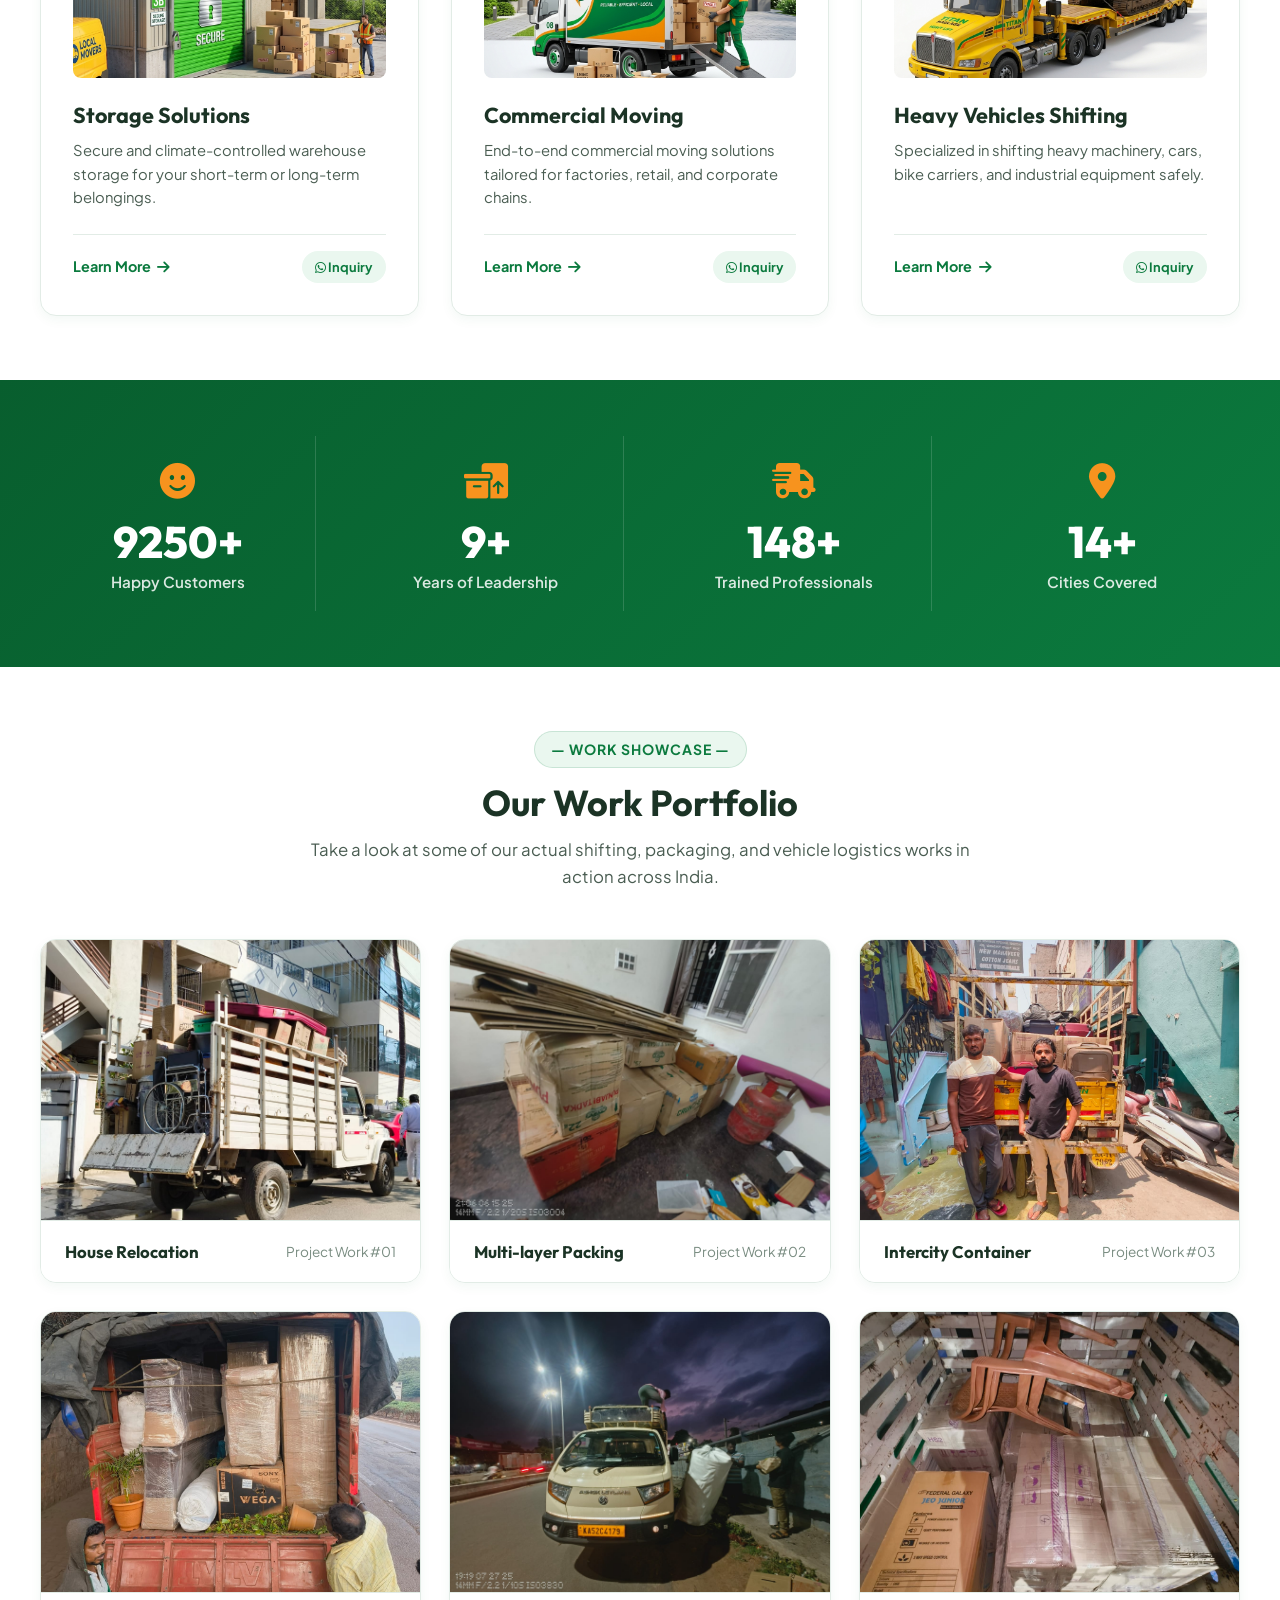
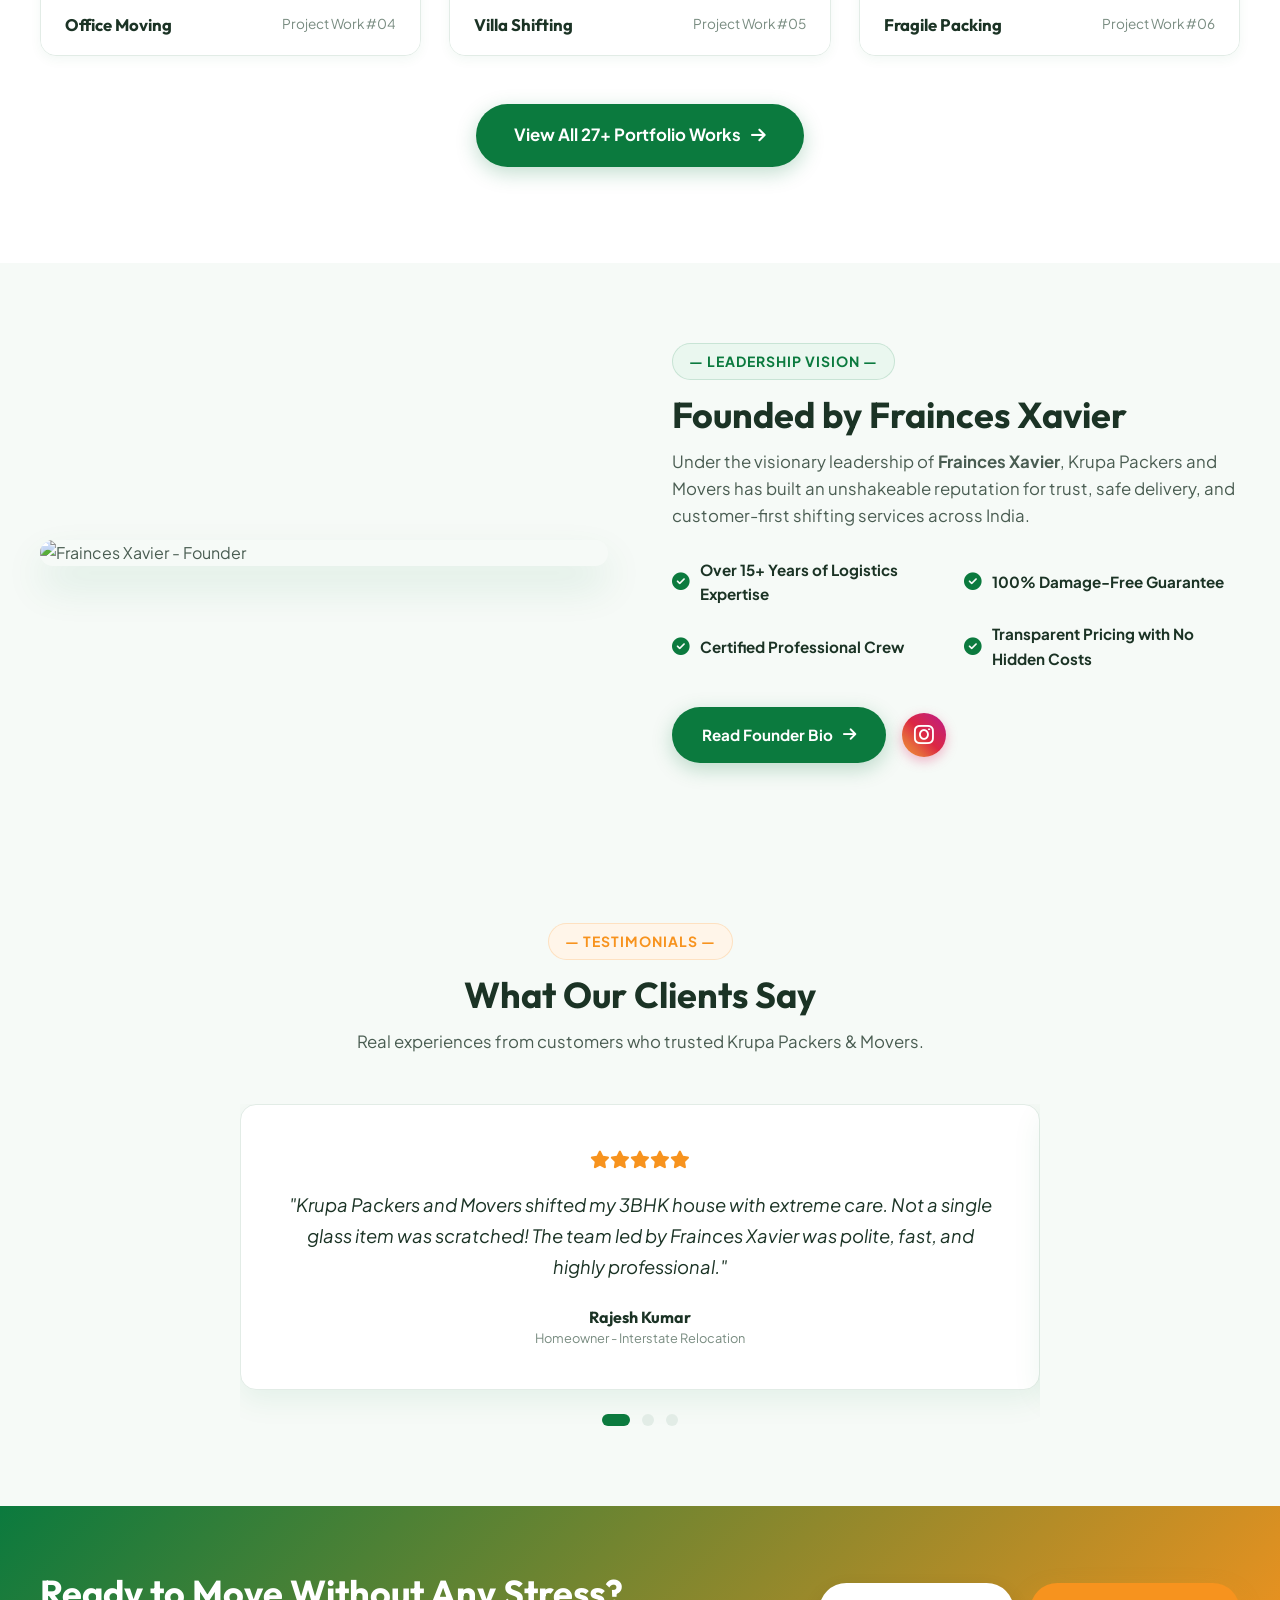
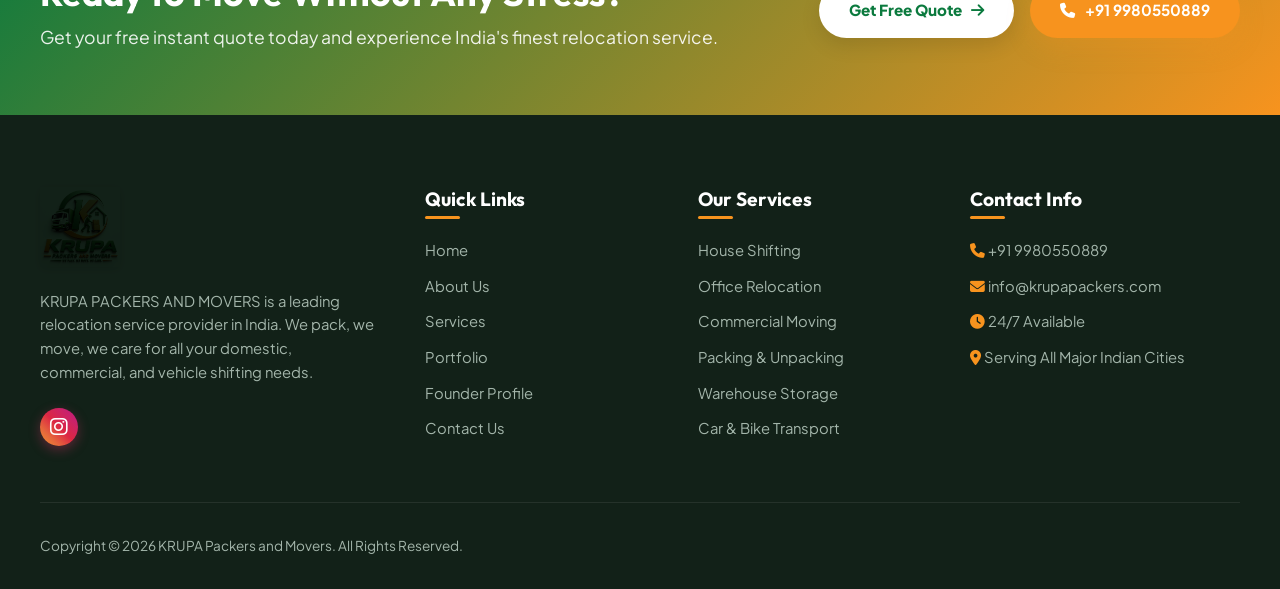
==== commit 6e3f9ff3: "Standardize portfolio image paths with web-safe names (work_1.png to work_27.png) and fix image rend" ====
--- a/index.html
+++ b/index.html
@@ -292,7 +292,7 @@
         <!-- Work 1 -->
         <div class="portfolio-card-box gallery-item house" data-lightbox>
           <div class="portfolio-card-media">
-            <img src="image copy 7.png" alt="Household Furniture Relocation">
+            <img src="images/work_1.png" alt="Household Furniture Relocation">
             <div class="portfolio-card-overlay">
               <div class="portfolio-card-zoom-btn"><i class="fa-solid fa-expand"></i></div>
               <div class="portfolio-card-info">
@@ -310,7 +310,7 @@
         <!-- Work 2 -->
         <div class="portfolio-card-box gallery-item packing" data-lightbox>
           <div class="portfolio-card-media">
-            <img src="image copy 8.png" alt="Heavy Goods Packing">
+            <img src="images/work_2.png" alt="Heavy Goods Packing">
             <div class="portfolio-card-overlay">
               <div class="portfolio-card-zoom-btn"><i class="fa-solid fa-expand"></i></div>
               <div class="portfolio-card-info">
@@ -328,7 +328,7 @@
         <!-- Work 3 -->
         <div class="portfolio-card-box gallery-item transport" data-lightbox>
           <div class="portfolio-card-media">
-            <img src="image copy 9.png" alt="Container Transport Truck">
+            <img src="images/work_3.png" alt="Container Transport Truck">
             <div class="portfolio-card-overlay">
               <div class="portfolio-card-zoom-btn"><i class="fa-solid fa-expand"></i></div>
               <div class="portfolio-card-info">
@@ -346,7 +346,7 @@
         <!-- Work 4 -->
         <div class="portfolio-card-box gallery-item office" data-lightbox>
           <div class="portfolio-card-media">
-            <img src="image copy 10.png" alt="Corporate Office Shifting">
+            <img src="images/work_4.png" alt="Corporate Office Shifting">
             <div class="portfolio-card-overlay">
               <div class="portfolio-card-zoom-btn"><i class="fa-solid fa-expand"></i></div>
               <div class="portfolio-card-info">
@@ -364,7 +364,7 @@
         <!-- Work 5 -->
         <div class="portfolio-card-box gallery-item house" data-lightbox>
           <div class="portfolio-card-media">
-            <img src="image copy 11.png" alt="Luxury Villa Shifting">
+            <img src="images/work_5.png" alt="Luxury Villa Shifting">
             <div class="portfolio-card-overlay">
               <div class="portfolio-card-zoom-btn"><i class="fa-solid fa-expand"></i></div>
               <div class="portfolio-card-info">
@@ -382,7 +382,7 @@
         <!-- Work 6 -->
         <div class="portfolio-card-box gallery-item packing" data-lightbox>
           <div class="portfolio-card-media">
-            <img src="image copy 12.png" alt="Fragile Item Multi-wrap">
+            <img src="images/work_6.png" alt="Fragile Item Multi-wrap">
             <div class="portfolio-card-overlay">
               <div class="portfolio-card-zoom-btn"><i class="fa-solid fa-expand"></i></div>
               <div class="portfolio-card-info">
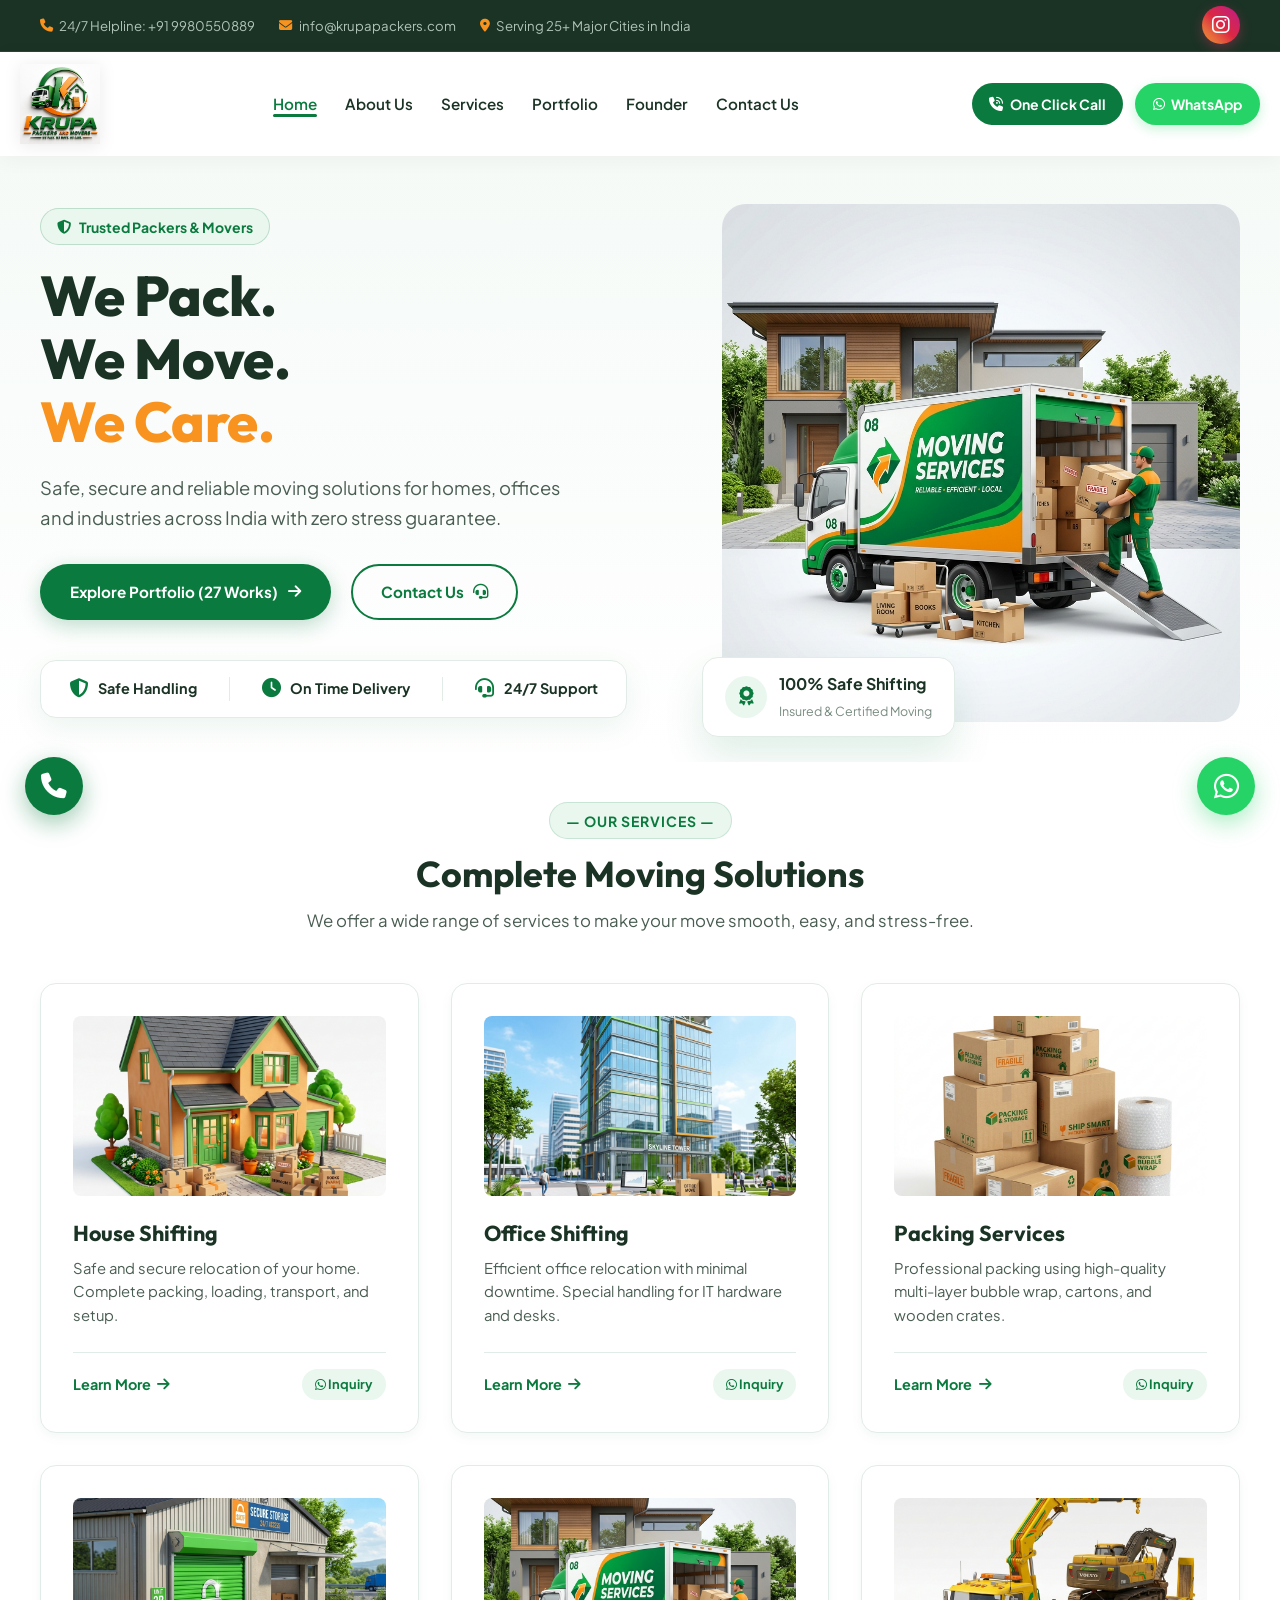
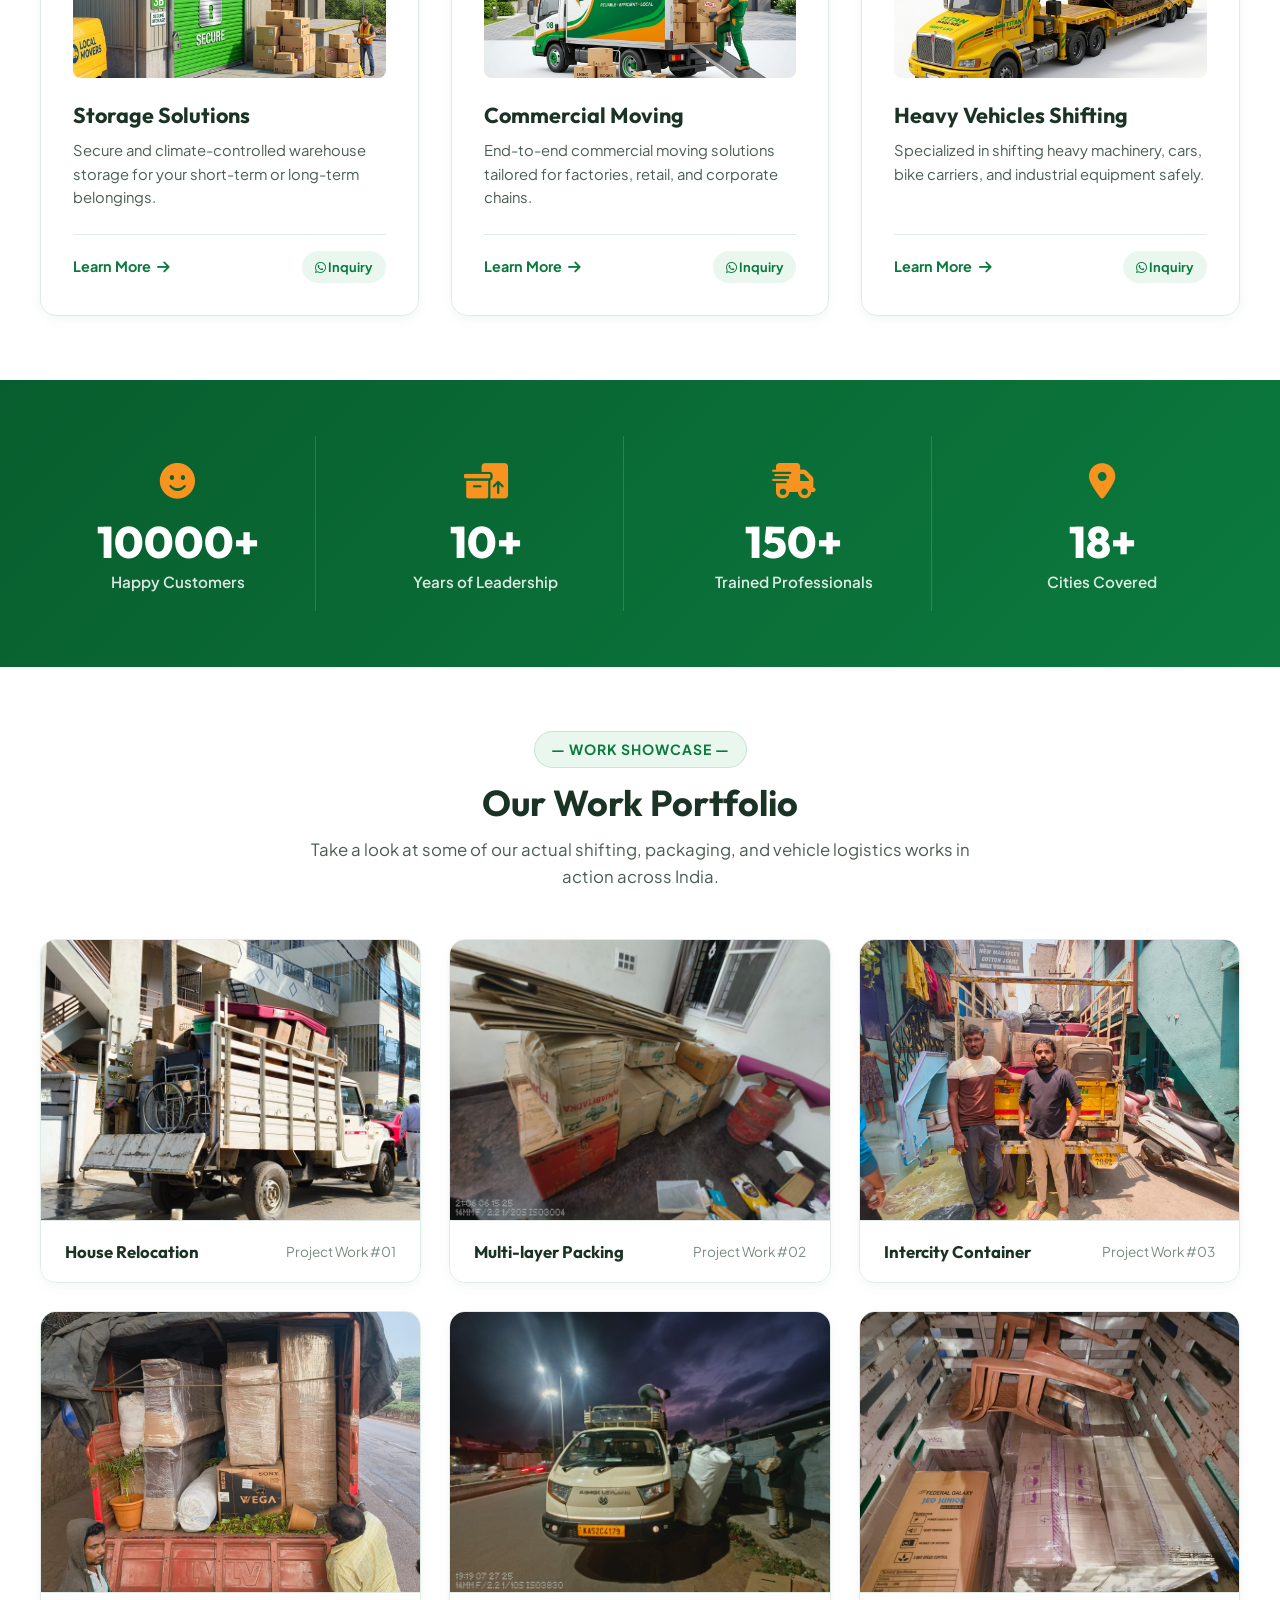
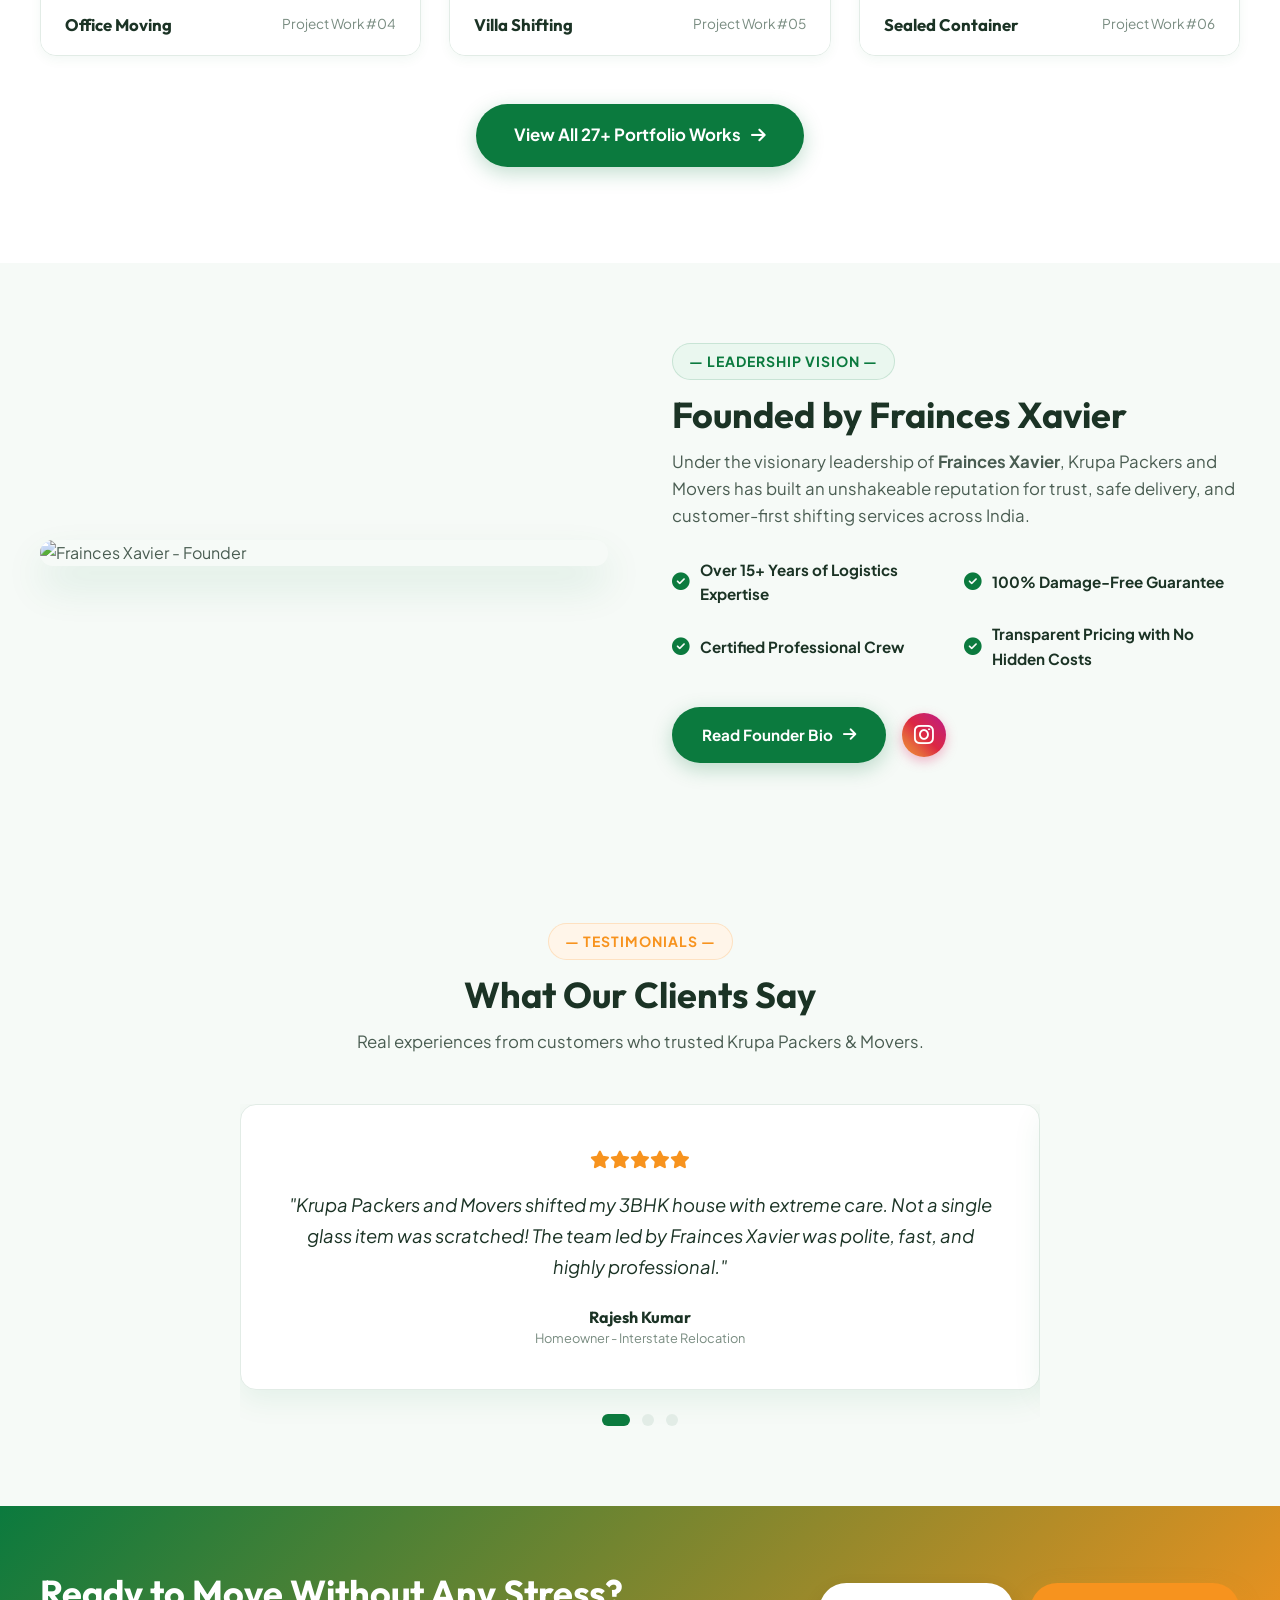
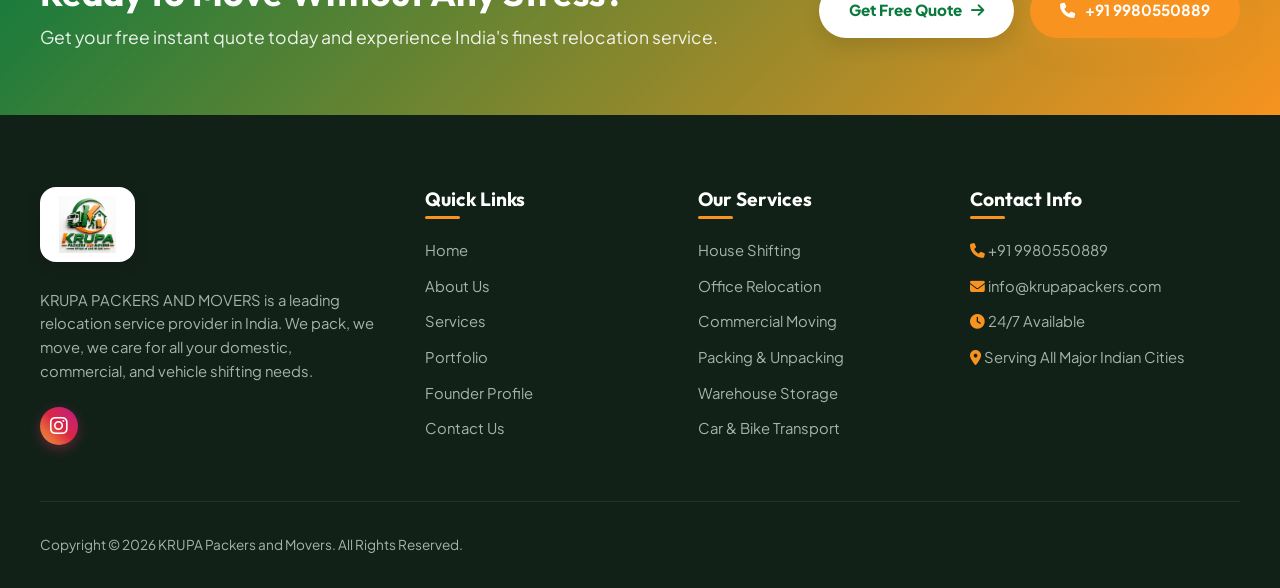
==== commit 56d69dc0: "Fit next 5 relocation project photos into portfolio grid boxes 6 through 10 with updated tags, title" ====
--- a/index.html
+++ b/index.html
@@ -380,19 +380,19 @@
         </div>
 
         <!-- Work 6 -->
-        <div class="portfolio-card-box gallery-item packing" data-lightbox>
+        <div class="portfolio-card-box gallery-item transport" data-lightbox>
           <div class="portfolio-card-media">
-            <img src="images/work_6.png" alt="Fragile Item Multi-wrap">
+            <img src="images/work_6.png" alt="Interstate Sealed Cargo Container">
             <div class="portfolio-card-overlay">
               <div class="portfolio-card-zoom-btn"><i class="fa-solid fa-expand"></i></div>
               <div class="portfolio-card-info">
-                <span class="portfolio-card-tag">Packing Quality</span>
-                <h4 class="portfolio-card-title">Fragile Glass & Electronics Wrap</h4>
+                <span class="portfolio-card-tag">Logistics & Fleet</span>
+                <h4 class="portfolio-card-title">Interstate Sealed Cargo Container</h4>
               </div>
             </div>
           </div>
           <div class="portfolio-card-caption">
-            <h4>Fragile Packing</h4>
+            <h4>Sealed Container</h4>
             <span>Project Work #06</span>
           </div>
         </div>
--- a/css/style.css
+++ b/css/style.css
@@ -266,7 +266,6 @@
   max-width: 340px;
   width: auto;
   object-fit: contain;
-  mix-blend-mode: multiply;
   filter: drop-shadow(0 2px 8px rgba(0, 0, 0, 0.08));
   transition: transform 0.2s ease;
   background: transparent;
@@ -1929,14 +1928,13 @@
    PORTFOLIO, FOUNDER GRAND BOX, LOGO BLEND & INSTAGRAM STYLES
    ========================================================================== */
 
-/* 1. Logo Blending & Header/Footer Adjustments */
+/* 1. Logo Contrast & Sizing Adjustments */
 .brand-logo img, .drawer-logo {
   height: 80px;
   max-height: 90px;
   max-width: 320px;
   width: auto;
   object-fit: contain;
-  mix-blend-mode: multiply;
   filter: drop-shadow(0 2px 8px rgba(0, 0, 0, 0.08));
   transition: transform 0.25s ease;
   background: transparent;
@@ -1944,18 +1942,17 @@
 }
 
 .footer-brand img {
-  height: 80px;
-  max-height: 88px;
+  height: 75px;
+  max-height: 82px;
   width: auto;
   object-fit: contain;
-  margin-bottom: 1rem;
-  background: transparent;
-  padding: 0;
-  border: none;
-  box-shadow: none;
-  mix-blend-mode: multiply;
-  filter: drop-shadow(0 2px 6px rgba(0,0,0,0.15));
+  margin-bottom: 1.25rem;
+  background: #FFFFFF;
+  padding: 8px 18px;
+  border-radius: var(--radius-md);
+  box-shadow: 0 4px 15px rgba(0, 0, 0, 0.15);
   display: inline-block;
+  border: 1px solid rgba(255, 255, 255, 0.2);
 }
 
 /* Top bar Instagram ONLY Icon Button */
@@ -2243,13 +2240,18 @@
   height: 280px;
   overflow: hidden;
   background: #F0F4F2;
+  display: flex;
+  align-items: center;
+  justify-content: center;
 }
 
 .portfolio-card-media img {
   width: 100%;
   height: 100%;
+  max-width: 100%;
   object-fit: cover;
   object-position: center;
+  display: block;
   transition: transform 0.5s cubic-bezier(0.16, 1, 0.3, 1);
 }
 
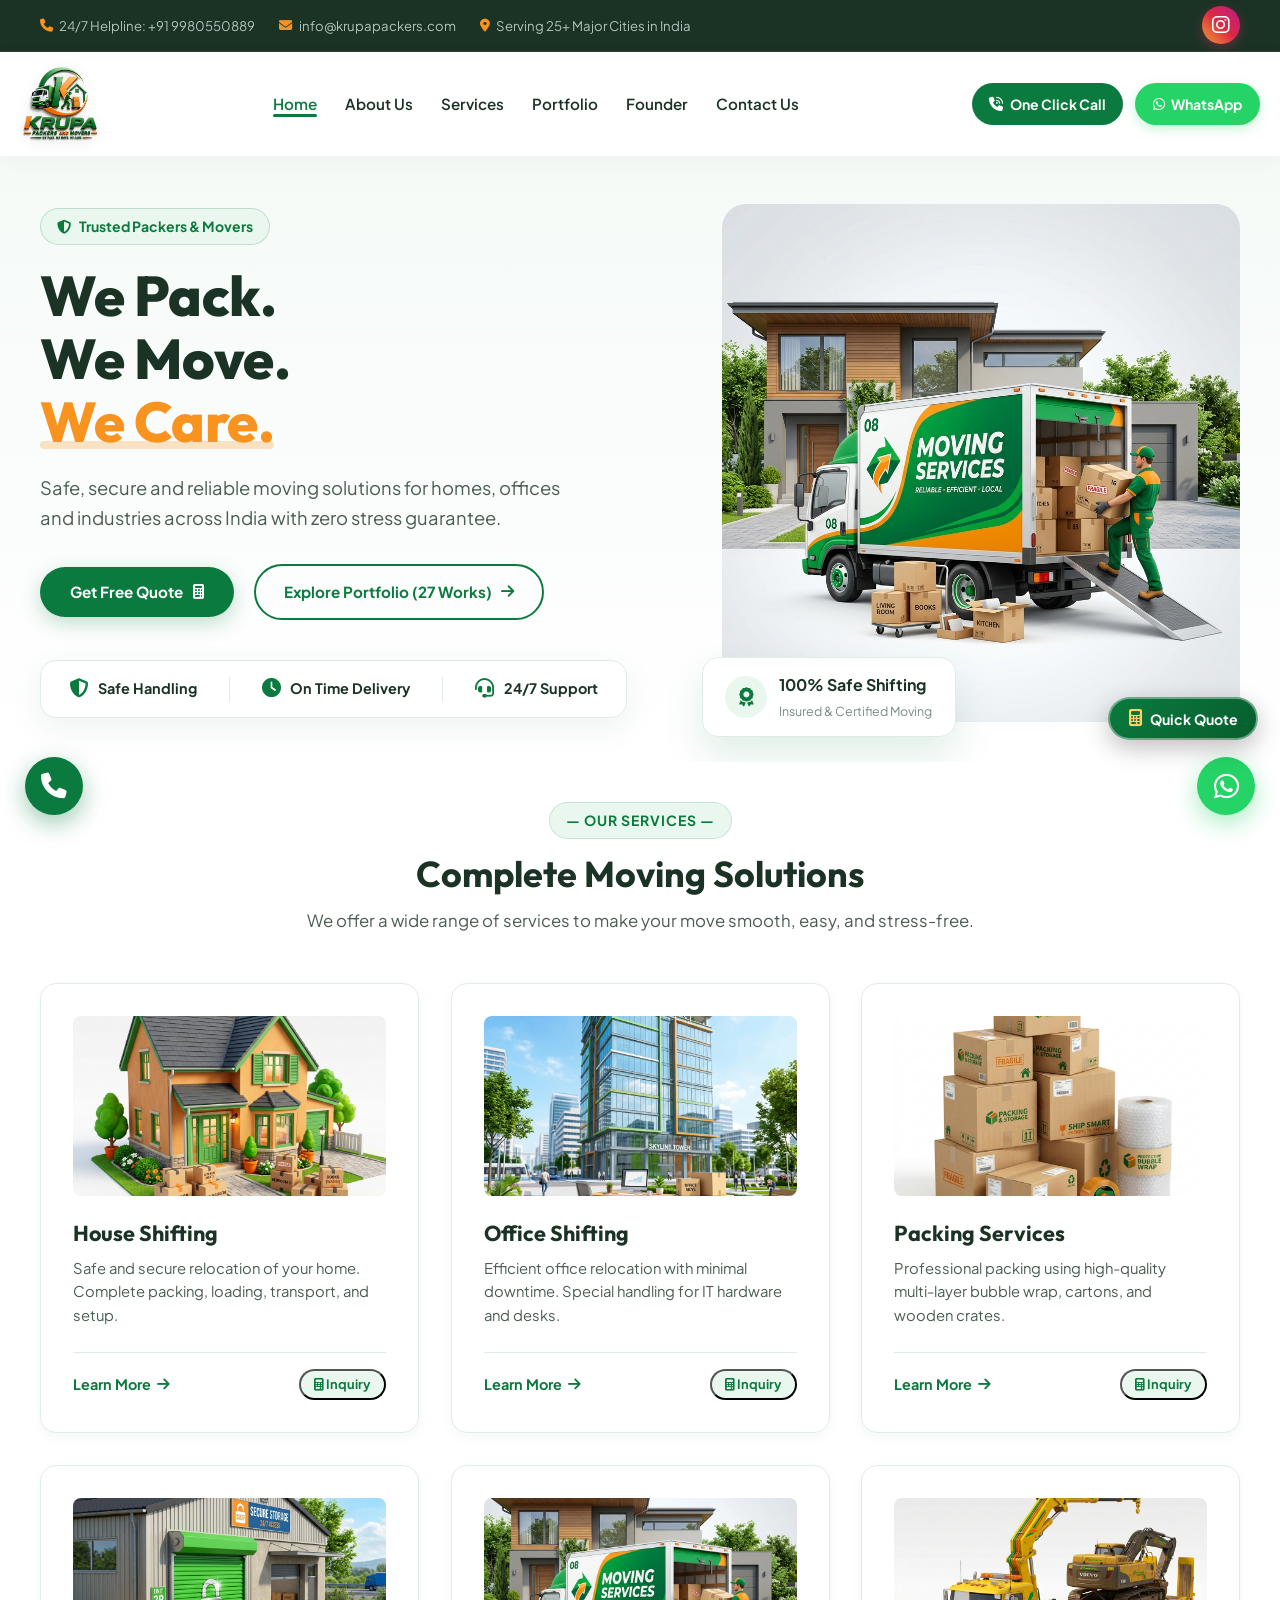
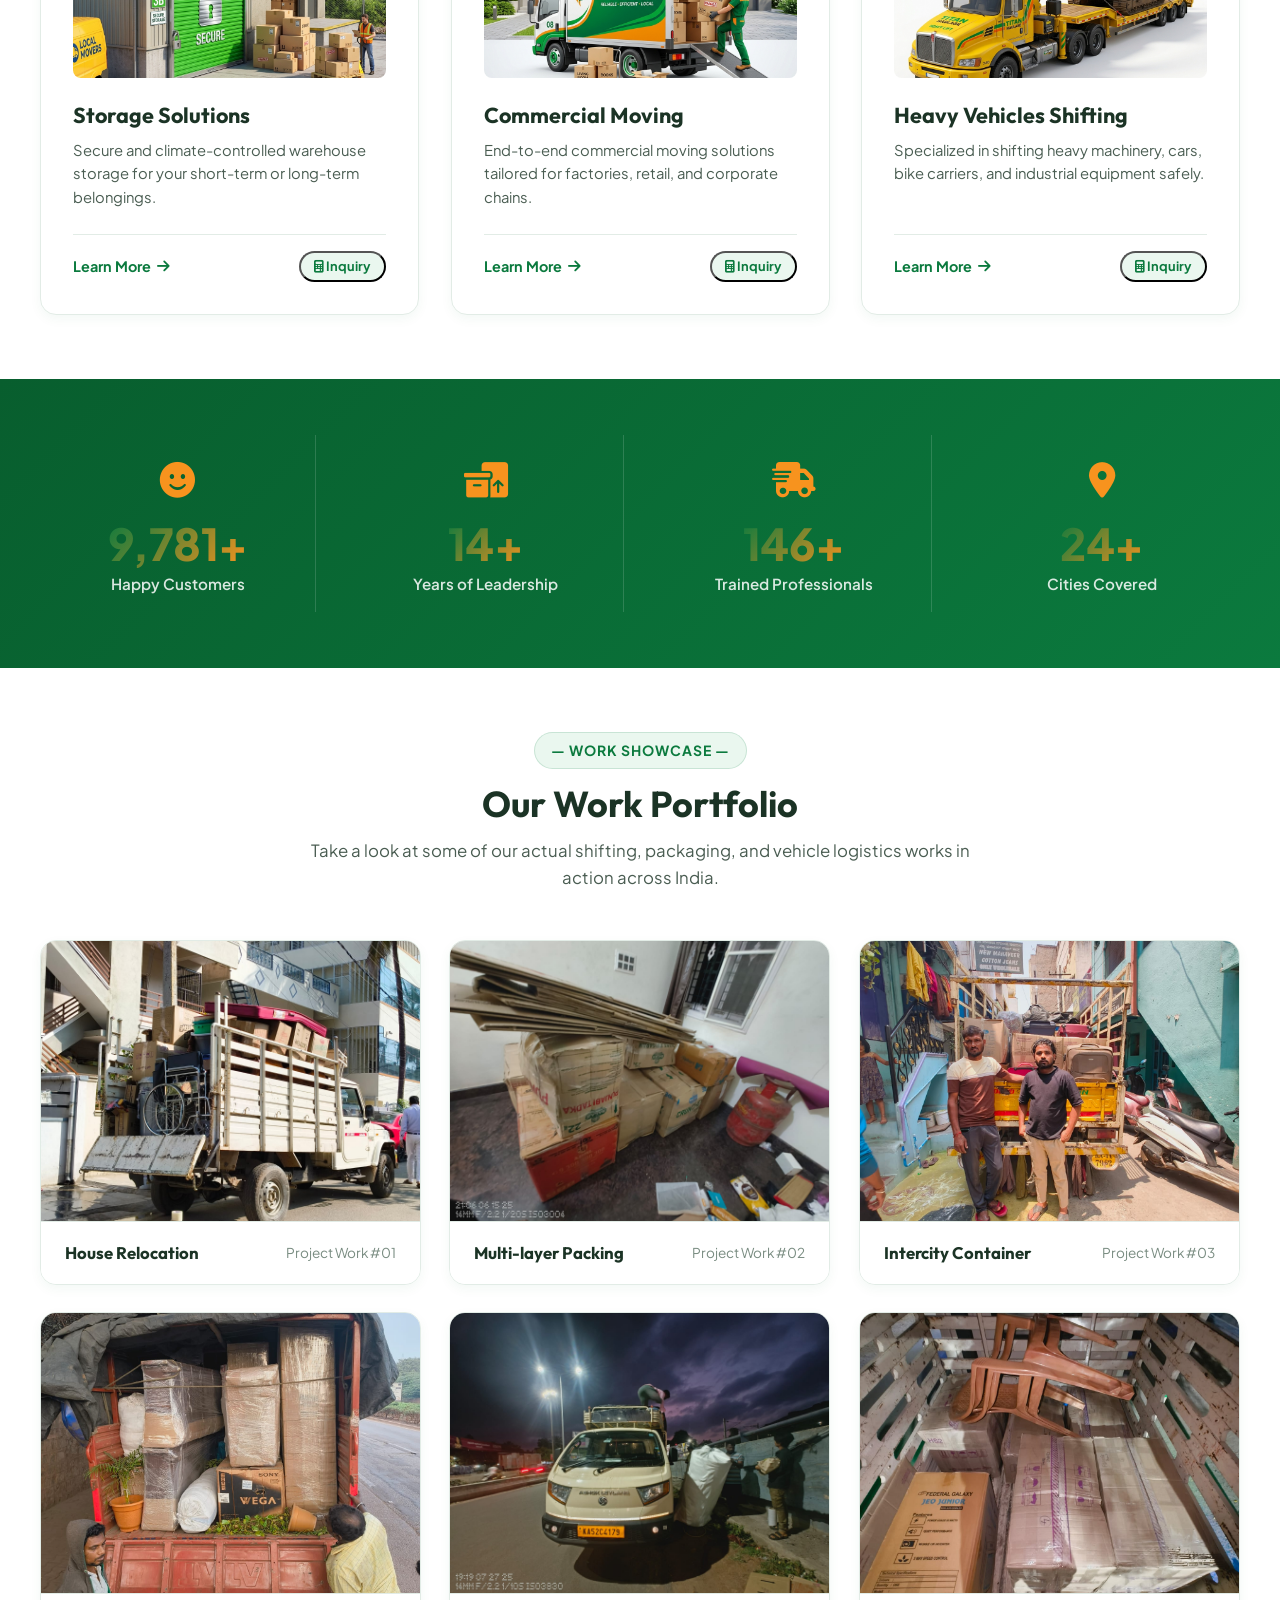
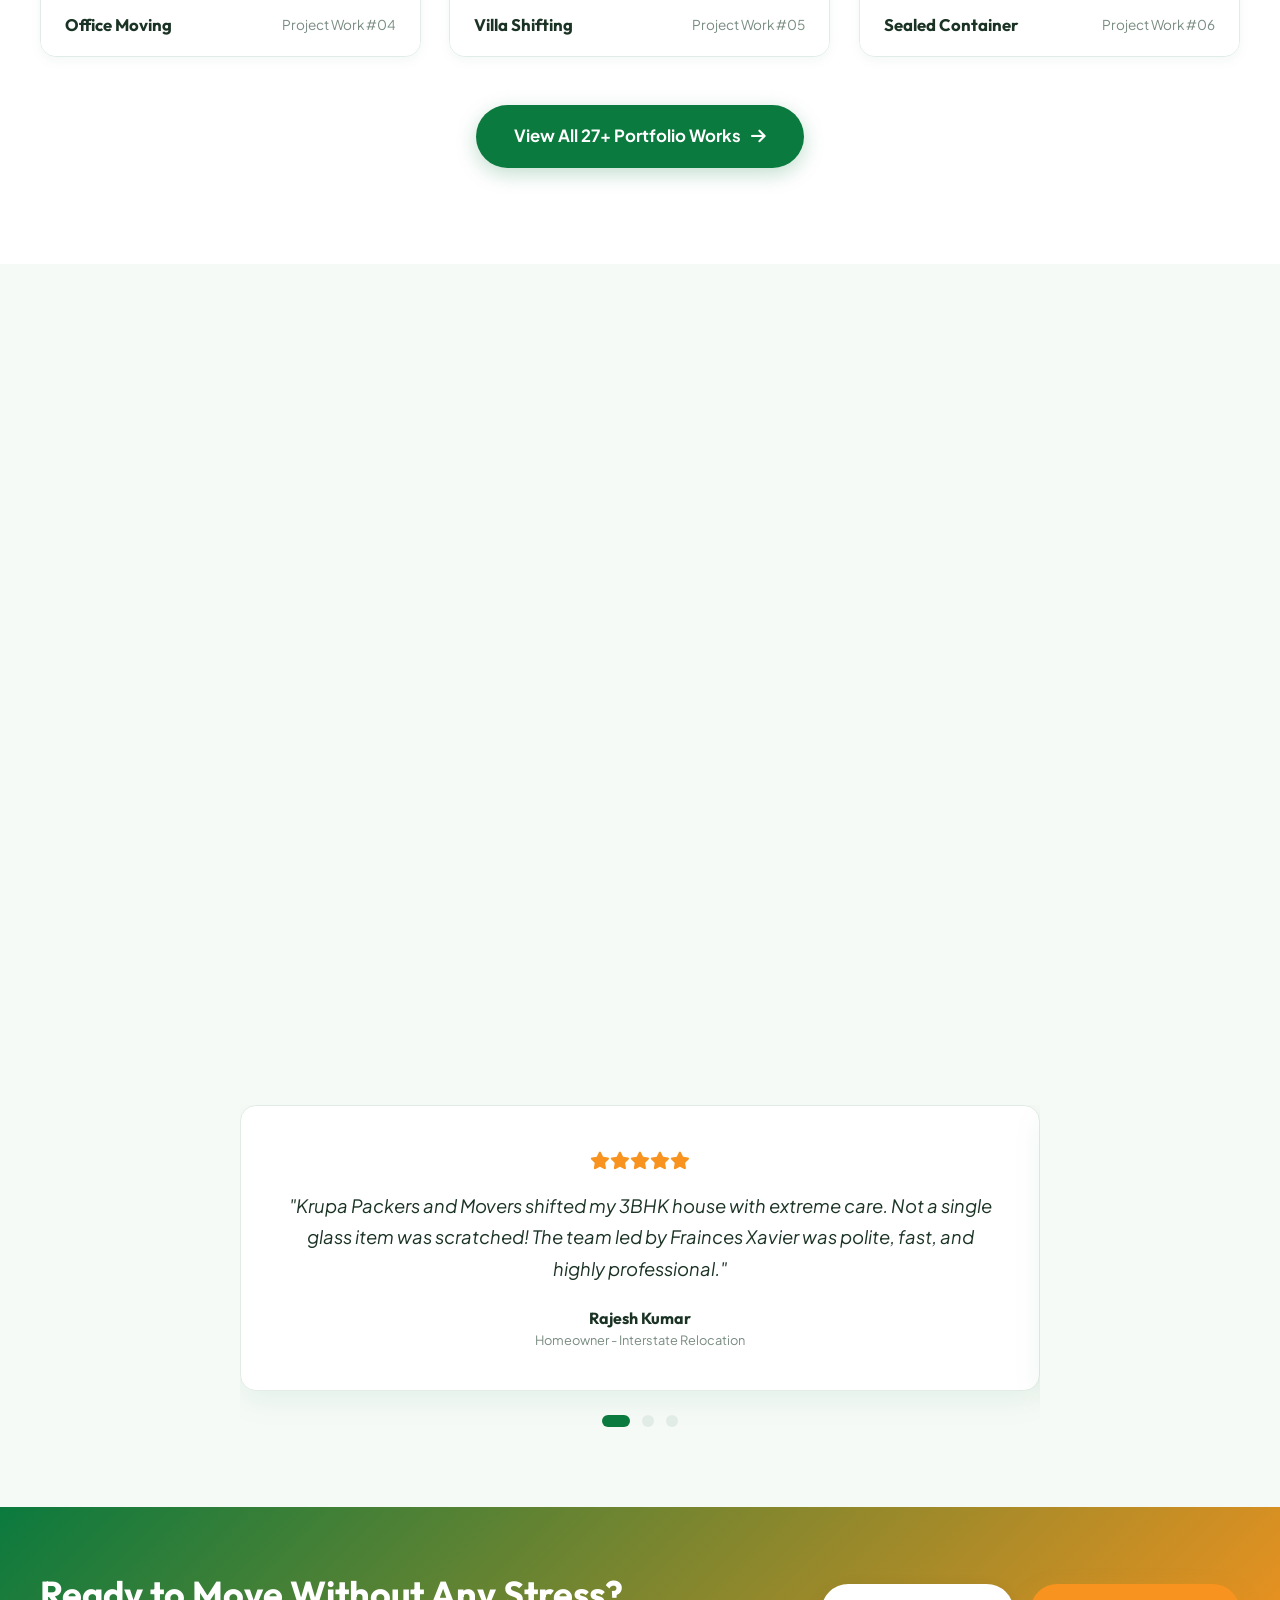
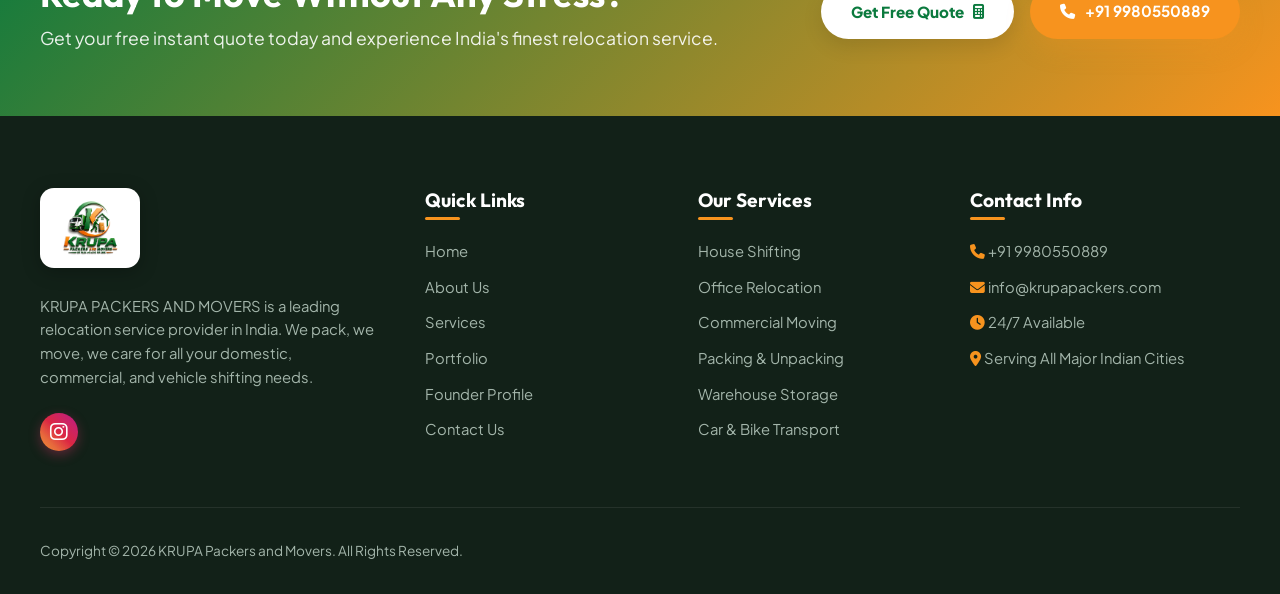
==== commit 96d41b94: "feat: add scroll reveal animations, quote popup modals, and counting mode stats numbers" ====
--- a/index.html
+++ b/index.html
@@ -5,6 +5,58 @@
   <meta name="viewport" content="width=device-width, initial-scale=1.0">
   <title>KRUPA PACKERS AND MOVERS - We Pack. We Move. We Care.</title>
   <meta name="description" content="Krupa Packers and Movers offers professional, safe, and affordable house shifting, office relocation, commercial moving, packing, and storage services. Call 9980550889 today for a free quote!">
+  <meta name="google-site-verification" content="f5rbrR-1bZlABWKg3woAiJCazOSAahwY9hzvWr8LjQ" />
+  <link rel="canonical" href="https://krupapackersandmovers.com/">
+
+  <!-- Open Graph / Social Media Meta Tags -->
+  <meta property="og:type" content="website">
+  <meta property="og:url" content="https://krupapackersandmovers.com/">
+  <meta property="og:title" content="KRUPA PACKERS AND MOVERS - Reliable Shifting Services">
+  <meta property="og:description" content="Professional, safe, and affordable house shifting, office relocation, commercial moving, packing & storage across India. Call +91 9980550889.">
+  <meta property="og:image" content="https://krupapackersandmovers.com/images/logo.png">
+
+  <!-- Schema.org JSON-LD Structured Data for Google SEO -->
+  <script type="application/ld+json">
+  {
+    "@context": "https://schema.org",
+    "@type": "MovingCompany",
+    "name": "Krupa Packers and Movers",
+    "image": "https://krupapackersandmovers.com/images/logo.png",
+    "@id": "https://krupapackersandmovers.com/#organization",
+    "url": "https://krupapackersandmovers.com/",
+    "telephone": "+919980550889",
+    "priceRange": "₹₹",
+    "address": {
+      "@type": "PostalAddress",
+      "addressLocality": "Bellary",
+      "addressRegion": "Karnataka",
+      "postalCode": "583102",
+      "addressCountry": "IN"
+    },
+    "geo": {
+      "@type": "GeoCoordinates",
+      "latitude": "15.1488",
+      "longitude": "76.9248"
+    },
+    "openingHoursSpecification": {
+      "@type": "OpeningHoursSpecification",
+      "dayOfWeek": [
+        "Monday",
+        "Tuesday",
+        "Wednesday",
+        "Thursday",
+        "Friday",
+        "Saturday",
+        "Sunday"
+      ],
+      "opens": "00:00",
+      "closes": "23:59"
+    },
+    "sameAs": [
+      "https://www.instagram.com/krupa_packers_34"
+    ]
+  }
+  </script>
   
   <!-- FontAwesome Icons & Google Fonts -->
   <link rel="stylesheet" href="https://cdnjs.cloudflare.com/ajax/libs/font-awesome/6.4.0/css/all.min.css">
@@ -96,7 +148,7 @@
   <!-- HERO SECTION -->
   <section class="hero-section">
     <div class="container hero-grid">
-      <div class="hero-content">
+      <div class="hero-content animate-on-scroll fade-right">
         <div class="hero-tag">
           <i class="fa-solid fa-shield-halved"></i> Trusted Packers & Movers
         </div>
@@ -108,12 +160,12 @@
         </p>
         
         <div class="hero-actions">
-          <a href="portfolio.html" class="btn btn-primary">
+          <button class="btn btn-primary" data-open-quote>
+            Get Free Quote <i class="fa-solid fa-calculator"></i>
+          </button>
+          
+          <a href="portfolio.html" class="btn btn-outline-primary">
             Explore Portfolio (27 Works) <i class="fa-solid fa-arrow-right"></i>
-          </a>
-          
-          <a href="contact.html" class="btn btn-outline-primary">
-            Contact Us <i class="fa-solid fa-headset"></i>
           </a>
         </div>
 
@@ -132,7 +184,7 @@
         </div>
       </div>
 
-      <div class="hero-visual-wrapper">
+      <div class="hero-visual-wrapper animate-on-scroll fade-left delay-1">
         <img src="images/hero_truck.png" alt="KRUPA Packers Moving Truck" class="hero-truck-img">
         <div class="hero-badge-floating">
           <div class="hero-badge-icon">
@@ -150,7 +202,7 @@
   <!-- SERVICES GRID SECTION -->
   <section class="services-section">
     <div class="container">
-      <div class="section-header">
+      <div class="section-header animate-on-scroll fade-up">
         <span class="sub-badge">— OUR SERVICES —</span>
         <h2 class="section-title">Complete Moving Solutions</h2>
         <p class="section-desc">We offer a wide range of services to make your move smooth, easy, and stress-free.</p>
@@ -158,7 +210,7 @@
 
       <div class="services-grid">
         <!-- Card 1: House Shifting -->
-        <div class="service-card">
+        <div class="service-card animate-on-scroll fade-up delay-1">
           <div class="service-img-box">
             <img src="images/service_house.png" alt="House Shifting Services">
           </div>
@@ -166,14 +218,14 @@
           <p class="service-desc">Safe and secure relocation of your home. Complete packing, loading, transport, and setup.</p>
           <div class="service-card-actions">
             <a href="services.html" class="link-learn">Learn More <i class="fa-solid fa-arrow-right"></i></a>
-            <a href="https://wa.me/919980550889?text=Hi%20Krupa%20Packers,%20I%20need%20a%20quote%20for%20House%20Shifting" class="btn-sm-quote">
-              <i class="fa-brands fa-whatsapp"></i> Inquiry
-            </a>
+            <button class="btn-sm-quote" data-open-quote>
+              <i class="fa-solid fa-calculator"></i> Inquiry
+            </button>
           </div>
         </div>
 
         <!-- Card 2: Office Shifting -->
-        <div class="service-card">
+        <div class="service-card animate-on-scroll fade-up delay-2">
           <div class="service-img-box">
             <img src="images/service_office.png" alt="Office Shifting Services">
           </div>
@@ -181,14 +233,14 @@
           <p class="service-desc">Efficient office relocation with minimal downtime. Special handling for IT hardware and desks.</p>
           <div class="service-card-actions">
             <a href="services.html" class="link-learn">Learn More <i class="fa-solid fa-arrow-right"></i></a>
-            <a href="https://wa.me/919980550889?text=Hi%20Krupa%20Packers,%20I%20need%20a%20quote%20for%20Office%20Shifting" class="btn-sm-quote">
-              <i class="fa-brands fa-whatsapp"></i> Inquiry
-            </a>
+            <button class="btn-sm-quote" data-open-quote>
+              <i class="fa-solid fa-calculator"></i> Inquiry
+            </button>
           </div>
         </div>
 
         <!-- Card 3: Packing Services -->
-        <div class="service-card">
+        <div class="service-card animate-on-scroll fade-up delay-3">
           <div class="service-img-box">
             <img src="images/service_packing.png" alt="Packing Services">
           </div>
@@ -196,14 +248,14 @@
           <p class="service-desc">Professional packing using high-quality multi-layer bubble wrap, cartons, and wooden crates.</p>
           <div class="service-card-actions">
             <a href="services.html" class="link-learn">Learn More <i class="fa-solid fa-arrow-right"></i></a>
-            <a href="https://wa.me/919980550889?text=Hi%20Krupa%20Packers,%20I%20need%20a%20quote%20for%20Packing%20Services" class="btn-sm-quote">
-              <i class="fa-brands fa-whatsapp"></i> Inquiry
-            </a>
+            <button class="btn-sm-quote" data-open-quote>
+              <i class="fa-solid fa-calculator"></i> Inquiry
+            </button>
           </div>
         </div>
 
         <!-- Card 4: Storage Solutions -->
-        <div class="service-card">
+        <div class="service-card animate-on-scroll fade-up delay-1">
           <div class="service-img-box">
             <img src="images/service_storage.png" alt="Storage Solutions">
           </div>
@@ -211,14 +263,14 @@
           <p class="service-desc">Secure and climate-controlled warehouse storage for your short-term or long-term belongings.</p>
           <div class="service-card-actions">
             <a href="services.html" class="link-learn">Learn More <i class="fa-solid fa-arrow-right"></i></a>
-            <a href="https://wa.me/919980550889?text=Hi%20Krupa%20Packers,%20I%20need%20a%20quote%20for%20Storage%20Solutions" class="btn-sm-quote">
-              <i class="fa-brands fa-whatsapp"></i> Inquiry
-            </a>
+            <button class="btn-sm-quote" data-open-quote>
+              <i class="fa-solid fa-calculator"></i> Inquiry
+            </button>
           </div>
         </div>
 
         <!-- Card 5: Commercial Moving -->
-        <div class="service-card">
+        <div class="service-card animate-on-scroll fade-up delay-2">
           <div class="service-img-box">
             <img src="images/hero_truck.png" alt="Commercial Moving Services">
           </div>
@@ -226,14 +278,14 @@
           <p class="service-desc">End-to-end commercial moving solutions tailored for factories, retail, and corporate chains.</p>
           <div class="service-card-actions">
             <a href="services.html" class="link-learn">Learn More <i class="fa-solid fa-arrow-right"></i></a>
-            <a href="https://wa.me/919980550889?text=Hi%20Krupa%20Packers,%20I%20need%20a%20quote%20for%20Commercial%20Moving" class="btn-sm-quote">
-              <i class="fa-brands fa-whatsapp"></i> Inquiry
-            </a>
+            <button class="btn-sm-quote" data-open-quote>
+              <i class="fa-solid fa-calculator"></i> Inquiry
+            </button>
           </div>
         </div>
 
         <!-- Card 6: Heavy Vehicles Shifting -->
-        <div class="service-card">
+        <div class="service-card animate-on-scroll fade-up delay-3">
           <div class="service-img-box">
             <img src="images/service_heavy.png" alt="Heavy Vehicles Shifting">
           </div>
@@ -241,9 +293,9 @@
           <p class="service-desc">Specialized in shifting heavy machinery, cars, bike carriers, and industrial equipment safely.</p>
           <div class="service-card-actions">
             <a href="services.html" class="link-learn">Learn More <i class="fa-solid fa-arrow-right"></i></a>
-            <a href="https://wa.me/919980550889?text=Hi%20Krupa%20Packers,%20I%20need%20a%20quote%20for%20Heavy%20Vehicle%20Shifting" class="btn-sm-quote">
-              <i class="fa-brands fa-whatsapp"></i> Inquiry
-            </a>
+            <button class="btn-sm-quote" data-open-quote>
+              <i class="fa-solid fa-calculator"></i> Inquiry
+            </button>
           </div>
         </div>
       </div>
@@ -254,22 +306,22 @@
   <section class="achievements-section">
     <div class="container">
       <div class="achievements-grid">
-        <div class="stat-item">
+        <div class="stat-item animate-on-scroll zoom-in delay-1">
           <div class="stat-icon"><i class="fa-solid fa-face-smile"></i></div>
           <div class="stat-number" data-target="10000" data-suffix="+">0+</div>
           <div class="stat-label">Happy Customers</div>
         </div>
-        <div class="stat-item">
+        <div class="stat-item animate-on-scroll zoom-in delay-2">
           <div class="stat-icon"><i class="fa-solid fa-boxes-packing"></i></div>
           <div class="stat-number" data-target="15" data-suffix="+">0+</div>
           <div class="stat-label">Years of Leadership</div>
         </div>
-        <div class="stat-item">
+        <div class="stat-item animate-on-scroll zoom-in delay-3">
           <div class="stat-icon"><i class="fa-solid fa-truck-fast"></i></div>
           <div class="stat-number" data-target="150" data-suffix="+">0+</div>
           <div class="stat-label">Trained Professionals</div>
         </div>
-        <div class="stat-item">
+        <div class="stat-item animate-on-scroll zoom-in delay-4">
           <div class="stat-icon"><i class="fa-solid fa-location-dot"></i></div>
           <div class="stat-number" data-target="25" data-suffix="+">0+</div>
           <div class="stat-label">Cities Covered</div>
@@ -281,7 +333,7 @@
   <!-- PORTFOLIO PREVIEW SHOWCASE SECTION -->
   <section class="portfolio-section">
     <div class="container">
-      <div class="section-header">
+      <div class="section-header animate-on-scroll fade-up">
         <span class="sub-badge">— WORK SHOWCASE —</span>
         <h2 class="section-title">Our Work Portfolio</h2>
         <p class="section-desc">Take a look at some of our actual shifting, packaging, and vehicle logistics works in action across India.</p>
@@ -290,7 +342,7 @@
       <div class="portfolio-grid-box">
 
         <!-- Work 1 -->
-        <div class="portfolio-card-box gallery-item house" data-lightbox>
+        <div class="portfolio-card-box gallery-item house animate-on-scroll fade-up delay-1" data-lightbox>
           <div class="portfolio-card-media">
             <img src="images/work_1.png" alt="Household Furniture Relocation">
             <div class="portfolio-card-overlay">
@@ -308,7 +360,7 @@
         </div>
 
         <!-- Work 2 -->
-        <div class="portfolio-card-box gallery-item packing" data-lightbox>
+        <div class="portfolio-card-box gallery-item packing animate-on-scroll fade-up delay-2" data-lightbox>
           <div class="portfolio-card-media">
             <img src="images/work_2.png" alt="Heavy Goods Packing">
             <div class="portfolio-card-overlay">
@@ -326,7 +378,7 @@
         </div>
 
         <!-- Work 3 -->
-        <div class="portfolio-card-box gallery-item transport" data-lightbox>
+        <div class="portfolio-card-box gallery-item transport animate-on-scroll fade-up delay-3" data-lightbox>
           <div class="portfolio-card-media">
             <img src="images/work_3.png" alt="Container Transport Truck">
             <div class="portfolio-card-overlay">
@@ -344,7 +396,7 @@
         </div>
 
         <!-- Work 4 -->
-        <div class="portfolio-card-box gallery-item office" data-lightbox>
+        <div class="portfolio-card-box gallery-item office animate-on-scroll fade-up delay-1" data-lightbox>
           <div class="portfolio-card-media">
             <img src="images/work_4.png" alt="Corporate Office Shifting">
             <div class="portfolio-card-overlay">
@@ -362,7 +414,7 @@
         </div>
 
         <!-- Work 5 -->
-        <div class="portfolio-card-box gallery-item house" data-lightbox>
+        <div class="portfolio-card-box gallery-item house animate-on-scroll fade-up delay-2" data-lightbox>
           <div class="portfolio-card-media">
             <img src="images/work_5.png" alt="Luxury Villa Shifting">
             <div class="portfolio-card-overlay">
@@ -380,7 +432,7 @@
         </div>
 
         <!-- Work 6 -->
-        <div class="portfolio-card-box gallery-item transport" data-lightbox>
+        <div class="portfolio-card-box gallery-item transport animate-on-scroll fade-up delay-3" data-lightbox>
           <div class="portfolio-card-media">
             <img src="images/work_6.png" alt="Interstate Sealed Cargo Container">
             <div class="portfolio-card-overlay">
@@ -399,7 +451,7 @@
 
       </div>
 
-      <div style="text-align: center; margin-top: 3rem;">
+      <div style="text-align: center; margin-top: 3rem;" class="animate-on-scroll fade-up">
         <a href="portfolio.html" class="btn btn-primary" style="font-size: 1.05rem; padding: 1rem 2.25rem;">
           View All 27+ Portfolio Works <i class="fa-solid fa-arrow-right"></i>
         </a>
@@ -415,7 +467,7 @@
 
   <!-- ABOUT & FOUNDER PREVIEW SECTION -->
   <section class="about-section" style="background: var(--bg-subtle);">
-    <div class="container about-grid">
+    <div class="container about-grid animate-on-scroll fade-up">
       <div class="about-img-wrapper">
         <img src="images/founder_frainces_xavier.jpeg" alt="Frainces Xavier - Founder" class="about-img" style="border-radius: var(--radius-lg);">
       </div>
@@ -449,13 +501,13 @@
   <!-- TESTIMONIALS SLIDER SECTION -->
   <section class="testimonials-section">
     <div class="container">
-      <div class="section-header">
+      <div class="section-header animate-on-scroll fade-up">
         <span class="sub-badge sub-badge-orange">— TESTIMONIALS —</span>
         <h2 class="section-title">What Our Clients Say</h2>
         <p class="section-desc">Real experiences from customers who trusted Krupa Packers & Movers.</p>
       </div>
 
-      <div class="testimonial-slider">
+      <div class="testimonial-slider animate-on-scroll zoom-in">
         <div class="testimonial-track">
           <div class="testimonial-card">
             <div class="stars">
@@ -509,15 +561,15 @@
   <!-- READY TO MOVE CTA BANNER -->
   <section class="cta-banner-section">
     <div class="container">
-      <div class="cta-banner-box">
+      <div class="cta-banner-box animate-on-scroll fade-up">
         <div class="cta-banner-content">
           <h2>Ready to Move Without Any Stress?</h2>
           <p>Get your free instant quote today and experience India's finest relocation service.</p>
         </div>
         <div class="cta-banner-btns">
-          <a href="contact.html" class="btn btn-white">
-            Get Free Quote <i class="fa-solid fa-arrow-right"></i>
-          </a>
+          <button class="btn btn-white" data-open-quote>
+            Get Free Quote <i class="fa-solid fa-calculator"></i>
+          </button>
           <a href="tel:9980550889" class="btn btn-accent">
             <i class="fa-solid fa-phone"></i> +91 9980550889
           </a>
@@ -529,7 +581,7 @@
   <!-- FOOTER SECTION -->
   <footer class="site-footer">
     <div class="container">
-      <div class="footer-grid">
+      <div class="footer-grid animate-on-scroll fade-up">
         <div class="footer-brand">
           <img src="images/logo.png" alt="KRUPA Packers & Movers">
           <p>KRUPA PACKERS AND MOVERS is a leading relocation service provider in India. We pack, we move, we care for all your domestic, commercial, and vehicle shifting needs.</p>
@@ -590,6 +642,63 @@
   </a>
   <button class="back-to-top" aria-label="Back to top">
     <i class="fa-solid fa-arrow-up"></i>
+  </button>
+
+  <!-- INTERACTIVE QUICK QUOTE POPUP MODAL -->
+  <div class="quote-modal" id="quickQuoteModal" aria-hidden="true">
+    <div class="quote-modal-content">
+      <button class="quote-modal-close" aria-label="Close modal">&times;</button>
+      <div class="quote-modal-header">
+        <div class="quote-modal-badge">
+          <i class="fa-solid fa-bolt"></i> Instant Estimate
+        </div>
+        <h3 class="quote-modal-title">Get Free Moving Quote</h3>
+        <p class="quote-modal-desc">Fill in details below for fast pricing & instant WhatsApp booking assistance.</p>
+      </div>
+
+      <form class="quick-quote-modal-form">
+        <div class="quote-form-group">
+          <label><i class="fa-solid fa-user"></i> Full Name</label>
+          <input type="text" name="popup_name" placeholder="Enter your full name" required>
+        </div>
+
+        <div class="quote-form-group">
+          <label><i class="fa-solid fa-phone"></i> Mobile / WhatsApp Number</label>
+          <input type="tel" name="popup_phone" placeholder="e.g. 9980550889" required>
+        </div>
+
+        <div class="quote-form-group">
+          <label><i class="fa-solid fa-truck-moving"></i> Service Required</label>
+          <select name="popup_service" required>
+            <option value="House Shifting">House Shifting</option>
+            <option value="Office Relocation">Office Relocation</option>
+            <option value="Commercial Shifting">Commercial Moving</option>
+            <option value="Car / Bike Transport">Car / Bike Transport</option>
+            <option value="Packing & Storage">Packing & Storage</option>
+          </select>
+        </div>
+
+        <div class="quote-form-row">
+          <div class="quote-form-group">
+            <label><i class="fa-solid fa-location-dot"></i> Moving From</label>
+            <input type="text" name="popup_from" placeholder="Current City / Area" required>
+          </div>
+          <div class="quote-form-group">
+            <label><i class="fa-solid fa-location-arrow"></i> Moving To</label>
+            <input type="text" name="popup_to" placeholder="Destination City" required>
+          </div>
+        </div>
+
+        <button type="submit" class="btn-modal-submit">
+          <i class="fa-brands fa-whatsapp"></i> Get Instant Quote on WhatsApp
+        </button>
+      </form>
+    </div>
+  </div>
+
+  <!-- FLOATING QUICK QUOTE BUTTON -->
+  <button class="floating-quote-btn pulse-glow" data-open-quote aria-label="Get Quick Quote">
+    <i class="fa-solid fa-calculator"></i> Quick Quote
   </button>
 
   <!-- STICKY MOBILE BOTTOM NAVIGATION BAR -->
@@ -611,13 +720,14 @@
         <i class="fa-brands fa-whatsapp"></i>
         <span>WhatsApp</span>
       </a>
-      <a href="contact.html" class="mobile-nav-item">
+      <button class="mobile-nav-item" data-open-quote style="background:none; border:none; cursor:pointer; font-family:inherit;">
         <i class="fa-solid fa-calculator"></i>
         <span>Quote</span>
-      </a>
+      </button>
     </div>
   </div>
 
   <script src="js/main.js"></script>
 </body>
 </html>
+
--- a/css/style.css
+++ b/css/style.css
@@ -266,7 +266,7 @@
   max-width: 340px;
   width: auto;
   object-fit: contain;
-  filter: drop-shadow(0 2px 8px rgba(0, 0, 0, 0.08));
+  filter: drop-shadow(0 2px 6px rgba(0, 0, 0, 0.08));
   transition: transform 0.2s ease;
   background: transparent;
   border: none;
@@ -1928,30 +1928,31 @@
    PORTFOLIO, FOUNDER GRAND BOX, LOGO BLEND & INSTAGRAM STYLES
    ========================================================================== */
 
-/* 1. Logo Contrast & Sizing Adjustments */
+/* 1. Transparent Logo & Contrast Adjustments */
 .brand-logo img, .drawer-logo {
   height: 80px;
   max-height: 90px;
   max-width: 320px;
   width: auto;
   object-fit: contain;
-  filter: drop-shadow(0 2px 8px rgba(0, 0, 0, 0.08));
+  filter: drop-shadow(0 2px 6px rgba(0, 0, 0, 0.08));
   transition: transform 0.25s ease;
   background: transparent;
   border: none;
 }
 
 .footer-brand img {
-  height: 75px;
-  max-height: 82px;
+  height: 80px;
+  max-height: 90px;
   width: auto;
   object-fit: contain;
   margin-bottom: 1.25rem;
   background: #FFFFFF;
-  padding: 8px 18px;
-  border-radius: var(--radius-md);
-  box-shadow: 0 4px 15px rgba(0, 0, 0, 0.15);
+  padding: 10px 20px;
+  border-radius: 14px;
+  box-shadow: 0 4px 18px rgba(0, 0, 0, 0.25);
   display: inline-block;
+  mix-blend-mode: normal;
   border: 1px solid rgba(255, 255, 255, 0.2);
 }
 
@@ -2338,34 +2339,420 @@
   color: var(--text-muted);
 }
 
-/* Media Queries for Grand Founder & Portfolio */
+/* Comprehensive Mobile Responsive Layout & Spacing Adjustments */
 @media (max-width: 992px) {
   .founder-grid {
     grid-template-columns: 1fr;
   }
   .founder-img-wrapper {
-    min-height: 380px;
+    min-height: 340px;
   }
   .founder-content-wrapper {
-    padding: 2.5rem 2rem;
+    padding: 2rem 1.5rem;
   }
   .portfolio-grid-box {
     grid-template-columns: repeat(2, 1fr);
+    gap: 1.25rem;
+  }
+  .brand-logo img {
+    height: 80px !important;
+    max-height: 90px !important;
   }
 }
 
 @media (max-width: 768px) {
+  /* Eliminate large vertical spaces on mobile */
+  section {
+    padding: 2.25rem 0 !important;
+  }
+
+  .page-header-banner {
+    padding: 1.75rem 1rem !important;
+  }
+  
+  .page-header-banner h1 {
+    font-size: 1.6rem !important;
+  }
+
+  .section-header {
+    margin-bottom: 1.5rem !important;
+  }
+
+  .section-title {
+    font-size: 1.65rem !important;
+    margin-bottom: 0.5rem !important;
+  }
+
   .founder-name {
-    font-size: 2.1rem;
-  }
+    font-size: 1.85rem !important;
+  }
+
   .founder-highlights {
+    grid-template-columns: 1fr !important;
+    gap: 0.75rem !important;
+  }
+
+  .portfolio-filter-nav {
+    display: flex;
+    flex-wrap: wrap;
+    gap: 0.5rem;
+    justify-content: center;
+    margin-bottom: 1.5rem;
+  }
+
+  .portfolio-filter-btn {
+    padding: 0.4rem 0.9rem;
+    font-size: 0.85rem;
+  }
+
+  .portfolio-grid-box {
+    grid-template-columns: 1fr !important;
+    gap: 1.25rem !important;
+  }
+
+  .portfolio-card-media {
+    height: 230px !important;
+  }
+
+  /* Match desktop view logo height (80px) on mobile view */
+  .brand-logo img, .drawer-logo {
+    height: 80px !important;
+    max-height: 90px !important;
+  }
+
+  .site-footer {
+    padding: 3rem 0 6rem 0 !important;
+  }
+
+  .hero-section {
+    padding: 2rem 0 1.5rem 0 !important;
+  }
+
+  .hero-title {
+    font-size: 2.1rem !important;
+    line-height: 1.2 !important;
+  }
+}
+
+@media (max-width: 480px) {
+  /* Match desktop view logo height (80px) on small smartphone view */
+  .brand-logo img, .drawer-logo {
+    height: 80px !important;
+    max-height: 90px !important;
+  }
+
+  .portfolio-card-media {
+    height: 210px !important;
+  }
+
+  .container {
+    padding-left: 1rem !important;
+    padding-right: 1rem !important;
+  }
+}
+
+/* ==========================================
+   ENHANCED SCROLL REVEAL ANIMATIONS
+   ========================================== */
+.animate-on-scroll {
+  opacity: 0;
+  transform: translateY(35px);
+  transition: transform 0.75s cubic-bezier(0.16, 1, 0.3, 1), opacity 0.75s cubic-bezier(0.16, 1, 0.3, 1);
+  will-change: transform, opacity;
+}
+
+.animate-on-scroll.fade-up {
+  transform: translateY(45px);
+}
+
+.animate-on-scroll.fade-down {
+  transform: translateY(-45px);
+}
+
+.animate-on-scroll.fade-left {
+  transform: translateX(-45px);
+}
+
+.animate-on-scroll.fade-right {
+  transform: translateX(45px);
+}
+
+.animate-on-scroll.zoom-in {
+  transform: scale(0.92) translateY(20px);
+}
+
+.animate-on-scroll.in-view {
+  opacity: 1;
+  transform: translate(0, 0) scale(1);
+}
+
+/* Staggered Delay Utilities */
+.delay-1 { transition-delay: 0.1s !important; }
+.delay-2 { transition-delay: 0.2s !important; }
+.delay-3 { transition-delay: 0.3s !important; }
+.delay-4 { transition-delay: 0.4s !important; }
+.delay-5 { transition-delay: 0.5s !important; }
+
+/* ==========================================
+   NUMERICAL COUNTER & STATS STYLING
+   ========================================== */
+.stat-item {
+  transition: transform 0.3s ease, box-shadow 0.3s ease;
+}
+
+.stat-item:hover {
+  transform: translateY(-6px);
+}
+
+.stat-icon {
+  transition: transform 0.4s cubic-bezier(0.34, 1.56, 0.64, 1);
+}
+
+.stat-item:hover .stat-icon {
+  transform: scale(1.15) rotate(5deg);
+}
+
+.stat-number {
+  font-size: 2.75rem;
+  font-weight: 800;
+  color: var(--primary);
+  font-family: var(--font-heading);
+  letter-spacing: -0.5px;
+  line-height: 1.1;
+  margin-bottom: 0.25rem;
+  display: inline-block;
+  background: linear-gradient(135deg, var(--primary) 0%, var(--accent) 100%);
+  -webkit-background-clip: text;
+  -webkit-text-fill-color: transparent;
+}
+
+/* ==========================================
+   INTERACTIVE QUICK QUOTE POPUP MODAL
+   ========================================== */
+.quote-modal {
+  position: fixed;
+  inset: 0;
+  z-index: 10000;
+  display: flex;
+  align-items: center;
+  justify-content: center;
+  padding: 1.25rem;
+  background: rgba(11, 24, 18, 0.75);
+  backdrop-filter: blur(8px);
+  -webkit-backdrop-filter: blur(8px);
+  opacity: 0;
+  visibility: hidden;
+  transition: opacity 0.35s ease, visibility 0.35s ease;
+}
+
+.quote-modal.active {
+  opacity: 1;
+  visibility: visible;
+}
+
+.quote-modal-content {
+  background: #FFFFFF;
+  border-radius: 20px;
+  max-width: 520px;
+  width: 100%;
+  padding: 2.25rem 2rem;
+  position: relative;
+  box-shadow: 0 25px 60px rgba(0, 0, 0, 0.35);
+  transform: scale(0.85) translateY(25px);
+  transition: transform 0.35s cubic-bezier(0.34, 1.56, 0.64, 1);
+  border: 1px solid rgba(11, 122, 62, 0.15);
+  max-height: 90vh;
+  overflow-y: auto;
+}
+
+.quote-modal.active .quote-modal-content {
+  transform: scale(1) translateY(0);
+}
+
+.quote-modal-close {
+  position: absolute;
+  top: 1rem;
+  right: 1rem;
+  width: 38px;
+  height: 38px;
+  border-radius: 50%;
+  background: #F0F4F2;
+  color: #333;
+  border: none;
+  font-size: 1.4rem;
+  display: flex;
+  align-items: center;
+  justify-content: center;
+  cursor: pointer;
+  transition: all 0.2s ease;
+  z-index: 10;
+}
+
+.quote-modal-close:hover {
+  background: var(--accent);
+  color: white;
+  transform: rotate(90deg);
+}
+
+.quote-modal-header {
+  text-align: center;
+  margin-bottom: 1.5rem;
+}
+
+.quote-modal-badge {
+  display: inline-flex;
+  align-items: center;
+  gap: 0.4rem;
+  background: rgba(247, 147, 30, 0.12);
+  color: var(--accent);
+  padding: 0.35rem 0.85rem;
+  border-radius: 20px;
+  font-size: 0.82rem;
+  font-weight: 700;
+  text-transform: uppercase;
+  letter-spacing: 0.5px;
+  margin-bottom: 0.6rem;
+}
+
+.quote-modal-title {
+  font-size: 1.65rem;
+  color: var(--dark-heading);
+  margin-bottom: 0.35rem;
+  line-height: 1.25;
+}
+
+.quote-modal-desc {
+  font-size: 0.92rem;
+  color: var(--text-muted);
+}
+
+.quote-form-group {
+  margin-bottom: 1rem;
+}
+
+.quote-form-group label {
+  display: block;
+  font-size: 0.88rem;
+  font-weight: 600;
+  color: var(--dark-heading);
+  margin-bottom: 0.35rem;
+}
+
+.quote-form-group label i {
+  color: var(--primary);
+  margin-right: 0.3rem;
+}
+
+.quote-form-group input,
+.quote-form-group select,
+.quote-form-group textarea {
+  width: 100%;
+  padding: 0.75rem 1rem;
+  border: 1.5px solid #D5E0DA;
+  border-radius: 10px;
+  font-size: 0.95rem;
+  font-family: inherit;
+  transition: border-color 0.25s ease, box-shadow 0.25s ease;
+  background-color: #FAFCFA;
+}
+
+.quote-form-group input:focus,
+.quote-form-group select:focus,
+.quote-form-group textarea:focus {
+  outline: none;
+  border-color: var(--primary);
+  box-shadow: 0 0 0 3px rgba(11, 122, 62, 0.15);
+  background-color: #FFFFFF;
+}
+
+.quote-form-row {
+  display: grid;
+  grid-template-columns: 1fr 1fr;
+  gap: 0.85rem;
+}
+
+.btn-modal-submit {
+  width: 100%;
+  padding: 0.95rem 1.5rem;
+  font-size: 1.05rem;
+  font-weight: 700;
+  border-radius: 12px;
+  background: linear-gradient(135deg, var(--primary) 0%, var(--accent) 100%);
+  color: white;
+  border: none;
+  cursor: pointer;
+  display: flex;
+  align-items: center;
+  justify-content: center;
+  gap: 0.6rem;
+  box-shadow: 0 8px 20px rgba(11, 122, 62, 0.3);
+  transition: all 0.3s ease;
+  margin-top: 1.2rem;
+}
+
+.btn-modal-submit:hover {
+  transform: translateY(-2px);
+  box-shadow: 0 12px 28px rgba(11, 122, 62, 0.4);
+}
+
+/* Floating Quick Quote Trigger Button */
+.floating-quote-btn {
+  position: fixed;
+  right: 22px;
+  bottom: 160px;
+  z-index: 998;
+  background: linear-gradient(135deg, var(--primary) 0%, #075E2E 100%);
+  color: white;
+  border: 2px solid rgba(255, 255, 255, 0.4);
+  padding: 0.65rem 1.15rem;
+  border-radius: 30px;
+  box-shadow: 0 8px 25px rgba(0, 0, 0, 0.25);
+  display: flex;
+  align-items: center;
+  gap: 0.5rem;
+  font-size: 0.88rem;
+  font-weight: 700;
+  cursor: pointer;
+  transition: all 0.3s cubic-bezier(0.34, 1.56, 0.64, 1);
+  text-decoration: none;
+}
+
+.floating-quote-btn i {
+  font-size: 1.05rem;
+  color: #FFD166;
+}
+
+.floating-quote-btn:hover {
+  transform: translateY(-3px) scale(1.05);
+  box-shadow: 0 12px 30px rgba(11, 122, 62, 0.45);
+  color: white;
+}
+
+@keyframes pulseGlow {
+  0% { box-shadow: 0 0 0 0 rgba(11, 122, 62, 0.6); }
+  70% { box-shadow: 0 0 0 14px rgba(11, 122, 62, 0); }
+  100% { box-shadow: 0 0 0 0 rgba(11, 122, 62, 0); }
+}
+
+.pulse-glow {
+  animation: pulseGlow 2.5s infinite;
+}
+
+@media (max-width: 768px) {
+  .quote-modal-content {
+    padding: 1.75rem 1.25rem;
+    border-radius: 16px;
+  }
+  .quote-form-row {
     grid-template-columns: 1fr;
-  }
-  .portfolio-grid-box {
-    grid-template-columns: 1fr;
-  }
-  .portfolio-card-media {
-    height: 240px;
-  }
-}
-
+    gap: 0;
+  }
+  .floating-quote-btn {
+    bottom: 125px;
+    right: 16px;
+    padding: 0.55rem 0.95rem;
+    font-size: 0.8rem;
+  }
+}
+
+
